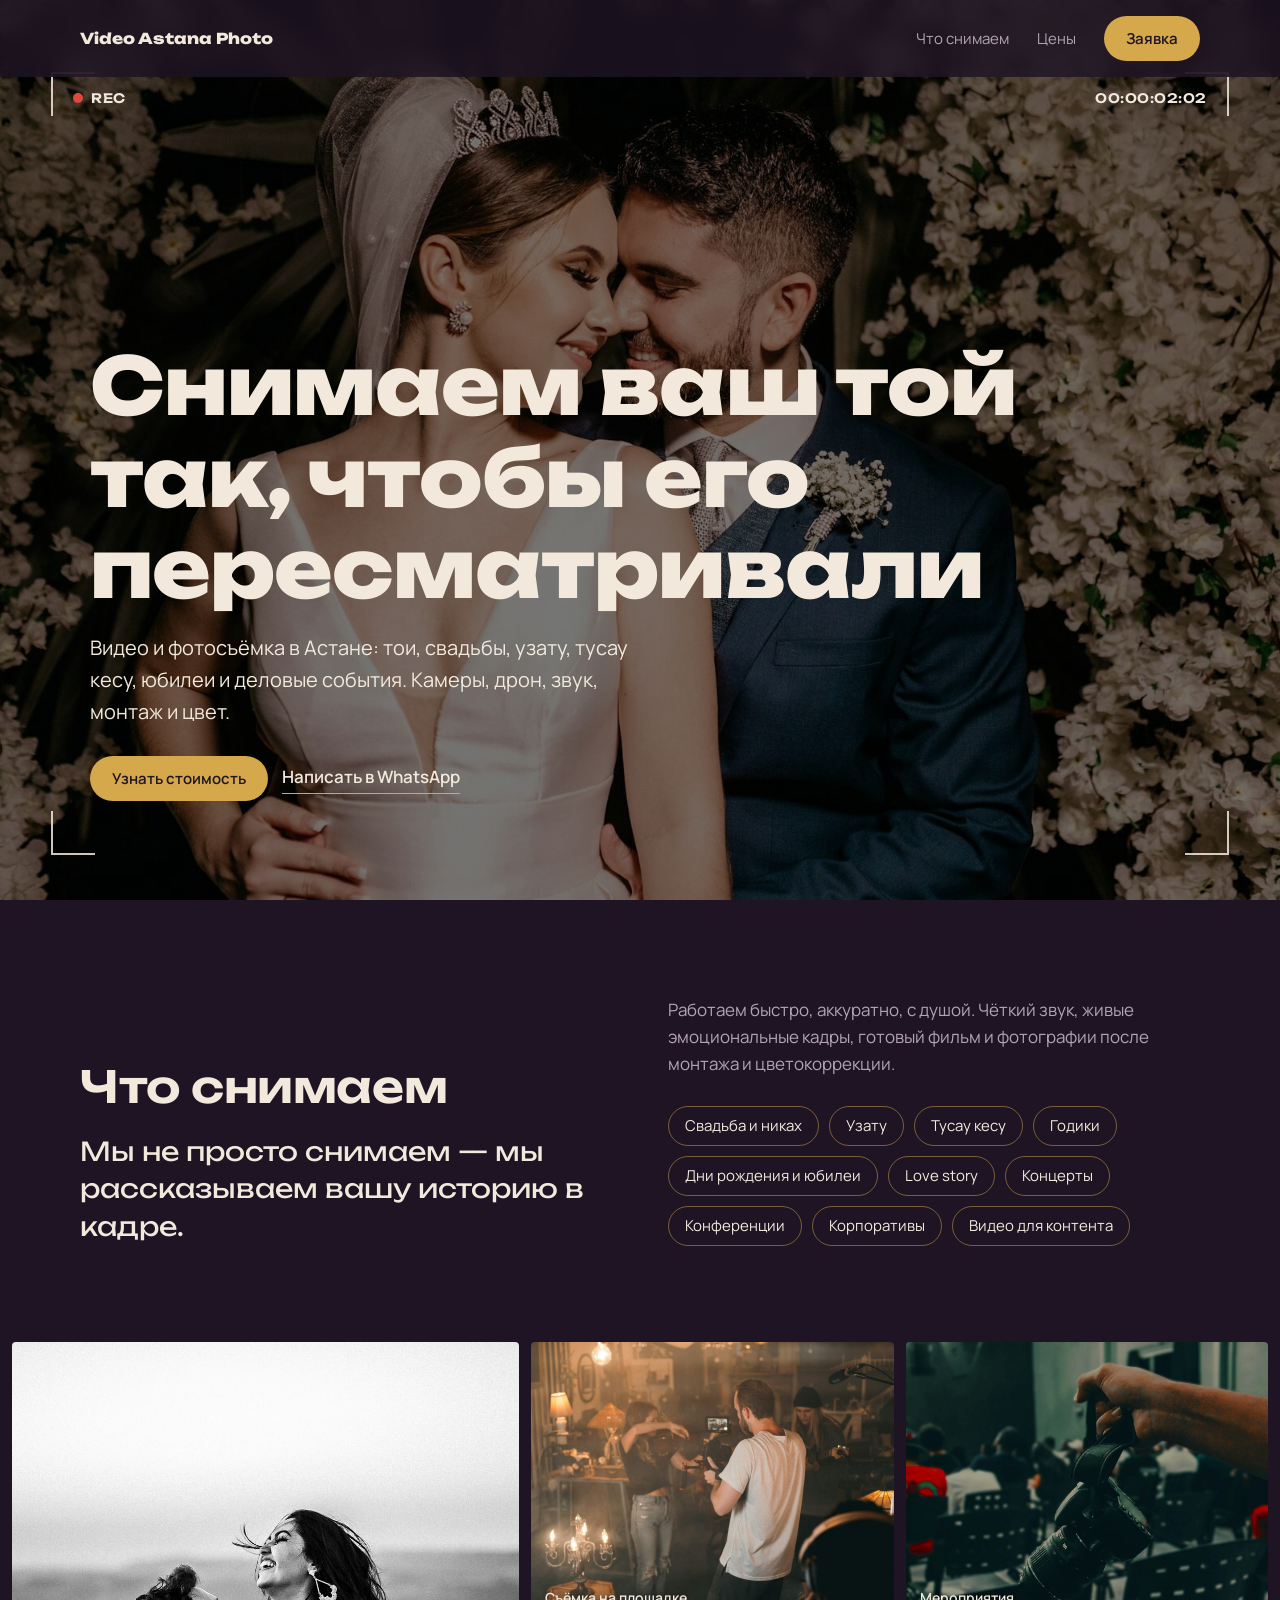
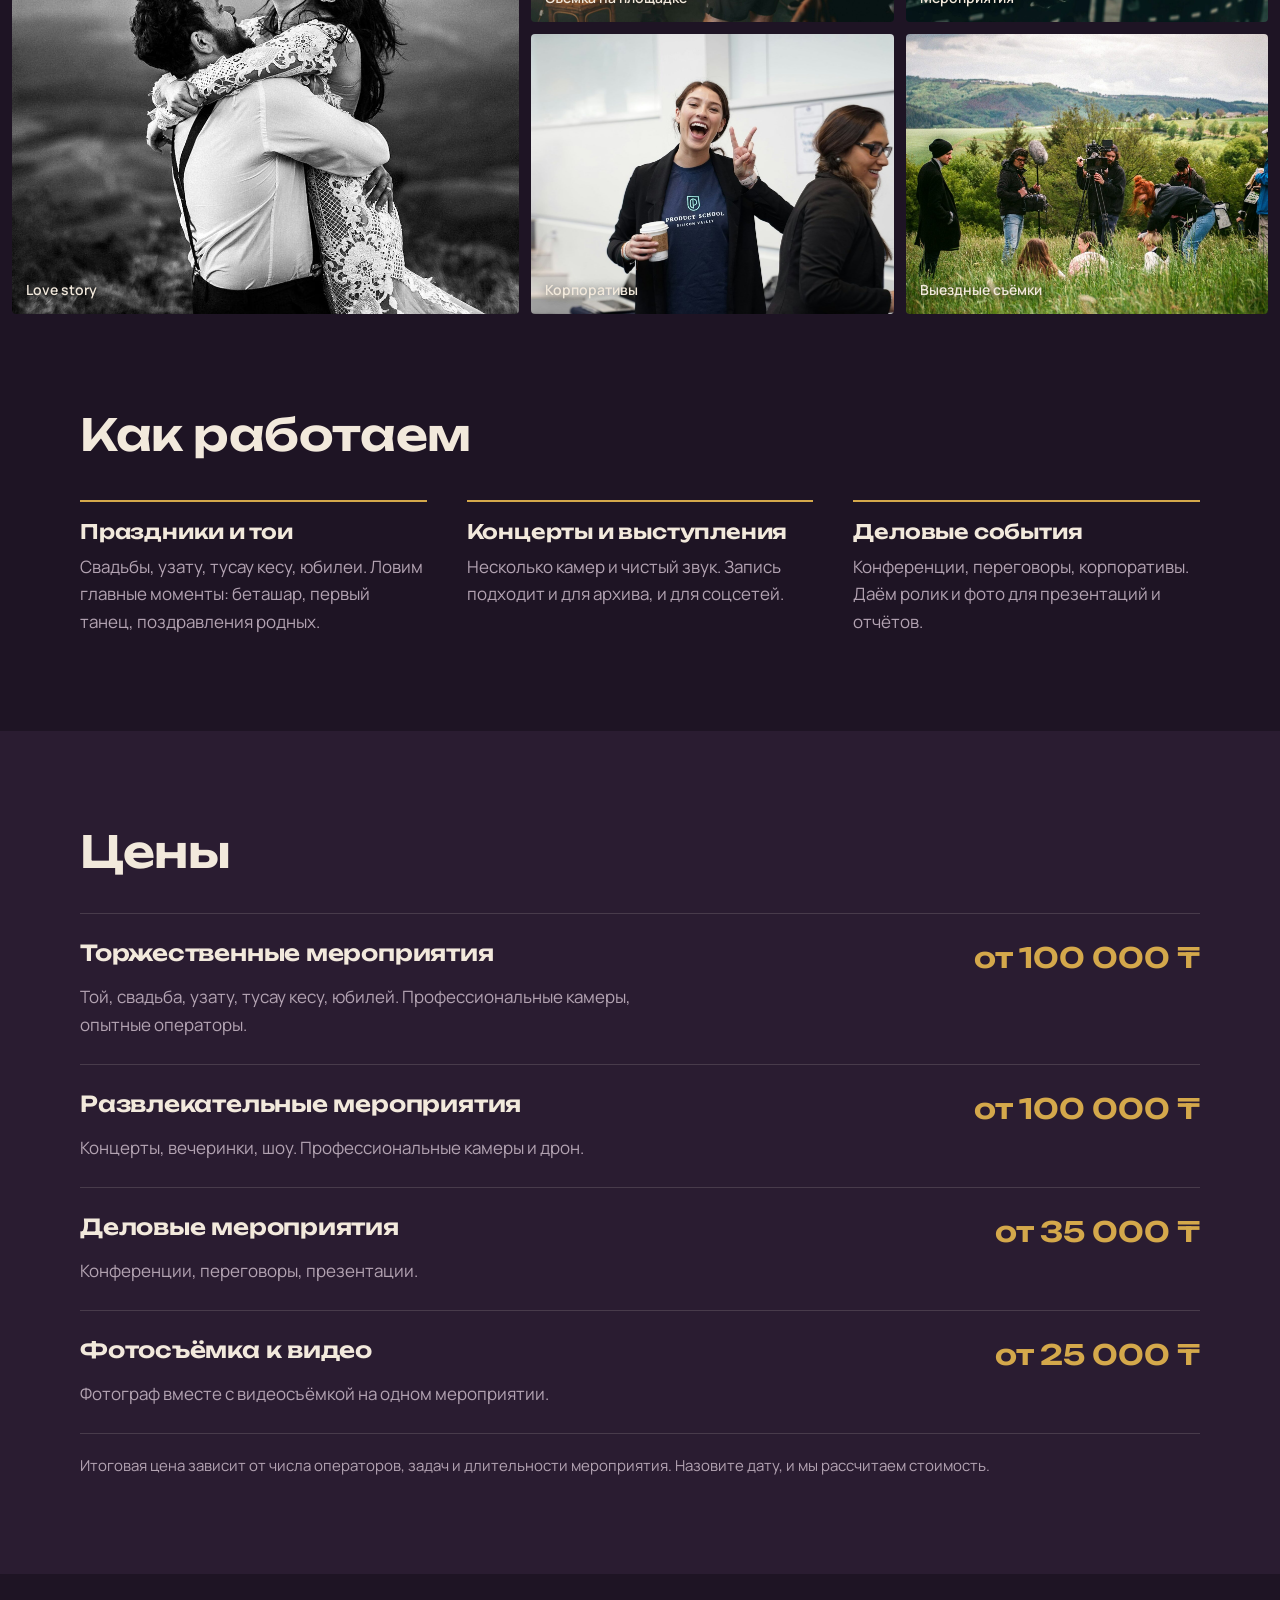
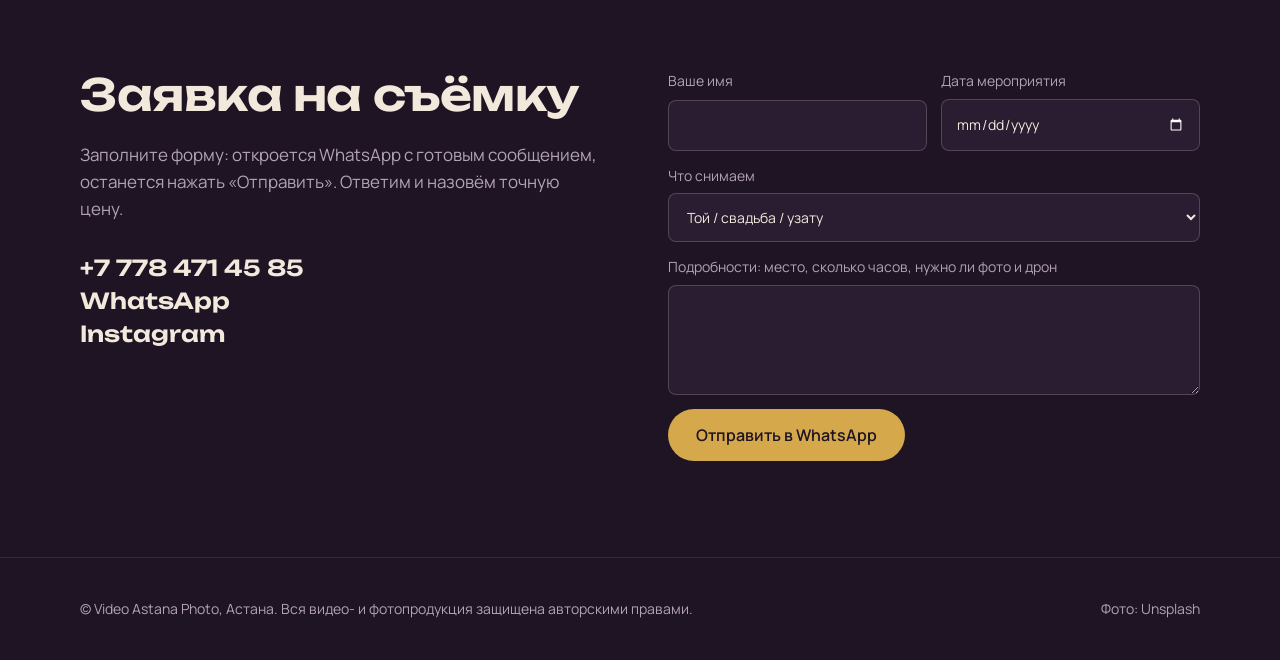
==== index.html @ 00eb7944 "Site without Tilda" ====
<!doctype html>
<html lang="ru">
<head>
<meta charset="utf-8">
<meta name="viewport" content="width=device-width,initial-scale=1">
<title>Видео и фотосъёмка в Астане — той, свадьба, тусау кесу | Video Astana Photo</title>
<meta name="description" content="Видеосъёмка и фотосъёмка мероприятий в Астане: тои, свадьбы, узату, тусау кесу, юбилеи, корпоративы. Камеры, дрон, монтаж. От 35 000 тг.">
<meta property="og:title" content="Video Astana Photo — видео и фотосъёмка в Астане">
<meta property="og:description" content="Снимаем тои, свадьбы, тусау кесу и деловые события. От 35 000 тг.">
<meta property="og:image" content="https://videoastanaphoto.kz/img/photo-1580824456266-.jpg">
<link rel="icon" href="data:image/svg+xml,<svg xmlns='http://www.w3.org/2000/svg' viewBox='0 0 32 32'><circle cx='16' cy='16' r='9' fill='%23E0483E'/></svg>">
<link rel="preconnect" href="https://fonts.googleapis.com">
<link rel="preconnect" href="https://fonts.gstatic.com" crossorigin>
<link href="https://fonts.googleapis.com/css2?family=Unbounded:wght@400;600;800&family=Manrope:wght@400;600&display=swap" rel="stylesheet">
<style>
:root{
  --night:#1E1424; --deep:#2A1C31; --ivory:#F2E9DC; --mute:#B3A3B2; --gold:#D4A84B; --rec:#E0483E;
  --display:"Unbounded",system-ui,sans-serif; --body:"Manrope",system-ui,sans-serif;
}
*{box-sizing:border-box;margin:0}
html{scroll-behavior:smooth}
body{color-scheme:dark;background:var(--night);color:var(--ivory);font:400 17px/1.6 var(--body);-webkit-font-smoothing:antialiased}
img{display:block;max-width:100%}
a{color:inherit}
:focus-visible{outline:2px solid var(--gold);outline-offset:3px}
.wrap{max-width:1160px;margin:0 auto;padding:0 20px}
h1,h2,h3{font-family:var(--display);font-weight:600;line-height:1.15;letter-spacing:-.01em}
h2{font-size:clamp(28px,4vw,44px);margin-bottom:20px}
section{padding:96px 0}

/* nav */
.nav{position:fixed;inset:0 0 auto;z-index:10;padding:16px 0;background:rgba(30,20,36,.82);backdrop-filter:blur(10px)}
.nav .wrap{display:flex;align-items:center;gap:28px}
.logo{font:800 15px var(--display);text-decoration:none;margin-right:auto}
.nav a:not(.logo):not(.btn){text-decoration:none;color:var(--mute);font-size:15px}
.nav a:not(.logo):not(.btn):hover{color:var(--ivory)}
.btn{display:inline-block;background:var(--gold);color:var(--night);font:600 15px var(--body);text-decoration:none;padding:12px 22px;border-radius:999px;border:0;cursor:pointer}
.btn:hover{background:#E2BC66}
@media(max-width:720px){.nav a:not(.logo):not(.btn){display:none}}

/* hero = viewfinder */
.hero{position:relative;height:100svh;min-height:560px;overflow:hidden}
.hero>img{position:absolute;inset:0;width:100%;height:100%;object-fit:cover;filter:brightness(.55) saturate(.9)}
.vf{position:absolute;inset:max(72px,8vh) max(20px,4vw) max(28px,5vh);pointer-events:none}
.vf i{position:absolute;width:44px;height:44px;border:2px solid rgba(242,233,220,.85)}
.vf i:nth-child(1){top:0;left:0;border-width:2px 0 0 2px}
.vf i:nth-child(2){top:0;right:0;border-width:2px 2px 0 0}
.vf i:nth-child(3){bottom:0;left:0;border-width:0 0 2px 2px}
.vf i:nth-child(4){bottom:0;right:0;border-width:0 2px 2px 0}
.hud{position:absolute;top:18px;left:22px;right:22px;display:flex;justify-content:space-between;font:600 13px var(--display);letter-spacing:.04em}
.rec{display:flex;align-items:center;gap:8px}
.rec::before{content:"";width:10px;height:10px;border-radius:50%;background:var(--rec);animation:blink 1.2s steps(1) infinite}
@keyframes blink{50%{opacity:0}}
.hero-text{position:absolute;left:max(36px,7vw);right:max(36px,7vw);bottom:max(64px,11vh)}
.hero h1{font-size:clamp(28px,6.2vw,80px);font-weight:800;max-width:14ch;margin-bottom:18px}
.hero p{font-size:clamp(17px,1.6vw,20px);max-width:46ch;color:var(--ivory);margin-bottom:28px}
.hero .row{display:flex;gap:14px;flex-wrap:wrap;align-items:center}
.ghost{color:var(--ivory);font-weight:600;text-decoration:none;border-bottom:1px solid var(--gold);padding-bottom:2px}
@media(prefers-reduced-motion:reduce){.rec::before{animation:none}}

/* what we film */
.lead{font-size:clamp(20px,2.2vw,26px);line-height:1.45;max-width:30ch;font-family:var(--display);font-weight:400}
.split{display:grid;grid-template-columns:1fr 1fr;gap:56px;align-items:end}
.split p.note{color:var(--mute);max-width:52ch}
.tags{display:flex;flex-wrap:wrap;gap:10px;margin-top:28px}
.tags span{border:1px solid rgba(212,168,75,.5);border-radius:999px;padding:7px 16px;font-size:15px}
@media(max-width:820px){.split{grid-template-columns:1fr;gap:24px}}

/* work strip */
.work{display:grid;grid-template-columns:1.4fr 1fr 1fr;grid-template-rows:280px 280px;gap:12px;padding:0 12px}
.work figure{position:relative;overflow:hidden;border-radius:4px;margin:0}
.work img{width:100%;height:100%;object-fit:cover}
.work figure:first-child{grid-row:span 2}
.work figcaption{position:absolute;left:14px;bottom:12px;font-size:14px;font-weight:600;text-shadow:0 1px 8px rgba(0,0,0,.7)}
@media(max-width:820px){.work{grid-template-columns:1fr 1fr;grid-template-rows:auto}.work figure{aspect-ratio:4/3}.work figure:first-child{grid-column:span 2;grid-row:auto}}

/* services */
.svc{display:grid;grid-template-columns:repeat(3,1fr);gap:40px;margin-top:40px}
.svc h3{font-size:20px;margin-bottom:10px;padding-top:18px;border-top:2px solid var(--gold)}
.svc p{color:var(--mute)}
@media(max-width:820px){.svc{grid-template-columns:1fr;gap:28px}}

/* prices */
.prices{background:var(--deep)}
.plist{margin-top:36px;border-top:1px solid rgba(242,233,220,.15)}
.plist div{display:grid;grid-template-columns:1fr auto;gap:8px 24px;padding:26px 0;border-bottom:1px solid rgba(242,233,220,.15)}
.plist h3{font-size:clamp(18px,2vw,22px)}
.plist b{font:600 clamp(20px,2.4vw,28px) var(--display);color:var(--gold);white-space:nowrap}
.plist p{color:var(--mute);grid-column:1/-1;max-width:60ch}
.small{color:var(--mute);margin-top:20px;font-size:15px}

/* order */
.order .split{align-items:start}
form{display:grid;gap:14px}
label{display:grid;gap:6px;font-size:14px;color:var(--mute)}
input,select,textarea{font:inherit;color:var(--ivory);background:var(--deep);border:1px solid rgba(242,233,220,.2);border-radius:8px;padding:13px 14px;width:100%}
input:focus,select:focus,textarea:focus{border-color:var(--gold);outline:none}
textarea{min-height:110px;resize:vertical}
.two{display:grid;grid-template-columns:1fr 1fr;gap:14px}
@media(max-width:520px){.two{grid-template-columns:1fr}}
form .btn{justify-self:start;padding:15px 28px;font-size:16px}
.contacts{margin-top:32px;display:grid;gap:6px}
.contacts a{font:600 22px var(--display);text-decoration:none}
.contacts a:hover{color:var(--gold)}

footer{padding:40px 0;color:var(--mute);font-size:14px;border-top:1px solid rgba(242,233,220,.1)}
footer .wrap{display:flex;justify-content:space-between;flex-wrap:wrap;gap:12px}
</style>
</head>
<body>

<nav class="nav"><div class="wrap">
  <a class="logo" href="#">Video Astana Photo</a>
  <a href="#work">Что снимаем</a>
  <a href="#prices">Цены</a>
  <a class="btn" href="#order">Заявка</a>
</div></nav>

<header class="hero">
  <img src="img/photo-1580824456266-.jpg" alt="Жених и невеста у цветочной арки" fetchpriority="high">
  <div class="vf" aria-hidden="true">
    <i></i><i></i><i></i><i></i>
    <div class="hud"><span class="rec">REC</span><span id="tc">00:00:00:00</span></div>
  </div>
  <div class="hero-text">
    <h1>Снимаем ваш той так, чтобы его пересматривали</h1>
    <p>Видео и фотосъёмка в Астане: тои, свадьбы, узату, тусау кесу, юбилеи и деловые события. Камеры, дрон, звук, монтаж и цвет.</p>
    <div class="row">
      <a class="btn" href="#order">Узнать стоимость</a>
      <a class="ghost" href="https://wa.me/77784714585">Написать в WhatsApp</a>
    </div>
  </div>
</header>

<section id="work"><div class="wrap split">
  <div>
    <h2>Что снимаем</h2>
    <p class="lead">Мы не просто снимаем — мы рассказываем вашу историю в кадре.</p>
  </div>
  <div>
    <p class="note">Работаем быстро, аккуратно, с душой. Чёткий звук, живые эмоциональные кадры, готовый фильм и фотографии после монтажа и цветокоррекции.</p>
    <div class="tags">
      <span>Свадьба и никах</span><span>Узату</span><span>Тусау кесу</span><span>Годики</span>
      <span>Дни рождения и юбилеи</span><span>Love story</span><span>Концерты</span><span>Конференции</span><span>Корпоративы</span><span>Видео для контента</span>
    </div>
  </div>
</div></section>

<div class="work">
  <figure><img src="img/photo-1505428215601-.jpg" alt="Пара обнимается на фоне гор" loading="lazy"><figcaption>Love story</figcaption></figure>
  <figure><img src="img/photo-1560785218-b81.jpg" alt="Оператор снимает в тёплом свете" loading="lazy"><figcaption>Съёмка на площадке</figcaption></figure>
  <figure><img src="img/photo-1510167987381-.jpg" alt="Камера в зале мероприятия" loading="lazy"><figcaption>Мероприятия</figcaption></figure>
  <figure><img src="img/photo-1560439450-57d.jpg" alt="Участницы корпоративного события" loading="lazy"><figcaption>Корпоративы</figcaption></figure>
  <figure><img src="img/photo-1657184925977-.jpg" alt="Съёмочная группа на природе" loading="lazy"><figcaption>Выездные съёмки</figcaption></figure>
</div>

<section><div class="wrap">
  <h2>Как работаем</h2>
  <div class="svc">
    <div><h3>Праздники и тои</h3><p>Свадьбы, узату, тусау кесу, юбилеи. Ловим главные моменты: беташар, первый танец, поздравления родных.</p></div>
    <div><h3>Концерты и выступления</h3><p>Несколько камер и чистый звук. Запись подходит и для архива, и для соцсетей.</p></div>
    <div><h3>Деловые события</h3><p>Конференции, переговоры, корпоративы. Даём ролик и фото для презентаций и отчётов.</p></div>
  </div>
</div></section>

<section class="prices" id="prices"><div class="wrap">
  <h2>Цены</h2>
  <div class="plist">
    <div><h3>Торжественные мероприятия</h3><b>от 100 000 ₸</b><p>Той, свадьба, узату, тусау кесу, юбилей. Профессиональные камеры, опытные операторы.</p></div>
    <div><h3>Развлекательные мероприятия</h3><b>от 100 000 ₸</b><p>Концерты, вечеринки, шоу. Профессиональные камеры и дрон.</p></div>
    <div><h3>Деловые мероприятия</h3><b>от 35 000 ₸</b><p>Конференции, переговоры, презентации.</p></div>
    <div><h3>Фотосъёмка к видео</h3><b>от 25 000 ₸</b><p>Фотограф вместе с видеосъёмкой на одном мероприятии.</p></div>
  </div>
  <p class="small">Итоговая цена зависит от числа операторов, задач и длительности мероприятия. Назовите дату, и мы рассчитаем стоимость.</p>
</div></section>

<section class="order" id="order"><div class="wrap split">
  <div>
    <h2>Заявка на съёмку</h2>
    <p class="note">Заполните форму: откроется WhatsApp с готовым сообщением, останется нажать «Отправить». Ответим и назовём точную цену.</p>
    <div class="contacts">
      <a href="tel:+77784714585">+7 778 471 45 85</a>
      <a href="https://wa.me/77784714585">WhatsApp</a>
      <a href="https://instagram.com/video_astana_photo">Instagram</a>
    </div>
  </div>
  <form id="f">
    <div class="two">
      <label>Ваше имя<input name="name" required autocomplete="name"></label>
      <label>Дата мероприятия<input name="date" type="date"></label>
    </div>
    <label>Что снимаем
      <select name="type">
        <option>Той / свадьба / узату</option><option>Тусау кесу / годики</option><option>День рождения / юбилей</option>
        <option>Концерт / выступление</option><option>Деловое мероприятие</option><option>Другое</option>
      </select>
    </label>
    <label>Подробности: место, сколько часов, нужно ли фото и дрон<textarea name="msg"></textarea></label>
    <button class="btn" type="submit">Отправить в WhatsApp</button>
  </form>
</div></section>

<footer><div class="wrap">
  <span>© Video Astana Photo, Астана. Вся видео- и фотопродукция защищена авторскими правами.</span>
  <span>Фото: Unsplash</span>
</div></footer>

<script>
// viewfinder timecode
const tc=document.getElementById('tc'),t0=performance.now(),p=n=>String(n).padStart(2,'0');
if(!matchMedia('(prefers-reduced-motion: reduce)').matches)(function tick(){
  const f=Math.floor((performance.now()-t0)/40),s=Math.floor(f/25);
  tc.textContent=`${p(Math.floor(s/3600))}:${p(Math.floor(s/60)%60)}:${p(s%60)}:${p(f%25)}`;
  requestAnimationFrame(tick)})();
// form -> WhatsApp
document.getElementById('f').addEventListener('submit',e=>{
  e.preventDefault();const d=new FormData(e.target);
  const txt=`Здравствуйте! Заявка с сайта.\nИмя: ${d.get('name')}\nМероприятие: ${d.get('type')}\nДата: ${d.get('date')||'—'}\n${d.get('msg')}`;
  location.href='https://wa.me/77784714585?text='+encodeURIComponent(txt.trim());
});
</script>
</body>
</html>
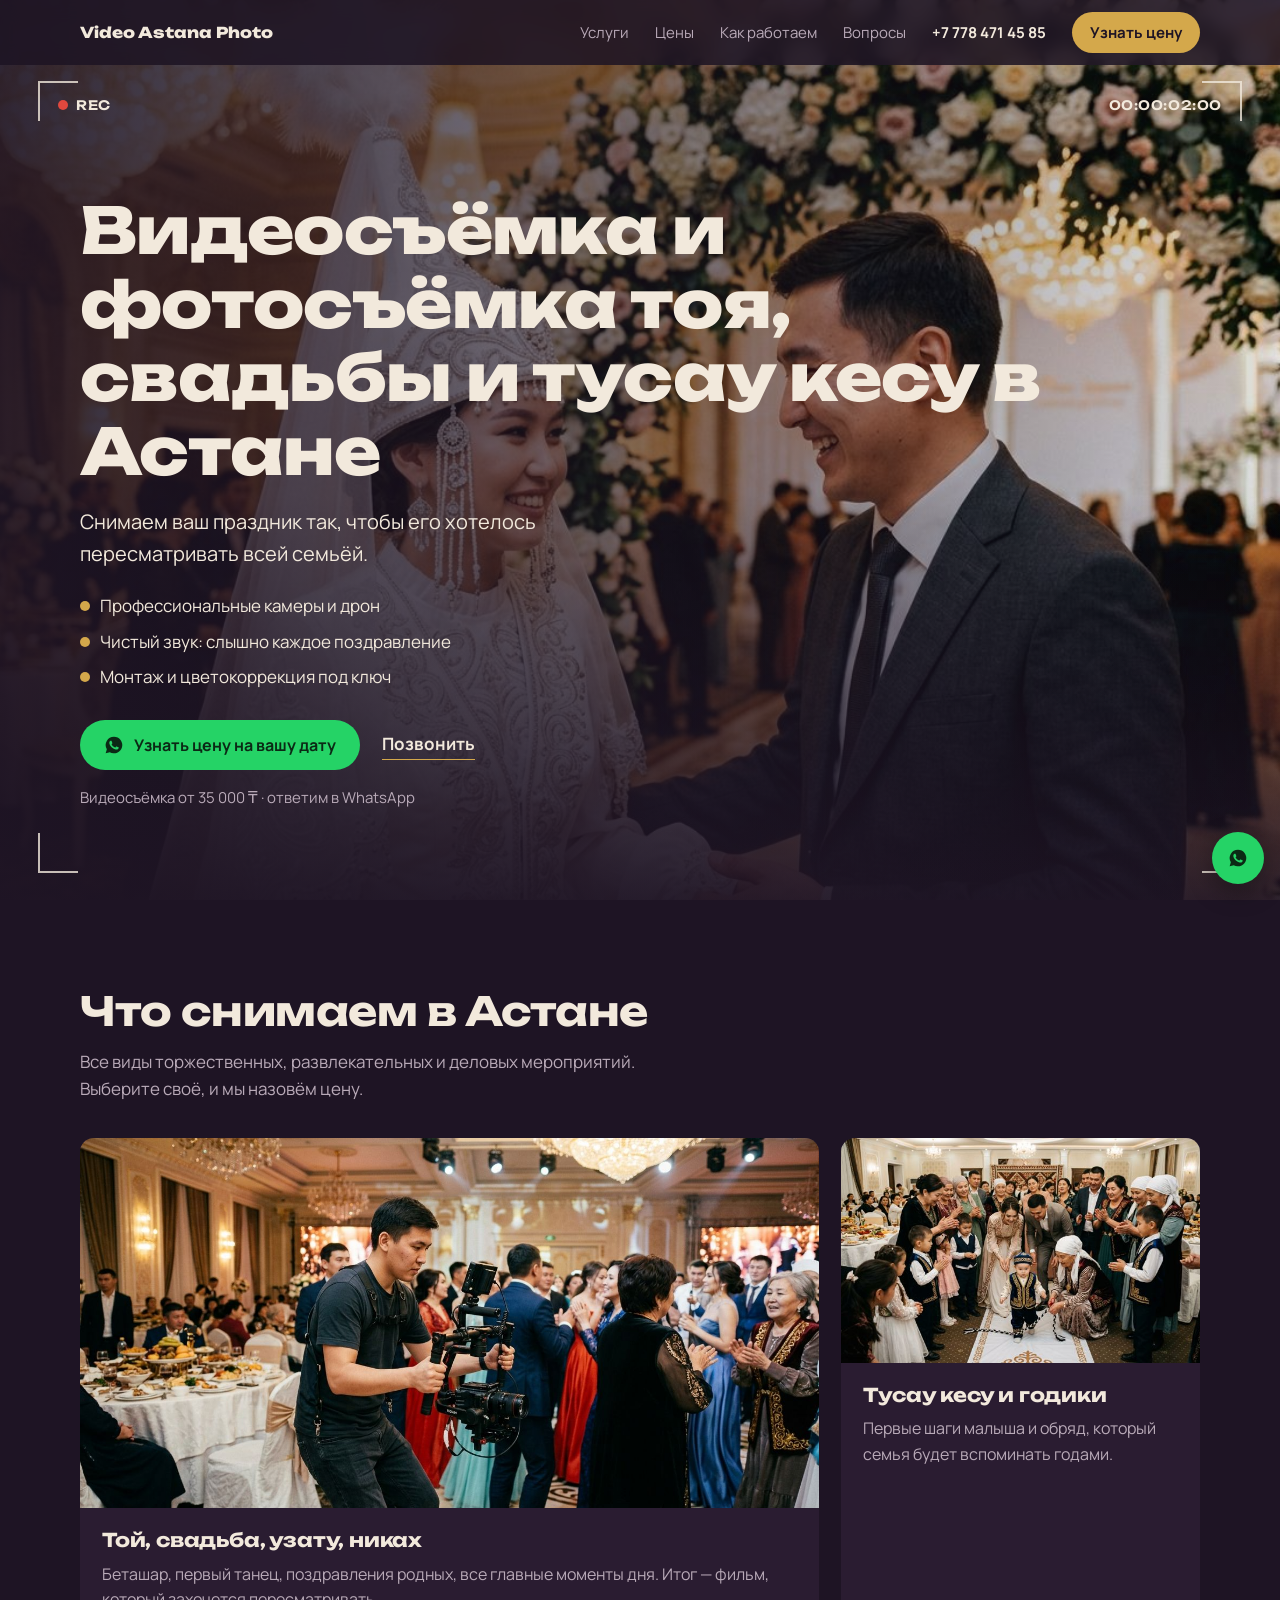
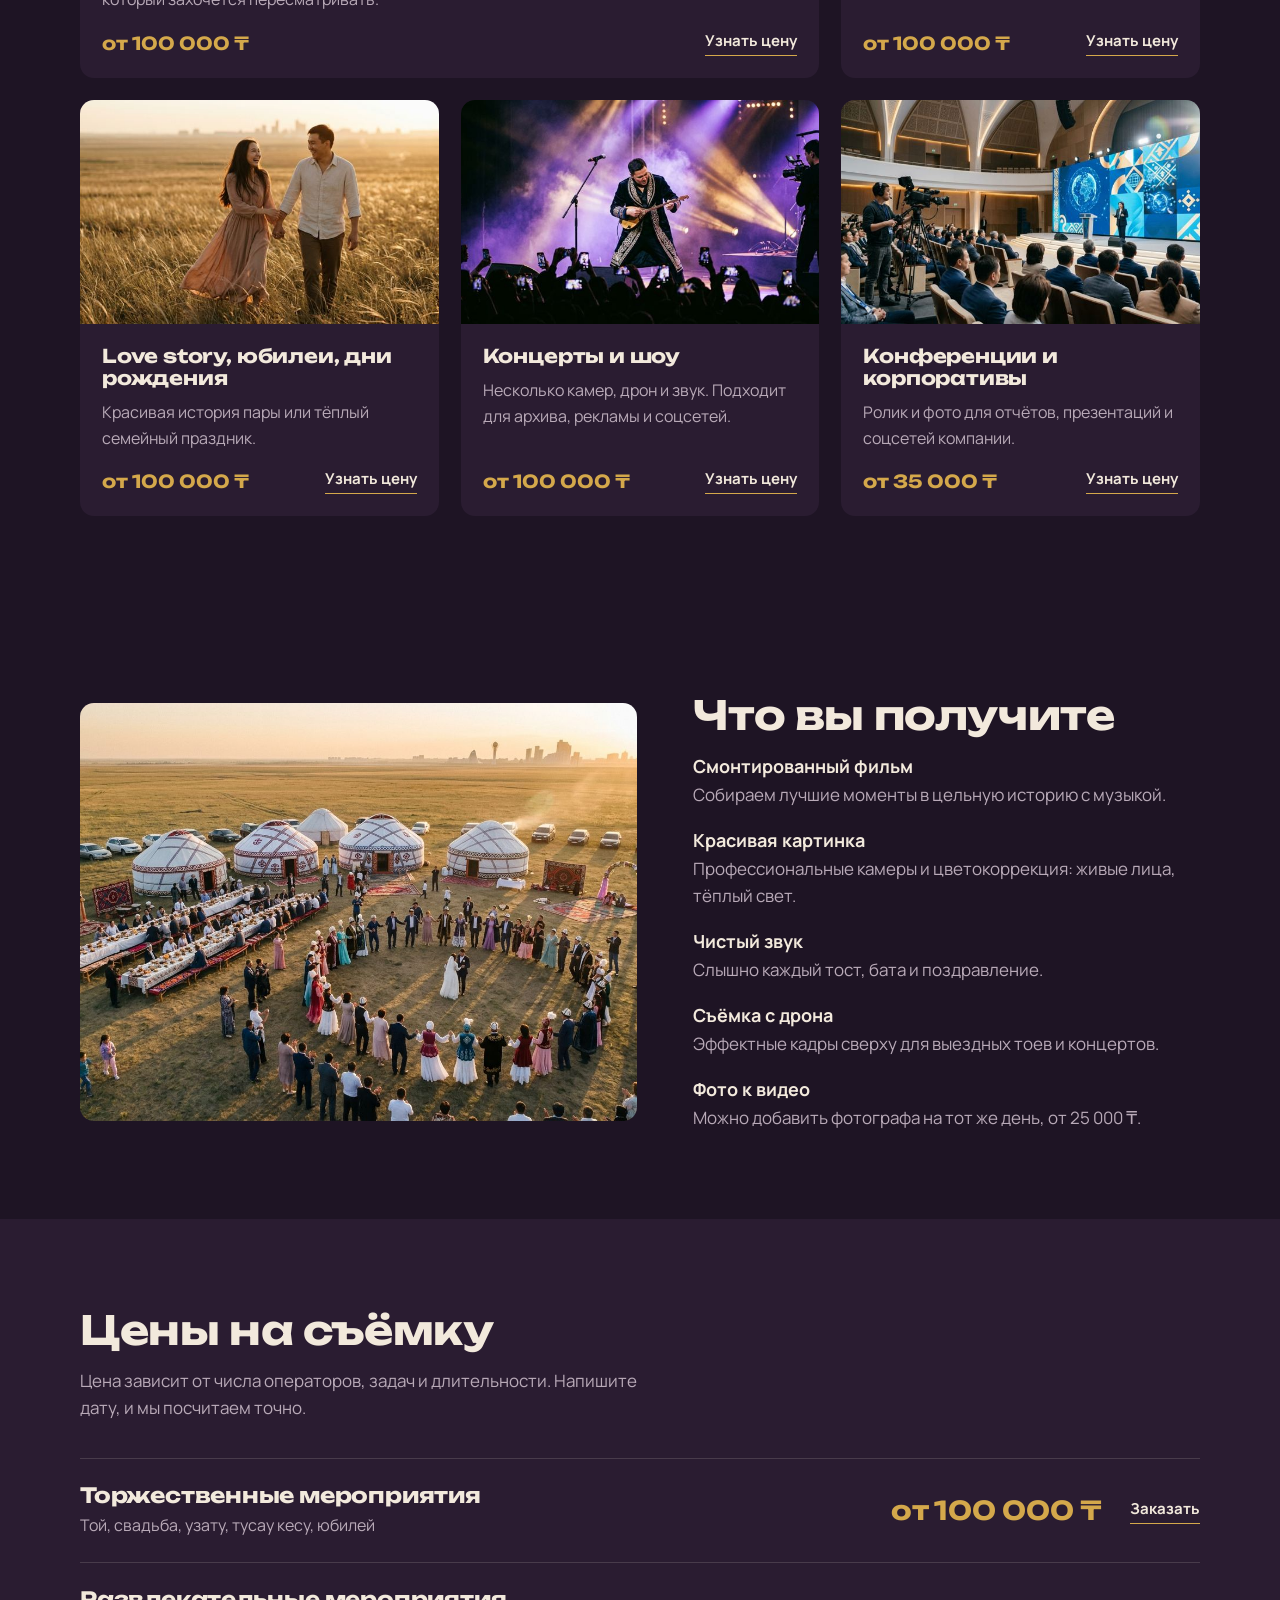
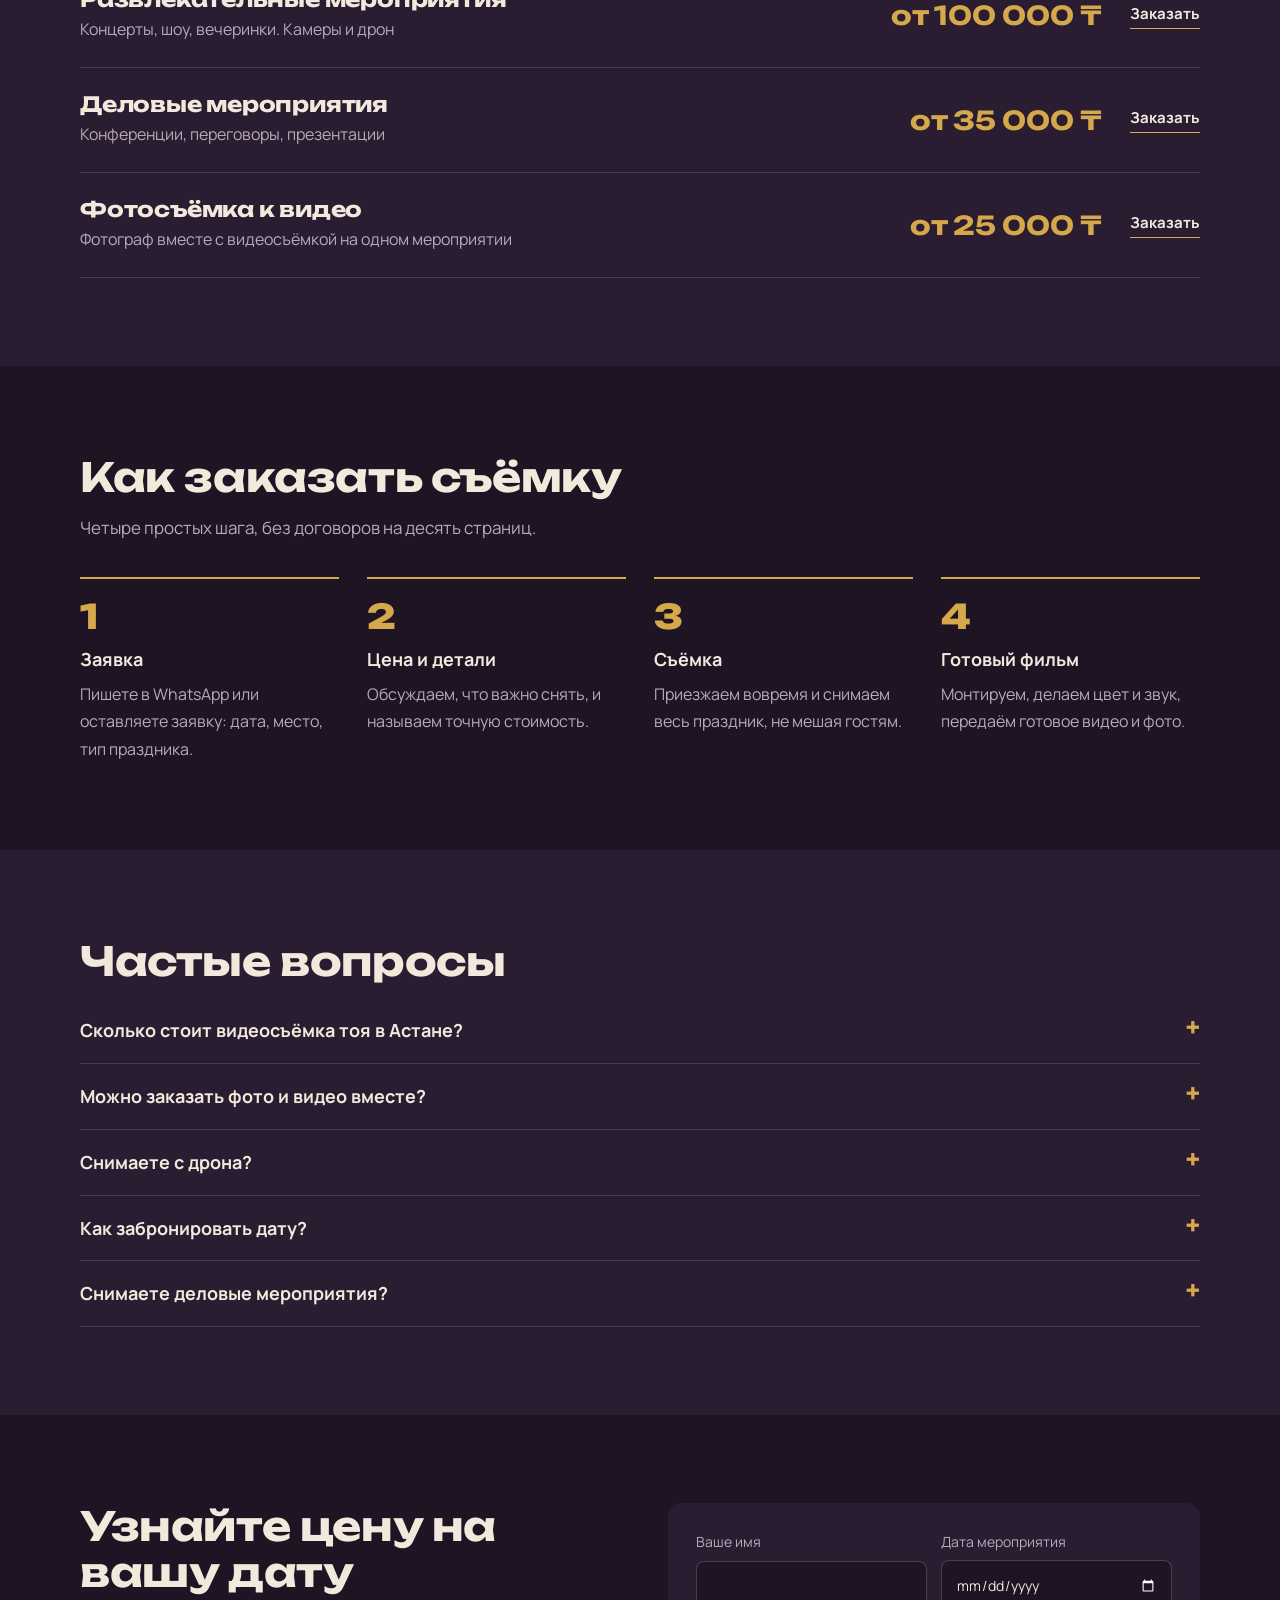
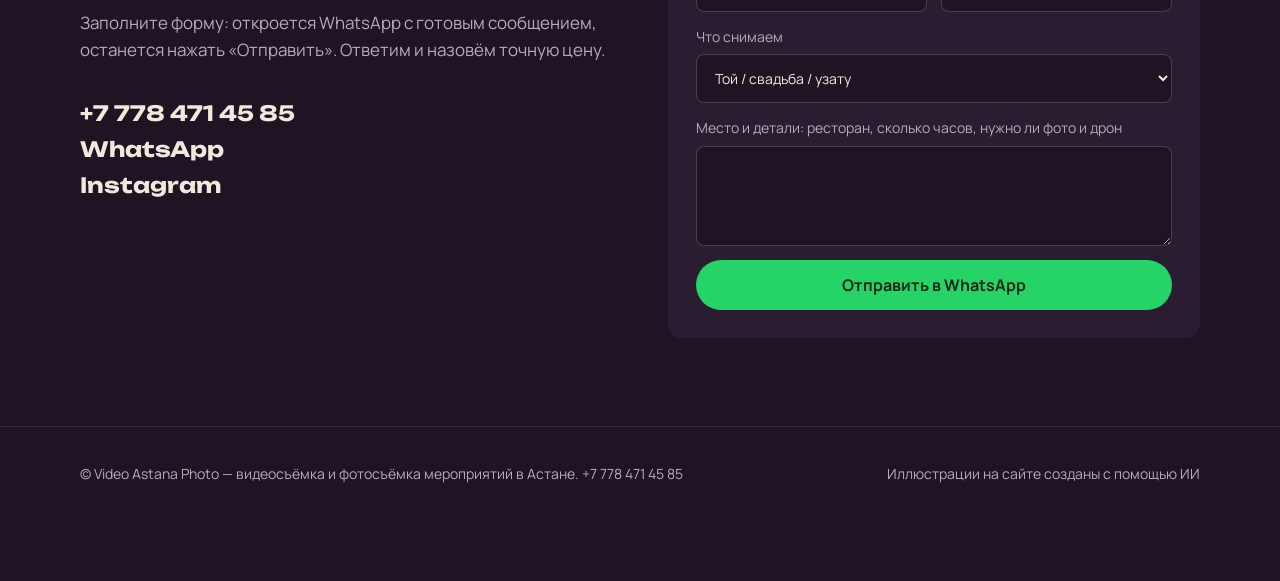
==== commit 68c82357: "Sales-focused redesign, AI photos, SEO schema, robots, sitemap" ====
--- a/index.html
+++ b/index.html
@@ -3,185 +3,315 @@
 <head>
 <meta charset="utf-8">
 <meta name="viewport" content="width=device-width,initial-scale=1">
-<title>Видео и фотосъёмка в Астане — той, свадьба, тусау кесу | Video Astana Photo</title>
-<meta name="description" content="Видеосъёмка и фотосъёмка мероприятий в Астане: тои, свадьбы, узату, тусау кесу, юбилеи, корпоративы. Камеры, дрон, монтаж. От 35 000 тг.">
-<meta property="og:title" content="Video Astana Photo — видео и фотосъёмка в Астане">
-<meta property="og:description" content="Снимаем тои, свадьбы, тусау кесу и деловые события. От 35 000 тг.">
-<meta property="og:image" content="https://videoastanaphoto.kz/img/photo-1580824456266-.jpg">
+<title>Видеосъёмка и фотосъёмка в Астане — той, свадьба, тусау кесу | Video Astana Photo</title>
+<meta name="description" content="Видеограф и фотограф в Астане: съёмка тоя, свадьбы, узату, тусау кесу, юбилея, концертов и конференций. Камеры, дрон, монтаж. Цена от 35 000 ₸. Узнайте стоимость в WhatsApp.">
+<link rel="canonical" href="https://videoastanaphoto.kz/">
+<meta name="robots" content="index,follow">
+<meta name="geo.region" content="KZ-AST">
+<meta name="geo.placename" content="Астана">
+<meta property="og:type" content="website">
+<meta property="og:locale" content="ru_KZ">
+<meta property="og:url" content="https://videoastanaphoto.kz/">
+<meta property="og:title" content="Видеосъёмка тоя и свадьбы в Астане — Video Astana Photo">
+<meta property="og:description" content="Снимаем тои, свадьбы, тусау кесу и деловые события. Камеры, дрон, монтаж. От 35 000 ₸.">
+<meta property="og:image" content="https://videoastanaphoto.kz/img/toy-svadba-astana.jpg">
+<meta name="twitter:card" content="summary_large_image">
+<meta name="theme-color" content="#1E1424">
 <link rel="icon" href="data:image/svg+xml,<svg xmlns='http://www.w3.org/2000/svg' viewBox='0 0 32 32'><circle cx='16' cy='16' r='9' fill='%23E0483E'/></svg>">
+<link rel="preload" as="image" href="img/toy-svadba-astana.jpg" fetchpriority="high">
 <link rel="preconnect" href="https://fonts.googleapis.com">
 <link rel="preconnect" href="https://fonts.gstatic.com" crossorigin>
-<link href="https://fonts.googleapis.com/css2?family=Unbounded:wght@400;600;800&family=Manrope:wght@400;600&display=swap" rel="stylesheet">
+<link href="https://fonts.googleapis.com/css2?family=Unbounded:wght@500;700;800&family=Manrope:wght@400;600;700&display=swap" rel="stylesheet">
+
+<script type="application/ld+json">
+{
+  "@context":"https://schema.org",
+  "@type":"ProfessionalService",
+  "@id":"https://videoastanaphoto.kz/#business",
+  "name":"Video Astana Photo",
+  "description":"Видеосъёмка и фотосъёмка мероприятий в Астане: тои, свадьбы, узату, тусау кесу, юбилеи, концерты, конференции.",
+  "url":"https://videoastanaphoto.kz/",
+  "image":"https://videoastanaphoto.kz/img/toy-svadba-astana.jpg",
+  "telephone":"+77784714585",
+  "priceRange":"от 25 000 ₸",
+  "currenciesAccepted":"KZT",
+  "address":{"@type":"PostalAddress","addressLocality":"Астана","addressCountry":"KZ"},
+  "areaServed":{"@type":"City","name":"Астана"},
+  "sameAs":["https://instagram.com/video_astana_photo"],
+  "hasOfferCatalog":{"@type":"OfferCatalog","name":"Съёмка мероприятий","itemListElement":[
+    {"@type":"Offer","itemOffered":{"@type":"Service","name":"Видеосъёмка тоя, свадьбы, узату, тусау кесу"},"priceSpecification":{"@type":"PriceSpecification","minPrice":100000,"priceCurrency":"KZT"}},
+    {"@type":"Offer","itemOffered":{"@type":"Service","name":"Видеосъёмка концертов и шоу с дроном"},"priceSpecification":{"@type":"PriceSpecification","minPrice":100000,"priceCurrency":"KZT"}},
+    {"@type":"Offer","itemOffered":{"@type":"Service","name":"Видеосъёмка конференций и деловых мероприятий"},"priceSpecification":{"@type":"PriceSpecification","minPrice":35000,"priceCurrency":"KZT"}},
+    {"@type":"Offer","itemOffered":{"@type":"Service","name":"Фотосъёмка мероприятия вместе с видео"},"priceSpecification":{"@type":"PriceSpecification","minPrice":25000,"priceCurrency":"KZT"}}
+  ]}
+}
+</script>
+<script type="application/ld+json">
+{
+  "@context":"https://schema.org",
+  "@type":"FAQPage",
+  "mainEntity":[
+    {"@type":"Question","name":"Сколько стоит видеосъёмка тоя в Астане?","acceptedAnswer":{"@type":"Answer","text":"Видеосъёмка тоя, свадьбы, узату или тусау кесу стоит от 100 000 ₸. Точная цена зависит от числа операторов, задач и длительности мероприятия. Напишите дату в WhatsApp, и мы посчитаем стоимость."}},
+    {"@type":"Question","name":"Можно заказать фото и видео вместе?","acceptedAnswer":{"@type":"Answer","text":"Да. Фотограф вместе с видеосъёмкой на одном мероприятии стоит от 25 000 ₸."}},
+    {"@type":"Question","name":"Снимаете с дрона?","acceptedAnswer":{"@type":"Answer","text":"Да, аэросъёмку с дрона добавляем по запросу, например на выездных тоях и концертах."}},
+    {"@type":"Question","name":"Как забронировать дату?","acceptedAnswer":{"@type":"Answer","text":"Напишите в WhatsApp +7 778 471 45 85 или оставьте заявку на сайте: дату, тип мероприятия и место. Мы ответим и назовём цену."}},
+    {"@type":"Question","name":"Снимаете деловые мероприятия?","acceptedAnswer":{"@type":"Answer","text":"Да: конференции, переговоры, презентации и корпоративы. Цена от 35 000 ₸."}}
+  ]
+}
+</script>
+
 <style>
 :root{
-  --night:#1E1424; --deep:#2A1C31; --ivory:#F2E9DC; --mute:#B3A3B2; --gold:#D4A84B; --rec:#E0483E;
+  --night:#1E1424; --deep:#2A1C31; --ivory:#F2E9DC; --mute:#B9AAB8; --gold:#D4A84B; --rec:#E0483E; --wa:#25D366;
   --display:"Unbounded",system-ui,sans-serif; --body:"Manrope",system-ui,sans-serif;
 }
 *{box-sizing:border-box;margin:0}
-html{scroll-behavior:smooth}
+html{scroll-behavior:smooth;scroll-padding-top:76px}
 body{color-scheme:dark;background:var(--night);color:var(--ivory);font:400 17px/1.6 var(--body);-webkit-font-smoothing:antialiased}
-img{display:block;max-width:100%}
+img{display:block;max-width:100%;height:auto}
 a{color:inherit}
 :focus-visible{outline:2px solid var(--gold);outline-offset:3px}
 .wrap{max-width:1160px;margin:0 auto;padding:0 20px}
-h1,h2,h3{font-family:var(--display);font-weight:600;line-height:1.15;letter-spacing:-.01em}
-h2{font-size:clamp(28px,4vw,44px);margin-bottom:20px}
-section{padding:96px 0}
+h1,h2,h3{font-family:var(--display);font-weight:700;line-height:1.15;letter-spacing:-.01em}
+h2{font-size:clamp(26px,3.6vw,40px);margin-bottom:14px}
+.sub{color:var(--mute);max-width:60ch;margin-bottom:36px}
+section{padding:88px 0}
+
+.btn{display:inline-flex;align-items:center;gap:10px;white-space:nowrap;background:var(--gold);color:var(--night);font:700 16px var(--body);text-decoration:none;padding:14px 24px;border-radius:999px;border:0;cursor:pointer}
+.btn:hover{background:#E2BC66}
+.btn.wa{background:var(--wa);color:#0B2915}
+.btn.wa:hover{background:#3BE07A}
+.btn svg{width:20px;height:20px;flex:none}
+.link{color:var(--ivory);font-weight:700;text-decoration:none;border-bottom:1px solid var(--gold);padding-bottom:2px}
 
 /* nav */
-.nav{position:fixed;inset:0 0 auto;z-index:10;padding:16px 0;background:rgba(30,20,36,.82);backdrop-filter:blur(10px)}
-.nav .wrap{display:flex;align-items:center;gap:28px}
+.nav{position:fixed;inset:0 0 auto;z-index:10;padding:12px 0;background:rgba(30,20,36,.86);backdrop-filter:blur(10px)}
+.nav .wrap{display:flex;align-items:center;gap:26px}
 .logo{font:800 15px var(--display);text-decoration:none;margin-right:auto}
-.nav a:not(.logo):not(.btn){text-decoration:none;color:var(--mute);font-size:15px}
-.nav a:not(.logo):not(.btn):hover{color:var(--ivory)}
-.btn{display:inline-block;background:var(--gold);color:var(--night);font:600 15px var(--body);text-decoration:none;padding:12px 22px;border-radius:999px;border:0;cursor:pointer}
-.btn:hover{background:#E2BC66}
-@media(max-width:720px){.nav a:not(.logo):not(.btn){display:none}}
-
-/* hero = viewfinder */
-.hero{position:relative;height:100svh;min-height:560px;overflow:hidden}
-.hero>img{position:absolute;inset:0;width:100%;height:100%;object-fit:cover;filter:brightness(.55) saturate(.9)}
-.vf{position:absolute;inset:max(72px,8vh) max(20px,4vw) max(28px,5vh);pointer-events:none}
-.vf i{position:absolute;width:44px;height:44px;border:2px solid rgba(242,233,220,.85)}
+.nav .m{text-decoration:none;color:var(--mute);font-size:15px}
+.nav .m:hover{color:var(--ivory)}
+.nav .tel{font-weight:700;text-decoration:none;font-size:15px}
+.nav .btn{padding:10px 18px;font-size:15px}
+@media(max-width:900px){.nav .m{display:none}}
+@media(max-width:560px){.nav .tel{display:none}.logo{font-size:13px}.nav .btn{padding:9px 14px;font-size:14px}}
+
+/* hero */
+.hero{position:relative;min-height:100svh;display:flex;align-items:flex-end;overflow:hidden}
+.hero>img{position:absolute;inset:0;width:100%;height:100%;object-fit:cover;object-position:60% 30%}
+.hero::after{content:"";position:absolute;inset:0;background:linear-gradient(90deg,rgba(30,20,36,.92) 0%,rgba(30,20,36,.6) 45%,rgba(30,20,36,.1) 100%),linear-gradient(0deg,rgba(30,20,36,.9),transparent 45%)}
+.vf{position:absolute;inset:max(72px,9vh) max(16px,3vw) max(20px,3vh);pointer-events:none;z-index:1}
+.vf i{position:absolute;width:40px;height:40px;border:2px solid rgba(242,233,220,.8)}
 .vf i:nth-child(1){top:0;left:0;border-width:2px 0 0 2px}
 .vf i:nth-child(2){top:0;right:0;border-width:2px 2px 0 0}
 .vf i:nth-child(3){bottom:0;left:0;border-width:0 0 2px 2px}
 .vf i:nth-child(4){bottom:0;right:0;border-width:0 2px 2px 0}
-.hud{position:absolute;top:18px;left:22px;right:22px;display:flex;justify-content:space-between;font:600 13px var(--display);letter-spacing:.04em}
+.hud{position:absolute;top:16px;left:20px;right:20px;display:flex;justify-content:space-between;font:600 13px var(--display);letter-spacing:.04em}
 .rec{display:flex;align-items:center;gap:8px}
 .rec::before{content:"";width:10px;height:10px;border-radius:50%;background:var(--rec);animation:blink 1.2s steps(1) infinite}
 @keyframes blink{50%{opacity:0}}
-.hero-text{position:absolute;left:max(36px,7vw);right:max(36px,7vw);bottom:max(64px,11vh)}
-.hero h1{font-size:clamp(28px,6.2vw,80px);font-weight:800;max-width:14ch;margin-bottom:18px}
-.hero p{font-size:clamp(17px,1.6vw,20px);max-width:46ch;color:var(--ivory);margin-bottom:28px}
-.hero .row{display:flex;gap:14px;flex-wrap:wrap;align-items:center}
-.ghost{color:var(--ivory);font-weight:600;text-decoration:none;border-bottom:1px solid var(--gold);padding-bottom:2px}
 @media(prefers-reduced-motion:reduce){.rec::before{animation:none}}
-
-/* what we film */
-.lead{font-size:clamp(20px,2.2vw,26px);line-height:1.45;max-width:30ch;font-family:var(--display);font-weight:400}
-.split{display:grid;grid-template-columns:1fr 1fr;gap:56px;align-items:end}
-.split p.note{color:var(--mute);max-width:52ch}
-.tags{display:flex;flex-wrap:wrap;gap:10px;margin-top:28px}
-.tags span{border:1px solid rgba(212,168,75,.5);border-radius:999px;padding:7px 16px;font-size:15px}
-@media(max-width:820px){.split{grid-template-columns:1fr;gap:24px}}
-
-/* work strip */
-.work{display:grid;grid-template-columns:1.4fr 1fr 1fr;grid-template-rows:280px 280px;gap:12px;padding:0 12px}
-.work figure{position:relative;overflow:hidden;border-radius:4px;margin:0}
-.work img{width:100%;height:100%;object-fit:cover}
-.work figure:first-child{grid-row:span 2}
-.work figcaption{position:absolute;left:14px;bottom:12px;font-size:14px;font-weight:600;text-shadow:0 1px 8px rgba(0,0,0,.7)}
-@media(max-width:820px){.work{grid-template-columns:1fr 1fr;grid-template-rows:auto}.work figure{aspect-ratio:4/3}.work figure:first-child{grid-column:span 2;grid-row:auto}}
+.hero .wrap{position:relative;z-index:2;width:100%;padding-top:140px;padding-bottom:max(72px,10vh)}
+.hero h1{font-size:clamp(30px,5.2vw,64px);font-weight:800;max-width:17ch;margin-bottom:18px}
+.hero .lead{font-size:clamp(17px,1.6vw,20px);max-width:44ch;margin-bottom:22px}
+.checks{list-style:none;padding:0;display:grid;gap:8px;margin-bottom:30px}
+.checks li{display:flex;gap:10px;align-items:baseline}
+.checks li::before{content:"";flex:none;width:10px;height:10px;border-radius:50%;background:var(--gold);transform:translateY(-1px)}
+.cta{display:flex;gap:14px 22px;flex-wrap:wrap;align-items:center}
+.price-hint{color:var(--mute);font-size:15px;margin-top:16px}
 
 /* services */
-.svc{display:grid;grid-template-columns:repeat(3,1fr);gap:40px;margin-top:40px}
-.svc h3{font-size:20px;margin-bottom:10px;padding-top:18px;border-top:2px solid var(--gold)}
-.svc p{color:var(--mute)}
-@media(max-width:820px){.svc{grid-template-columns:1fr;gap:28px}}
+.cards{display:grid;grid-template-columns:repeat(3,1fr);gap:22px}
+.card{background:var(--deep);border-radius:14px;overflow:hidden;display:flex;flex-direction:column}
+.card img{aspect-ratio:16/10;object-fit:cover;width:100%}
+.card .b{padding:22px;display:flex;flex-direction:column;gap:10px;flex:1}
+.card h3{font-size:19px}
+.card p{color:var(--mute);font-size:16px;flex:1}
+.card .row{display:flex;align-items:center;justify-content:space-between;gap:12px;margin-top:6px}
+.card b{font:700 18px var(--display);color:var(--gold);white-space:nowrap}
+.card .link{font-size:15px;white-space:nowrap}
+.card.big{grid-column:span 2}
+.card.big img{aspect-ratio:16/8}
+@media(max-width:900px){.cards{grid-template-columns:1fr 1fr}.card.big{grid-column:span 2}}
+@media(max-width:600px){.cards{grid-template-columns:1fr}.card.big{grid-column:auto}.card.big img{aspect-ratio:16/10}}
+
+/* get */
+.get{display:grid;grid-template-columns:1.1fr 1fr;gap:56px;align-items:center}
+.get img{border-radius:14px;aspect-ratio:4/3;object-fit:cover;width:100%}
+.get ul{list-style:none;padding:0;display:grid;gap:18px}
+.get li strong{display:block;font-size:18px}
+.get li span{color:var(--mute)}
+@media(max-width:860px){.get{grid-template-columns:1fr;gap:32px}}
 
 /* prices */
 .prices{background:var(--deep)}
-.plist{margin-top:36px;border-top:1px solid rgba(242,233,220,.15)}
-.plist div{display:grid;grid-template-columns:1fr auto;gap:8px 24px;padding:26px 0;border-bottom:1px solid rgba(242,233,220,.15)}
-.plist h3{font-size:clamp(18px,2vw,22px)}
-.plist b{font:600 clamp(20px,2.4vw,28px) var(--display);color:var(--gold);white-space:nowrap}
-.plist p{color:var(--mute);grid-column:1/-1;max-width:60ch}
-.small{color:var(--mute);margin-top:20px;font-size:15px}
+.plist{border-top:1px solid rgba(242,233,220,.15)}
+.plist>div{display:grid;grid-template-columns:1fr auto auto;gap:6px 28px;align-items:center;padding:24px 0;border-bottom:1px solid rgba(242,233,220,.15)}
+.plist h3{font-size:clamp(17px,2vw,21px)}
+.plist p{color:var(--mute);grid-column:1;font-size:16px}
+.plist b{font:700 clamp(19px,2.3vw,26px) var(--display);color:var(--gold);white-space:nowrap;grid-row:1/3;grid-column:2}
+.plist .link{grid-row:1/3;grid-column:3;font-size:15px;white-space:nowrap}
+@media(max-width:640px){.plist>div{grid-template-columns:1fr;gap:6px}.plist h3,.plist b,.plist p,.plist .link{grid-row:auto;grid-column:1}.plist .link{justify-self:start;margin-top:4px}}
+.note{color:var(--mute);margin-top:22px;font-size:15px}
+
+/* steps */
+.steps{list-style:none;padding:0;display:grid;grid-template-columns:repeat(4,1fr);gap:28px;counter-reset:s}
+.steps li{counter-increment:s;border-top:2px solid var(--gold);padding-top:16px}
+.steps li::before{content:counter(s);font:800 34px var(--display);color:var(--gold);display:block;margin-bottom:8px}
+.steps strong{display:block;font-size:18px;margin-bottom:6px}
+.steps span{color:var(--mute);font-size:16px}
+@media(max-width:860px){.steps{grid-template-columns:1fr 1fr}}
+@media(max-width:520px){.steps{grid-template-columns:1fr}}
+
+/* faq */
+.faq details{border-bottom:1px solid rgba(242,233,220,.15);padding:18px 0}
+.faq summary{cursor:pointer;font-weight:700;font-size:18px;list-style:none;display:flex;justify-content:space-between;gap:16px}
+.faq summary::-webkit-details-marker{display:none}
+.faq summary::after{content:"+";font:700 22px var(--display);color:var(--gold);line-height:1}
+.faq details[open] summary::after{content:"−"}
+.faq p{color:var(--mute);margin-top:10px;max-width:70ch}
 
 /* order */
-.order .split{align-items:start}
-form{display:grid;gap:14px}
+.order{display:grid;grid-template-columns:1fr 1fr;gap:56px}
+@media(max-width:860px){.order{grid-template-columns:1fr;gap:32px}}
+form{display:grid;gap:14px;background:var(--deep);padding:28px;border-radius:14px}
 label{display:grid;gap:6px;font-size:14px;color:var(--mute)}
-input,select,textarea{font:inherit;color:var(--ivory);background:var(--deep);border:1px solid rgba(242,233,220,.2);border-radius:8px;padding:13px 14px;width:100%}
+input,select,textarea{font:inherit;color:var(--ivory);background:var(--night);border:1px solid rgba(242,233,220,.2);border-radius:8px;padding:13px 14px;width:100%}
 input:focus,select:focus,textarea:focus{border-color:var(--gold);outline:none}
-textarea{min-height:110px;resize:vertical}
+textarea{min-height:100px;resize:vertical}
 .two{display:grid;grid-template-columns:1fr 1fr;gap:14px}
 @media(max-width:520px){.two{grid-template-columns:1fr}}
-form .btn{justify-self:start;padding:15px 28px;font-size:16px}
-.contacts{margin-top:32px;display:grid;gap:6px}
-.contacts a{font:600 22px var(--display);text-decoration:none}
+form .btn{justify-content:center}
+.contacts{display:grid;gap:10px;margin-top:26px}
+.contacts a{font:700 21px var(--display);text-decoration:none}
 .contacts a:hover{color:var(--gold)}
 
-footer{padding:40px 0;color:var(--mute);font-size:14px;border-top:1px solid rgba(242,233,220,.1)}
-footer .wrap{display:flex;justify-content:space-between;flex-wrap:wrap;gap:12px}
+footer{padding:36px 0 96px;color:var(--mute);font-size:14px;border-top:1px solid rgba(242,233,220,.1)}
+footer .wrap{display:flex;justify-content:space-between;flex-wrap:wrap;gap:10px 24px}
+
+/* sticky WhatsApp */
+.fab{position:fixed;right:16px;bottom:16px;z-index:20;box-shadow:0 8px 24px rgba(0,0,0,.35)}
+@media(min-width:900px){.fab span{display:none}.fab{padding:16px;border-radius:50%}}
 </style>
 </head>
 <body>
 
-<nav class="nav"><div class="wrap">
-  <a class="logo" href="#">Video Astana Photo</a>
-  <a href="#work">Что снимаем</a>
-  <a href="#prices">Цены</a>
-  <a class="btn" href="#order">Заявка</a>
+<nav class="nav" aria-label="Главное меню"><div class="wrap">
+  <a class="logo" href="#top">Video Astana Photo</a>
+  <a class="m" href="#uslugi">Услуги</a>
+  <a class="m" href="#ceny">Цены</a>
+  <a class="m" href="#kak">Как работаем</a>
+  <a class="m" href="#faq">Вопросы</a>
+  <a class="tel" href="tel:+77784714585">+7 778 471 45 85</a>
+  <a class="btn" href="#zayavka">Узнать цену</a>
 </div></nav>
 
+<main id="top">
 <header class="hero">
-  <img src="img/photo-1580824456266-.jpg" alt="Жених и невеста у цветочной арки" fetchpriority="high">
-  <div class="vf" aria-hidden="true">
-    <i></i><i></i><i></i><i></i>
+  <img src="img/toy-svadba-astana.jpg" alt="Видеосъёмка казахской свадьбы в Астане: невеста в саукеле и жених в банкетном зале" width="1376" height="768" fetchpriority="high">
+  <div class="vf" aria-hidden="true"><i></i><i></i><i></i><i></i>
     <div class="hud"><span class="rec">REC</span><span id="tc">00:00:00:00</span></div>
   </div>
-  <div class="hero-text">
-    <h1>Снимаем ваш той так, чтобы его пересматривали</h1>
-    <p>Видео и фотосъёмка в Астане: тои, свадьбы, узату, тусау кесу, юбилеи и деловые события. Камеры, дрон, звук, монтаж и цвет.</p>
-    <div class="row">
-      <a class="btn" href="#order">Узнать стоимость</a>
-      <a class="ghost" href="https://wa.me/77784714585">Написать в WhatsApp</a>
+  <div class="wrap">
+    <h1>Видеосъёмка и фотосъёмка тоя, свадьбы и тусау кесу в Астане</h1>
+    <p class="lead">Снимаем ваш праздник так, чтобы его хотелось пересматривать всей семьёй.</p>
+    <ul class="checks">
+      <li>Профессиональные камеры и дрон</li>
+      <li>Чистый звук: слышно каждое поздравление</li>
+      <li>Монтаж и цветокоррекция под ключ</li>
+    </ul>
+    <div class="cta">
+      <a class="btn wa" href="https://wa.me/77784714585?text=%D0%97%D0%B4%D1%80%D0%B0%D0%B2%D1%81%D1%82%D0%B2%D1%83%D0%B9%D1%82%D0%B5!%20%D0%A5%D0%BE%D1%87%D1%83%20%D1%83%D0%B7%D0%BD%D0%B0%D1%82%D1%8C%20%D1%86%D0%B5%D0%BD%D1%83%20%D1%81%D1%8A%D1%91%D0%BC%D0%BA%D0%B8%20%D0%BD%D0%B0%20%D0%BC%D0%BE%D1%8E%20%D0%B4%D0%B0%D1%82%D1%83."><svg viewBox="0 0 24 24" fill="currentColor" aria-hidden="true"><path d="M12 2a10 10 0 0 0-8.6 15.1L2 22l5-1.3A10 10 0 1 0 12 2Zm5.3 14.2c-.2.6-1.3 1.2-1.8 1.2-.5.1-1 .2-3.3-.7-2.8-1.1-4.6-4-4.7-4.2-.1-.2-1.1-1.5-1.1-2.9s.7-2 1-2.3c.2-.3.5-.3.7-.3h.5c.2 0 .4 0 .6.5l.8 2c.1.2.1.4 0 .5l-.3.5-.4.4c-.1.1-.3.3-.1.6.2.3.8 1.3 1.6 2.1 1.1 1 2 1.3 2.3 1.4.3.1.5.1.6-.1l.9-1c.2-.3.4-.2.6-.1l1.9.9c.3.1.5.2.5.3.1.1.1.7-.1 1.2Z"/></svg>Узнать цену на вашу дату</a>
+      <a class="link" href="tel:+77784714585">Позвонить</a>
     </div>
+    <p class="price-hint">Видеосъёмка от 35 000 ₸ · ответим в WhatsApp</p>
   </div>
 </header>
 
-<section id="work"><div class="wrap split">
+<section id="uslugi"><div class="wrap">
+  <h2>Что снимаем в Астане</h2>
+  <p class="sub">Все виды торжественных, развлекательных и деловых мероприятий. Выберите своё, и мы назовём цену.</p>
+  <div class="cards">
+    <article class="card big">
+      <img src="img/videograf-na-toe-sm.jpg" srcset="img/videograf-na-toe-sm.jpg 688w, img/videograf-na-toe.jpg 1376w" sizes="(max-width:600px) 100vw, 66vw" alt="Видеограф снимает казахский той на стабилизатор в банкетном зале Астаны" width="688" height="384" loading="lazy">
+      <div class="b"><h3>Той, свадьба, узату, никах</h3><p>Беташар, первый танец, поздравления родных, все главные моменты дня. Итог — фильм, который захочется пересматривать.</p>
+      <div class="row"><b>от 100 000 ₸</b><a class="link" href="#zayavka" data-type="Той / свадьба / узату">Узнать цену</a></div></div>
+    </article>
+    <article class="card">
+      <img src="img/tusau-kesu-astana-sm.jpg" alt="Обряд тусау кесу: бабушка разрезает путы малыша в национальном костюме" width="688" height="384" loading="lazy">
+      <div class="b"><h3>Тусау кесу и годики</h3><p>Первые шаги малыша и обряд, который семья будет вспоминать годами.</p>
+      <div class="row"><b>от 100 000 ₸</b><a class="link" href="#zayavka" data-type="Тусау кесу / годики">Узнать цену</a></div></div>
+    </article>
+    <article class="card">
+      <img src="img/love-story-astana-sm.jpg" alt="Love story съёмка казахской пары в степи под Астаной на закате" width="688" height="384" loading="lazy">
+      <div class="b"><h3>Love story, юбилеи, дни рождения</h3><p>Красивая история пары или тёплый семейный праздник.</p>
+      <div class="row"><b>от 100 000 ₸</b><a class="link" href="#zayavka" data-type="День рождения / юбилей">Узнать цену</a></div></div>
+    </article>
+    <article class="card">
+      <img src="img/koncert-sjemka-sm.jpg" alt="Видеосъёмка концерта: домбрист на сцене, оператор снимает зал" width="688" height="384" loading="lazy">
+      <div class="b"><h3>Концерты и шоу</h3><p>Несколько камер, дрон и звук. Подходит для архива, рекламы и соцсетей.</p>
+      <div class="row"><b>от 100 000 ₸</b><a class="link" href="#zayavka" data-type="Концерт / выступление">Узнать цену</a></div></div>
+    </article>
+    <article class="card">
+      <img src="img/konferenciya-astana-sm.jpg" alt="Видеосъёмка конференции в конгресс-холле Астаны, камера на штативе" width="688" height="384" loading="lazy">
+      <div class="b"><h3>Конференции и корпоративы</h3><p>Ролик и фото для отчётов, презентаций и соцсетей компании.</p>
+      <div class="row"><b>от 35 000 ₸</b><a class="link" href="#zayavka" data-type="Деловое мероприятие">Узнать цену</a></div></div>
+    </article>
+  </div>
+</div></section>
+
+<section><div class="wrap get">
+  <img src="img/dron-toy-yurty-sm.jpg" srcset="img/dron-toy-yurty-sm.jpg 688w, img/dron-toy-yurty.jpg 1376w" sizes="(max-width:860px) 100vw, 55vw" alt="Аэросъёмка с дрона: выездной казахский той с юртами под Астаной" width="688" height="384" loading="lazy">
   <div>
-    <h2>Что снимаем</h2>
-    <p class="lead">Мы не просто снимаем — мы рассказываем вашу историю в кадре.</p>
-  </div>
+    <h2>Что вы получите</h2>
+    <ul>
+      <li><strong>Смонтированный фильм</strong><span>Собираем лучшие моменты в цельную историю с музыкой.</span></li>
+      <li><strong>Красивая картинка</strong><span>Профессиональные камеры и цветокоррекция: живые лица, тёплый свет.</span></li>
+      <li><strong>Чистый звук</strong><span>Слышно каждый тост, бата и поздравление.</span></li>
+      <li><strong>Съёмка с дрона</strong><span>Эффектные кадры сверху для выездных тоев и концертов.</span></li>
+      <li><strong>Фото к видео</strong><span>Можно добавить фотографа на тот же день, от 25 000 ₸.</span></li>
+    </ul>
+  </div>
+</div></section>
+
+<section class="prices" id="ceny"><div class="wrap">
+  <h2>Цены на съёмку</h2>
+  <p class="sub">Цена зависит от числа операторов, задач и длительности. Напишите дату, и мы посчитаем точно.</p>
+  <div class="plist">
+    <div><h3>Торжественные мероприятия</h3><b>от 100 000 ₸</b><p>Той, свадьба, узату, тусау кесу, юбилей</p><a class="link" href="#zayavka" data-type="Той / свадьба / узату">Заказать</a></div>
+    <div><h3>Развлекательные мероприятия</h3><b>от 100 000 ₸</b><p>Концерты, шоу, вечеринки. Камеры и дрон</p><a class="link" href="#zayavka" data-type="Концерт / выступление">Заказать</a></div>
+    <div><h3>Деловые мероприятия</h3><b>от 35 000 ₸</b><p>Конференции, переговоры, презентации</p><a class="link" href="#zayavka" data-type="Деловое мероприятие">Заказать</a></div>
+    <div><h3>Фотосъёмка к видео</h3><b>от 25 000 ₸</b><p>Фотограф вместе с видеосъёмкой на одном мероприятии</p><a class="link" href="#zayavka" data-type="Той / свадьба / узату">Заказать</a></div>
+  </div>
+</div></section>
+
+<section id="kak"><div class="wrap">
+  <h2>Как заказать съёмку</h2>
+  <p class="sub">Четыре простых шага, без договоров на десять страниц.</p>
+  <ol class="steps">
+    <li><strong>Заявка</strong><span>Пишете в WhatsApp или оставляете заявку: дата, место, тип праздника.</span></li>
+    <li><strong>Цена и детали</strong><span>Обсуждаем, что важно снять, и называем точную стоимость.</span></li>
+    <li><strong>Съёмка</strong><span>Приезжаем вовремя и снимаем весь праздник, не мешая гостям.</span></li>
+    <li><strong>Готовый фильм</strong><span>Монтируем, делаем цвет и звук, передаём готовое видео и фото.</span></li>
+  </ol>
+</div></section>
+
+<section class="prices" id="faq"><div class="wrap faq">
+  <h2>Частые вопросы</h2>
+  <details><summary>Сколько стоит видеосъёмка тоя в Астане?</summary><p>Видеосъёмка тоя, свадьбы, узату или тусау кесу стоит от 100 000 ₸. Точная цена зависит от числа операторов, задач и длительности мероприятия. Напишите дату в WhatsApp, и мы посчитаем стоимость.</p></details>
+  <details><summary>Можно заказать фото и видео вместе?</summary><p>Да. Фотограф вместе с видеосъёмкой на одном мероприятии стоит от 25 000 ₸.</p></details>
+  <details><summary>Снимаете с дрона?</summary><p>Да, аэросъёмку с дрона добавляем по запросу, например на выездных тоях и концертах.</p></details>
+  <details><summary>Как забронировать дату?</summary><p>Напишите в WhatsApp +7 778 471 45 85 или оставьте заявку на сайте: дату, тип мероприятия и место. Мы ответим и назовём цену.</p></details>
+  <details><summary>Снимаете деловые мероприятия?</summary><p>Да: конференции, переговоры, презентации и корпоративы. Цена от 35 000 ₸.</p></details>
+</div></section>
+
+<section id="zayavka"><div class="wrap order">
   <div>
-    <p class="note">Работаем быстро, аккуратно, с душой. Чёткий звук, живые эмоциональные кадры, готовый фильм и фотографии после монтажа и цветокоррекции.</p>
-    <div class="tags">
-      <span>Свадьба и никах</span><span>Узату</span><span>Тусау кесу</span><span>Годики</span>
-      <span>Дни рождения и юбилеи</span><span>Love story</span><span>Концерты</span><span>Конференции</span><span>Корпоративы</span><span>Видео для контента</span>
-    </div>
-  </div>
-</div></section>
-
-<div class="work">
-  <figure><img src="img/photo-1505428215601-.jpg" alt="Пара обнимается на фоне гор" loading="lazy"><figcaption>Love story</figcaption></figure>
-  <figure><img src="img/photo-1560785218-b81.jpg" alt="Оператор снимает в тёплом свете" loading="lazy"><figcaption>Съёмка на площадке</figcaption></figure>
-  <figure><img src="img/photo-1510167987381-.jpg" alt="Камера в зале мероприятия" loading="lazy"><figcaption>Мероприятия</figcaption></figure>
-  <figure><img src="img/photo-1560439450-57d.jpg" alt="Участницы корпоративного события" loading="lazy"><figcaption>Корпоративы</figcaption></figure>
-  <figure><img src="img/photo-1657184925977-.jpg" alt="Съёмочная группа на природе" loading="lazy"><figcaption>Выездные съёмки</figcaption></figure>
-</div>
-
-<section><div class="wrap">
-  <h2>Как работаем</h2>
-  <div class="svc">
-    <div><h3>Праздники и тои</h3><p>Свадьбы, узату, тусау кесу, юбилеи. Ловим главные моменты: беташар, первый танец, поздравления родных.</p></div>
-    <div><h3>Концерты и выступления</h3><p>Несколько камер и чистый звук. Запись подходит и для архива, и для соцсетей.</p></div>
-    <div><h3>Деловые события</h3><p>Конференции, переговоры, корпоративы. Даём ролик и фото для презентаций и отчётов.</p></div>
-  </div>
-</div></section>
-
-<section class="prices" id="prices"><div class="wrap">
-  <h2>Цены</h2>
-  <div class="plist">
-    <div><h3>Торжественные мероприятия</h3><b>от 100 000 ₸</b><p>Той, свадьба, узату, тусау кесу, юбилей. Профессиональные камеры, опытные операторы.</p></div>
-    <div><h3>Развлекательные мероприятия</h3><b>от 100 000 ₸</b><p>Концерты, вечеринки, шоу. Профессиональные камеры и дрон.</p></div>
-    <div><h3>Деловые мероприятия</h3><b>от 35 000 ₸</b><p>Конференции, переговоры, презентации.</p></div>
-    <div><h3>Фотосъёмка к видео</h3><b>от 25 000 ₸</b><p>Фотограф вместе с видеосъёмкой на одном мероприятии.</p></div>
-  </div>
-  <p class="small">Итоговая цена зависит от числа операторов, задач и длительности мероприятия. Назовите дату, и мы рассчитаем стоимость.</p>
-</div></section>
-
-<section class="order" id="order"><div class="wrap split">
-  <div>
-    <h2>Заявка на съёмку</h2>
-    <p class="note">Заполните форму: откроется WhatsApp с готовым сообщением, останется нажать «Отправить». Ответим и назовём точную цену.</p>
+    <h2>Узнайте цену на вашу дату</h2>
+    <p class="sub">Заполните форму: откроется WhatsApp с готовым сообщением, останется нажать «Отправить». Ответим и назовём точную цену.</p>
     <div class="contacts">
       <a href="tel:+77784714585">+7 778 471 45 85</a>
       <a href="https://wa.me/77784714585">WhatsApp</a>
-      <a href="https://instagram.com/video_astana_photo">Instagram</a>
+      <a href="https://instagram.com/video_astana_photo" rel="noopener">Instagram</a>
     </div>
   </div>
   <form id="f">
@@ -190,20 +320,23 @@
       <label>Дата мероприятия<input name="date" type="date"></label>
     </div>
     <label>Что снимаем
-      <select name="type">
+      <select name="type" id="type">
         <option>Той / свадьба / узату</option><option>Тусау кесу / годики</option><option>День рождения / юбилей</option>
         <option>Концерт / выступление</option><option>Деловое мероприятие</option><option>Другое</option>
       </select>
     </label>
-    <label>Подробности: место, сколько часов, нужно ли фото и дрон<textarea name="msg"></textarea></label>
-    <button class="btn" type="submit">Отправить в WhatsApp</button>
+    <label>Место и детали: ресторан, сколько часов, нужно ли фото и дрон<textarea name="msg"></textarea></label>
+    <button class="btn wa" type="submit">Отправить в WhatsApp</button>
   </form>
 </div></section>
+</main>
 
 <footer><div class="wrap">
-  <span>© Video Astana Photo, Астана. Вся видео- и фотопродукция защищена авторскими правами.</span>
-  <span>Фото: Unsplash</span>
+  <span>© Video Astana Photo — видеосъёмка и фотосъёмка мероприятий в Астане. +7 778 471 45 85</span>
+  <span>Иллюстрации на сайте созданы с помощью ИИ</span>
 </div></footer>
+
+<a class="btn wa fab" href="https://wa.me/77784714585" aria-label="Написать в WhatsApp"><svg viewBox="0 0 24 24" fill="currentColor" aria-hidden="true"><path d="M12 2a10 10 0 0 0-8.6 15.1L2 22l5-1.3A10 10 0 1 0 12 2Zm5.3 14.2c-.2.6-1.3 1.2-1.8 1.2-.5.1-1 .2-3.3-.7-2.8-1.1-4.6-4-4.7-4.2-.1-.2-1.1-1.5-1.1-2.9s.7-2 1-2.3c.2-.3.5-.3.7-.3h.5c.2 0 .4 0 .6.5l.8 2c.1.2.1.4 0 .5l-.3.5-.4.4c-.1.1-.3.3-.1.6.2.3.8 1.3 1.6 2.1 1.1 1 2 1.3 2.3 1.4.3.1.5.1.6-.1l.9-1c.2-.3.4-.2.6-.1l1.9.9c.3.1.5.2.5.3.1.1.1.7-.1 1.2Z"/></svg><span>WhatsApp</span></a>
 
 <script>
 // viewfinder timecode
@@ -212,6 +345,8 @@
   const f=Math.floor((performance.now()-t0)/40),s=Math.floor(f/25);
   tc.textContent=`${p(Math.floor(s/3600))}:${p(Math.floor(s/60)%60)}:${p(s%60)}:${p(f%25)}`;
   requestAnimationFrame(tick)})();
+// "Узнать цену" on a service preselects it in the form
+document.querySelectorAll('[data-type]').forEach(a=>a.addEventListener('click',()=>{document.getElementById('type').value=a.dataset.type}));
 // form -> WhatsApp
 document.getElementById('f').addEventListener('submit',e=>{
   e.preventDefault();const d=new FormData(e.target);
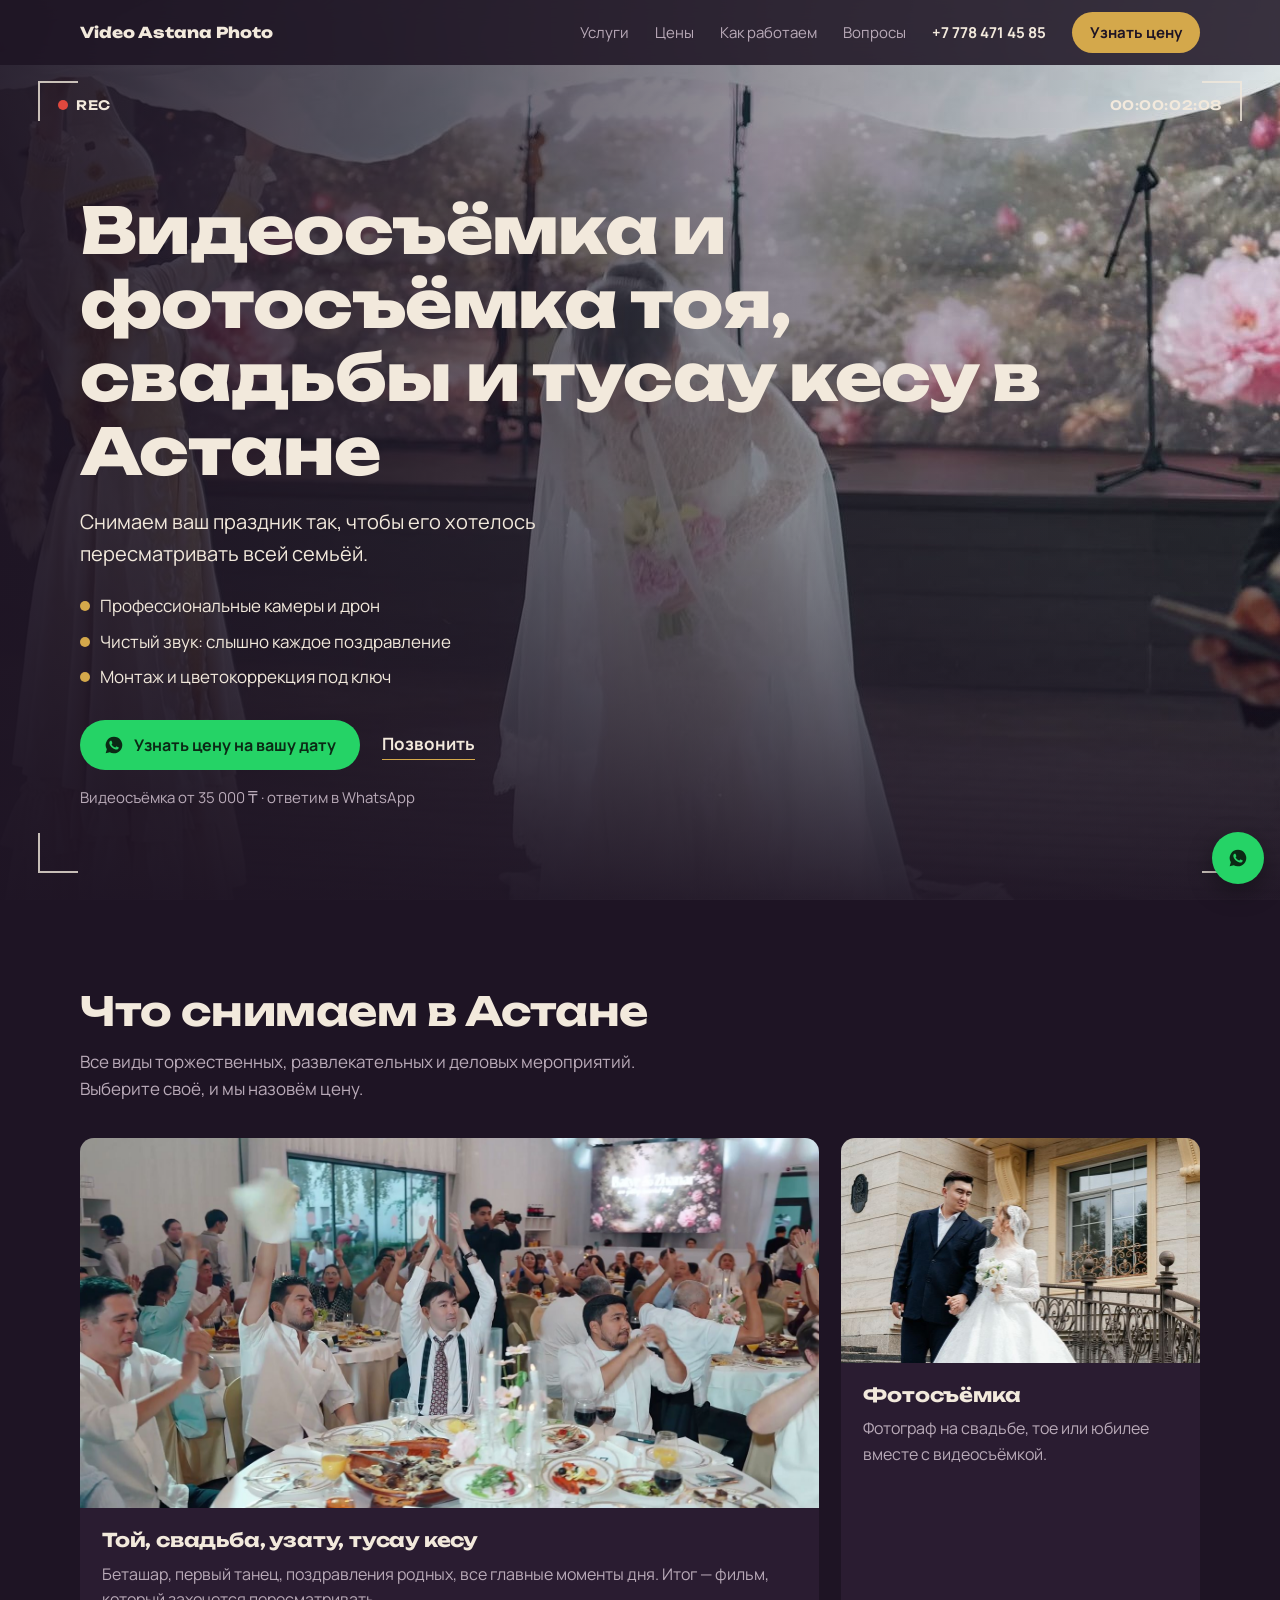
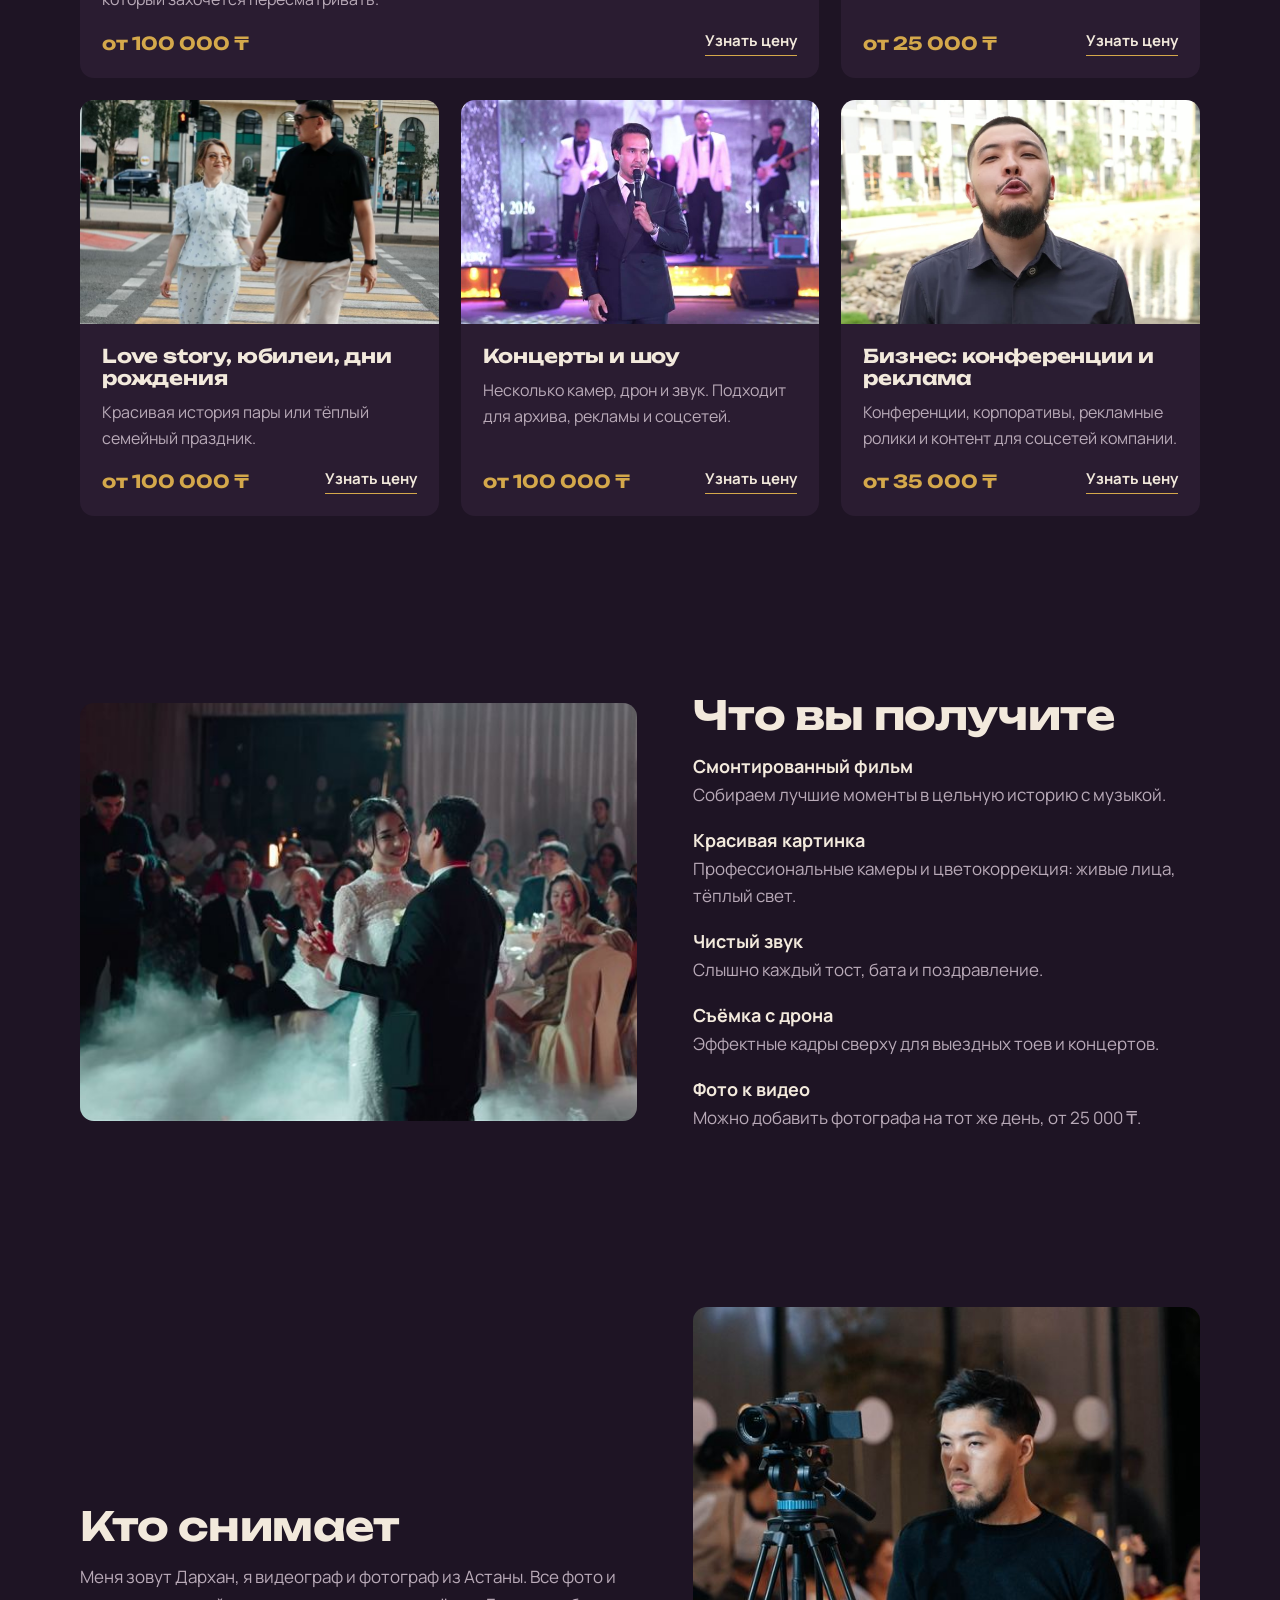
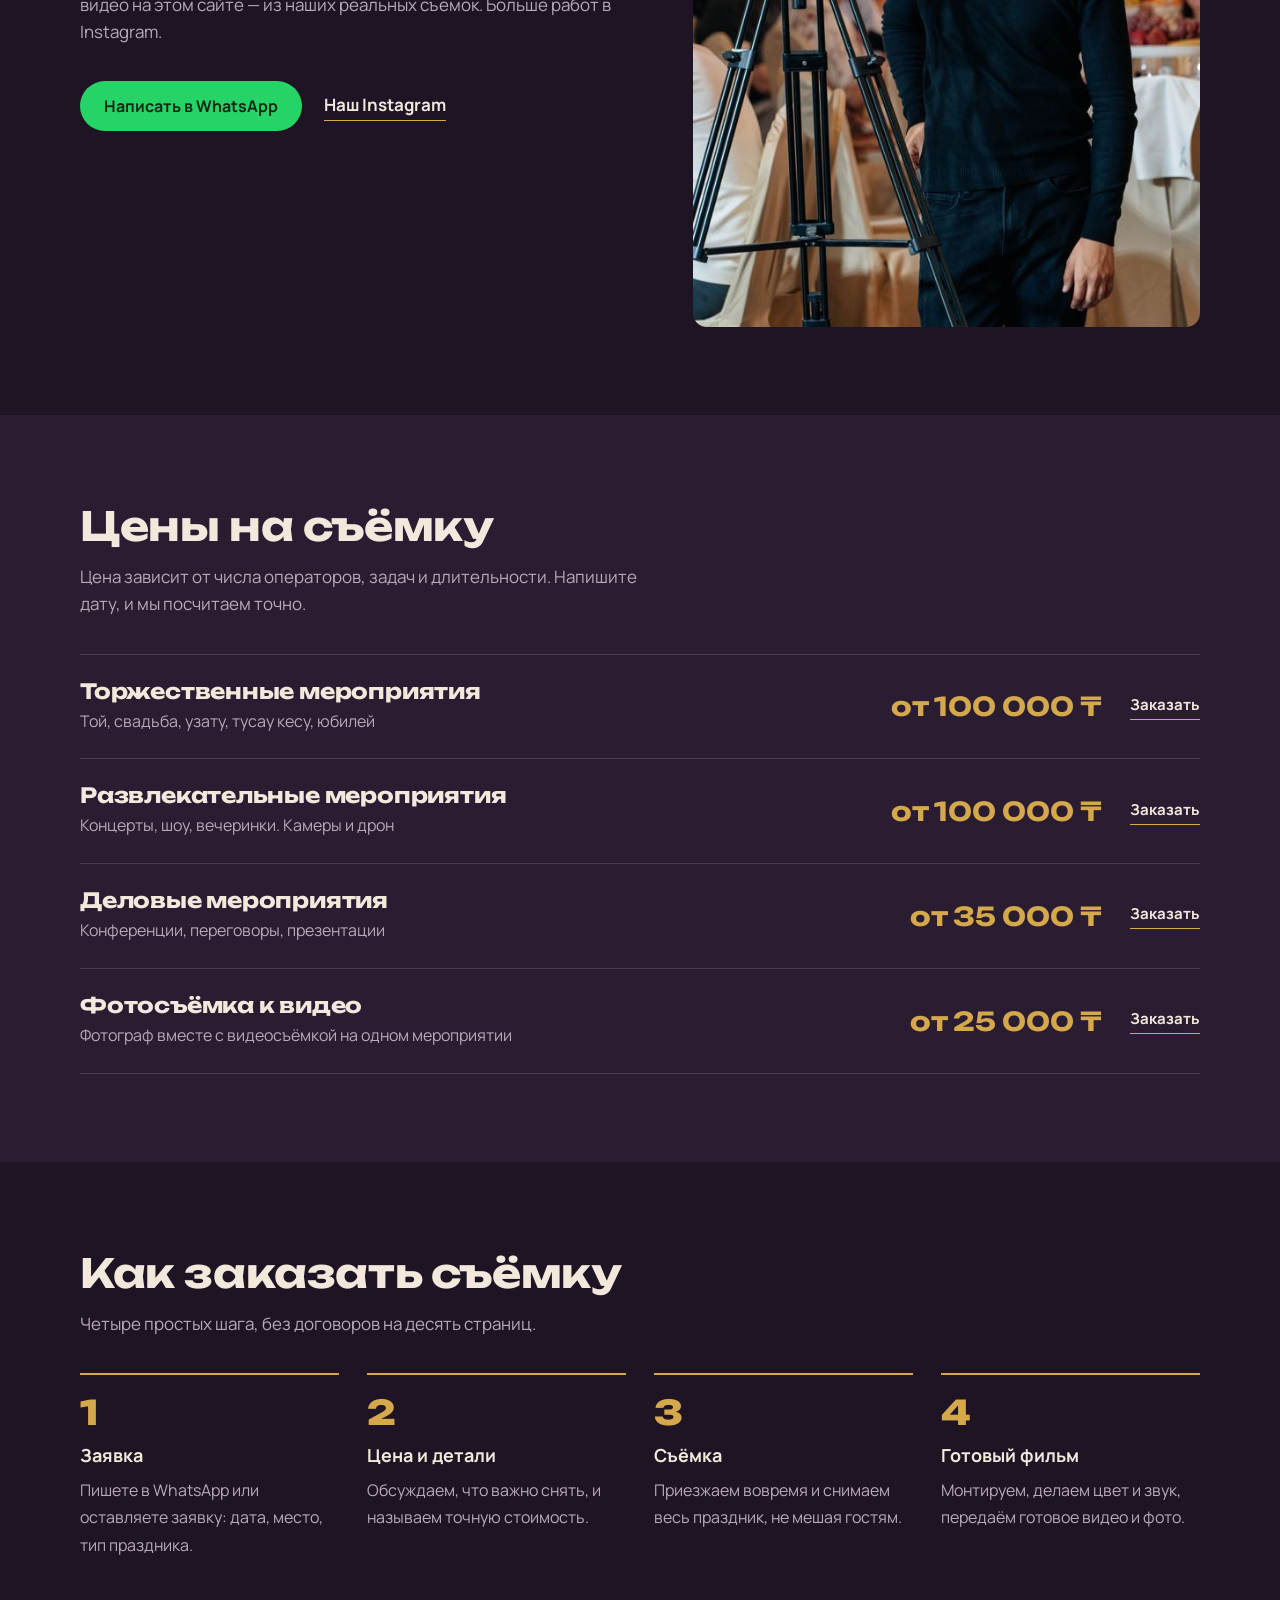
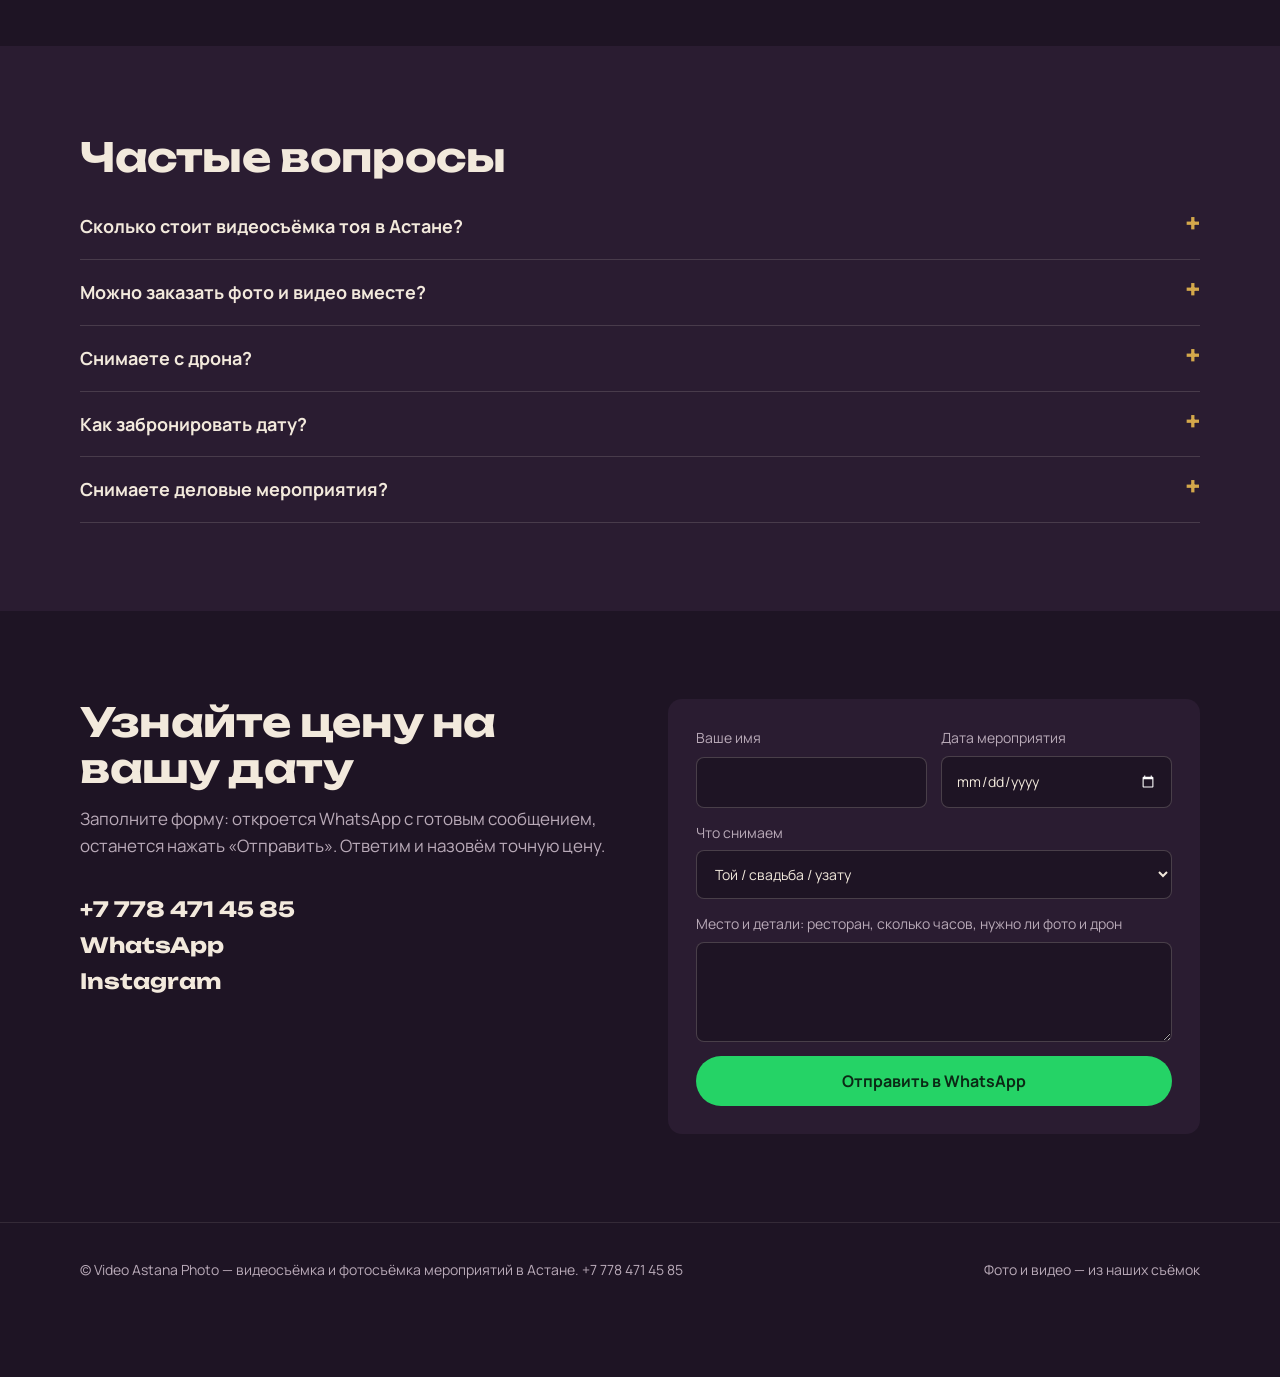
==== commit 665e618b: "Real photos and hero video, who-shoots block" ====
--- a/index.html
+++ b/index.html
@@ -14,11 +14,11 @@
 <meta property="og:url" content="https://videoastanaphoto.kz/">
 <meta property="og:title" content="Видеосъёмка тоя и свадьбы в Астане — Video Astana Photo">
 <meta property="og:description" content="Снимаем тои, свадьбы, тусау кесу и деловые события. Камеры, дрон, монтаж. От 35 000 ₸.">
-<meta property="og:image" content="https://videoastanaphoto.kz/img/toy-svadba-astana.jpg">
+<meta property="og:image" content="https://videoastanaphoto.kz/img/toy-betashar-astana.jpg">
 <meta name="twitter:card" content="summary_large_image">
 <meta name="theme-color" content="#1E1424">
 <link rel="icon" href="data:image/svg+xml,<svg xmlns='http://www.w3.org/2000/svg' viewBox='0 0 32 32'><circle cx='16' cy='16' r='9' fill='%23E0483E'/></svg>">
-<link rel="preload" as="image" href="img/toy-svadba-astana.jpg" fetchpriority="high">
+<link rel="preload" as="image" href="img/toy-betashar-astana.jpg" fetchpriority="high">
 <link rel="preconnect" href="https://fonts.googleapis.com">
 <link rel="preconnect" href="https://fonts.gstatic.com" crossorigin>
 <link href="https://fonts.googleapis.com/css2?family=Unbounded:wght@500;700;800&family=Manrope:wght@400;600;700&display=swap" rel="stylesheet">
@@ -31,7 +31,7 @@
   "name":"Video Astana Photo",
   "description":"Видеосъёмка и фотосъёмка мероприятий в Астане: тои, свадьбы, узату, тусау кесу, юбилеи, концерты, конференции.",
   "url":"https://videoastanaphoto.kz/",
-  "image":"https://videoastanaphoto.kz/img/toy-svadba-astana.jpg",
+  "image":"https://videoastanaphoto.kz/img/toy-betashar-astana.jpg",
   "telephone":"+77784714585",
   "priceRange":"от 25 000 ₸",
   "currenciesAccepted":"KZT",
@@ -97,7 +97,7 @@
 
 /* hero */
 .hero{position:relative;min-height:100svh;display:flex;align-items:flex-end;overflow:hidden}
-.hero>img{position:absolute;inset:0;width:100%;height:100%;object-fit:cover;object-position:60% 30%}
+.hero>video{position:absolute;inset:0;width:100%;height:100%;object-fit:cover;object-position:60% 30%}
 .hero::after{content:"";position:absolute;inset:0;background:linear-gradient(90deg,rgba(30,20,36,.92) 0%,rgba(30,20,36,.6) 45%,rgba(30,20,36,.1) 100%),linear-gradient(0deg,rgba(30,20,36,.9),transparent 45%)}
 .vf{position:absolute;inset:max(72px,9vh) max(16px,3vw) max(20px,3vh);pointer-events:none;z-index:1}
 .vf i{position:absolute;width:40px;height:40px;border:2px solid rgba(242,233,220,.8)}
@@ -137,6 +137,7 @@
 /* get */
 .get{display:grid;grid-template-columns:1.1fr 1fr;gap:56px;align-items:center}
 .get img{border-radius:14px;aspect-ratio:4/3;object-fit:cover;width:100%}
+.get img.portrait{aspect-ratio:4/5;max-height:620px;object-position:50% 20%}
 .get ul{list-style:none;padding:0;display:grid;gap:18px}
 .get li strong{display:block;font-size:18px}
 .get li span{color:var(--mute)}
@@ -207,7 +208,7 @@
 
 <main id="top">
 <header class="hero">
-  <img src="img/toy-svadba-astana.jpg" alt="Видеосъёмка казахской свадьбы в Астане: невеста в саукеле и жених в банкетном зале" width="1376" height="768" fetchpriority="high">
+  <video autoplay muted loop playsinline preload="metadata" poster="img/toy-betashar-astana.jpg" aria-label="Фрагмент нашей видеосъёмки казахского тоя в Астане"><source src="img/hero.mp4" type="video/mp4"></video>
   <div class="vf" aria-hidden="true"><i></i><i></i><i></i><i></i>
     <div class="hud"><span class="rec">REC</span><span id="tc">00:00:00:00</span></div>
   </div>
@@ -232,35 +233,35 @@
   <p class="sub">Все виды торжественных, развлекательных и деловых мероприятий. Выберите своё, и мы назовём цену.</p>
   <div class="cards">
     <article class="card big">
-      <img src="img/videograf-na-toe-sm.jpg" srcset="img/videograf-na-toe-sm.jpg 688w, img/videograf-na-toe.jpg 1376w" sizes="(max-width:600px) 100vw, 66vw" alt="Видеограф снимает казахский той на стабилизатор в банкетном зале Астаны" width="688" height="384" loading="lazy">
-      <div class="b"><h3>Той, свадьба, узату, никах</h3><p>Беташар, первый танец, поздравления родных, все главные моменты дня. Итог — фильм, который захочется пересматривать.</p>
+      <img src="img/gosti-na-toe-sm.jpg" srcset="img/gosti-na-toe-sm.jpg 720w, img/gosti-na-toe.jpg 1600w" sizes="(max-width:600px) 100vw, 66vw" alt="Гости танцуют на казахском тое в Астане — кадр из нашего видео" width="720" height="405" loading="lazy">
+      <div class="b"><h3>Той, свадьба, узату, тусау кесу</h3><p>Беташар, первый танец, поздравления родных, все главные моменты дня. Итог — фильм, который захочется пересматривать.</p>
       <div class="row"><b>от 100 000 ₸</b><a class="link" href="#zayavka" data-type="Той / свадьба / узату">Узнать цену</a></div></div>
     </article>
     <article class="card">
-      <img src="img/tusau-kesu-astana-sm.jpg" alt="Обряд тусау кесу: бабушка разрезает путы малыша в национальном костюме" width="688" height="384" loading="lazy">
-      <div class="b"><h3>Тусау кесу и годики</h3><p>Первые шаги малыша и обряд, который семья будет вспоминать годами.</p>
-      <div class="row"><b>от 100 000 ₸</b><a class="link" href="#zayavka" data-type="Тусау кесу / годики">Узнать цену</a></div></div>
+      <img src="img/svadebnoe-foto-sm.jpg" alt="Свадебная фотосъёмка в Астане: жених и невеста на ступенях" width="720" height="450" loading="lazy">
+      <div class="b"><h3>Фотосъёмка</h3><p>Фотограф на свадьбе, тое или юбилее вместе с видеосъёмкой.</p>
+      <div class="row"><b>от 25 000 ₸</b><a class="link" href="#zayavka" data-type="Той / свадьба / узату">Узнать цену</a></div></div>
     </article>
     <article class="card">
-      <img src="img/love-story-astana-sm.jpg" alt="Love story съёмка казахской пары в степи под Астаной на закате" width="688" height="384" loading="lazy">
+      <img src="img/love-story-astana-sm.jpg" alt="Love story съёмка пары на улице Астаны" width="720" height="450" loading="lazy">
       <div class="b"><h3>Love story, юбилеи, дни рождения</h3><p>Красивая история пары или тёплый семейный праздник.</p>
       <div class="row"><b>от 100 000 ₸</b><a class="link" href="#zayavka" data-type="День рождения / юбилей">Узнать цену</a></div></div>
     </article>
     <article class="card">
-      <img src="img/koncert-sjemka-sm.jpg" alt="Видеосъёмка концерта: домбрист на сцене, оператор снимает зал" width="688" height="384" loading="lazy">
+      <img src="img/koncert-scena-sm.jpg" alt="Видеосъёмка выступления на сцене: ведущий и живая музыка" width="720" height="405" loading="lazy">
       <div class="b"><h3>Концерты и шоу</h3><p>Несколько камер, дрон и звук. Подходит для архива, рекламы и соцсетей.</p>
       <div class="row"><b>от 100 000 ₸</b><a class="link" href="#zayavka" data-type="Концерт / выступление">Узнать цену</a></div></div>
     </article>
     <article class="card">
-      <img src="img/konferenciya-astana-sm.jpg" alt="Видеосъёмка конференции в конгресс-холле Астаны, камера на штативе" width="688" height="384" loading="lazy">
-      <div class="b"><h3>Конференции и корпоративы</h3><p>Ролик и фото для отчётов, презентаций и соцсетей компании.</p>
+      <img src="img/reklama-dlya-biznesa-sm.jpg" alt="Съёмка рекламного ролика для бизнеса в Астане" width="1152" height="720" loading="lazy">
+      <div class="b"><h3>Бизнес: конференции и реклама</h3><p>Конференции, корпоративы, рекламные ролики и контент для соцсетей компании.</p>
       <div class="row"><b>от 35 000 ₸</b><a class="link" href="#zayavka" data-type="Деловое мероприятие">Узнать цену</a></div></div>
     </article>
   </div>
 </div></section>
 
 <section><div class="wrap get">
-  <img src="img/dron-toy-yurty-sm.jpg" srcset="img/dron-toy-yurty-sm.jpg 688w, img/dron-toy-yurty.jpg 1376w" sizes="(max-width:860px) 100vw, 55vw" alt="Аэросъёмка с дрона: выездной казахский той с юртами под Астаной" width="688" height="384" loading="lazy">
+  <img src="img/pervyj-tanec-sm.jpg" srcset="img/pervyj-tanec-sm.jpg 720w, img/pervyj-tanec.jpg 1600w" sizes="(max-width:860px) 100vw, 55vw" alt="Первый танец молодожёнов в дыму — кадр из нашего свадебного видео" width="720" height="405" loading="lazy">
   <div>
     <h2>Что вы получите</h2>
     <ul>
@@ -271,6 +272,15 @@
       <li><strong>Фото к видео</strong><span>Можно добавить фотографа на тот же день, от 25 000 ₸.</span></li>
     </ul>
   </div>
+</div></section>
+
+<section class="who"><div class="wrap get">
+  <div>
+    <h2>Кто снимает</h2>
+    <p class="sub">Меня зовут Дархан, я видеограф и фотограф из Астаны. Все фото и видео на этом сайте — из наших реальных съёмок. Больше работ в Instagram.</p>
+    <div class="cta"><a class="btn wa" href="https://wa.me/77784714585">Написать в WhatsApp</a><a class="link" href="https://instagram.com/video_astana_photo" rel="noopener">Наш Instagram</a></div>
+  </div>
+  <img src="img/videograf-darhan-sm.jpg" srcset="img/videograf-darhan-sm.jpg 576w, img/videograf-darhan.jpg 1200w" sizes="(max-width:860px) 100vw, 45vw" alt="Дархан — видеограф в Астане, с камерой на тое" width="576" height="720" loading="lazy" class="portrait">
 </div></section>
 
 <section class="prices" id="ceny"><div class="wrap">
@@ -333,7 +343,7 @@
 
 <footer><div class="wrap">
   <span>© Video Astana Photo — видеосъёмка и фотосъёмка мероприятий в Астане. +7 778 471 45 85</span>
-  <span>Иллюстрации на сайте созданы с помощью ИИ</span>
+  <span>Фото и видео — из наших съёмок</span>
 </div></footer>
 
 <a class="btn wa fab" href="https://wa.me/77784714585" aria-label="Написать в WhatsApp"><svg viewBox="0 0 24 24" fill="currentColor" aria-hidden="true"><path d="M12 2a10 10 0 0 0-8.6 15.1L2 22l5-1.3A10 10 0 1 0 12 2Zm5.3 14.2c-.2.6-1.3 1.2-1.8 1.2-.5.1-1 .2-3.3-.7-2.8-1.1-4.6-4-4.7-4.2-.1-.2-1.1-1.5-1.1-2.9s.7-2 1-2.3c.2-.3.5-.3.7-.3h.5c.2 0 .4 0 .6.5l.8 2c.1.2.1.4 0 .5l-.3.5-.4.4c-.1.1-.3.3-.1.6.2.3.8 1.3 1.6 2.1 1.1 1 2 1.3 2.3 1.4.3.1.5.1.6-.1l.9-1c.2-.3.4-.2.6-.1l1.9.9c.3.1.5.2.5.3.1.1.1.7-.1 1.2Z"/></svg><span>WhatsApp</span></a>
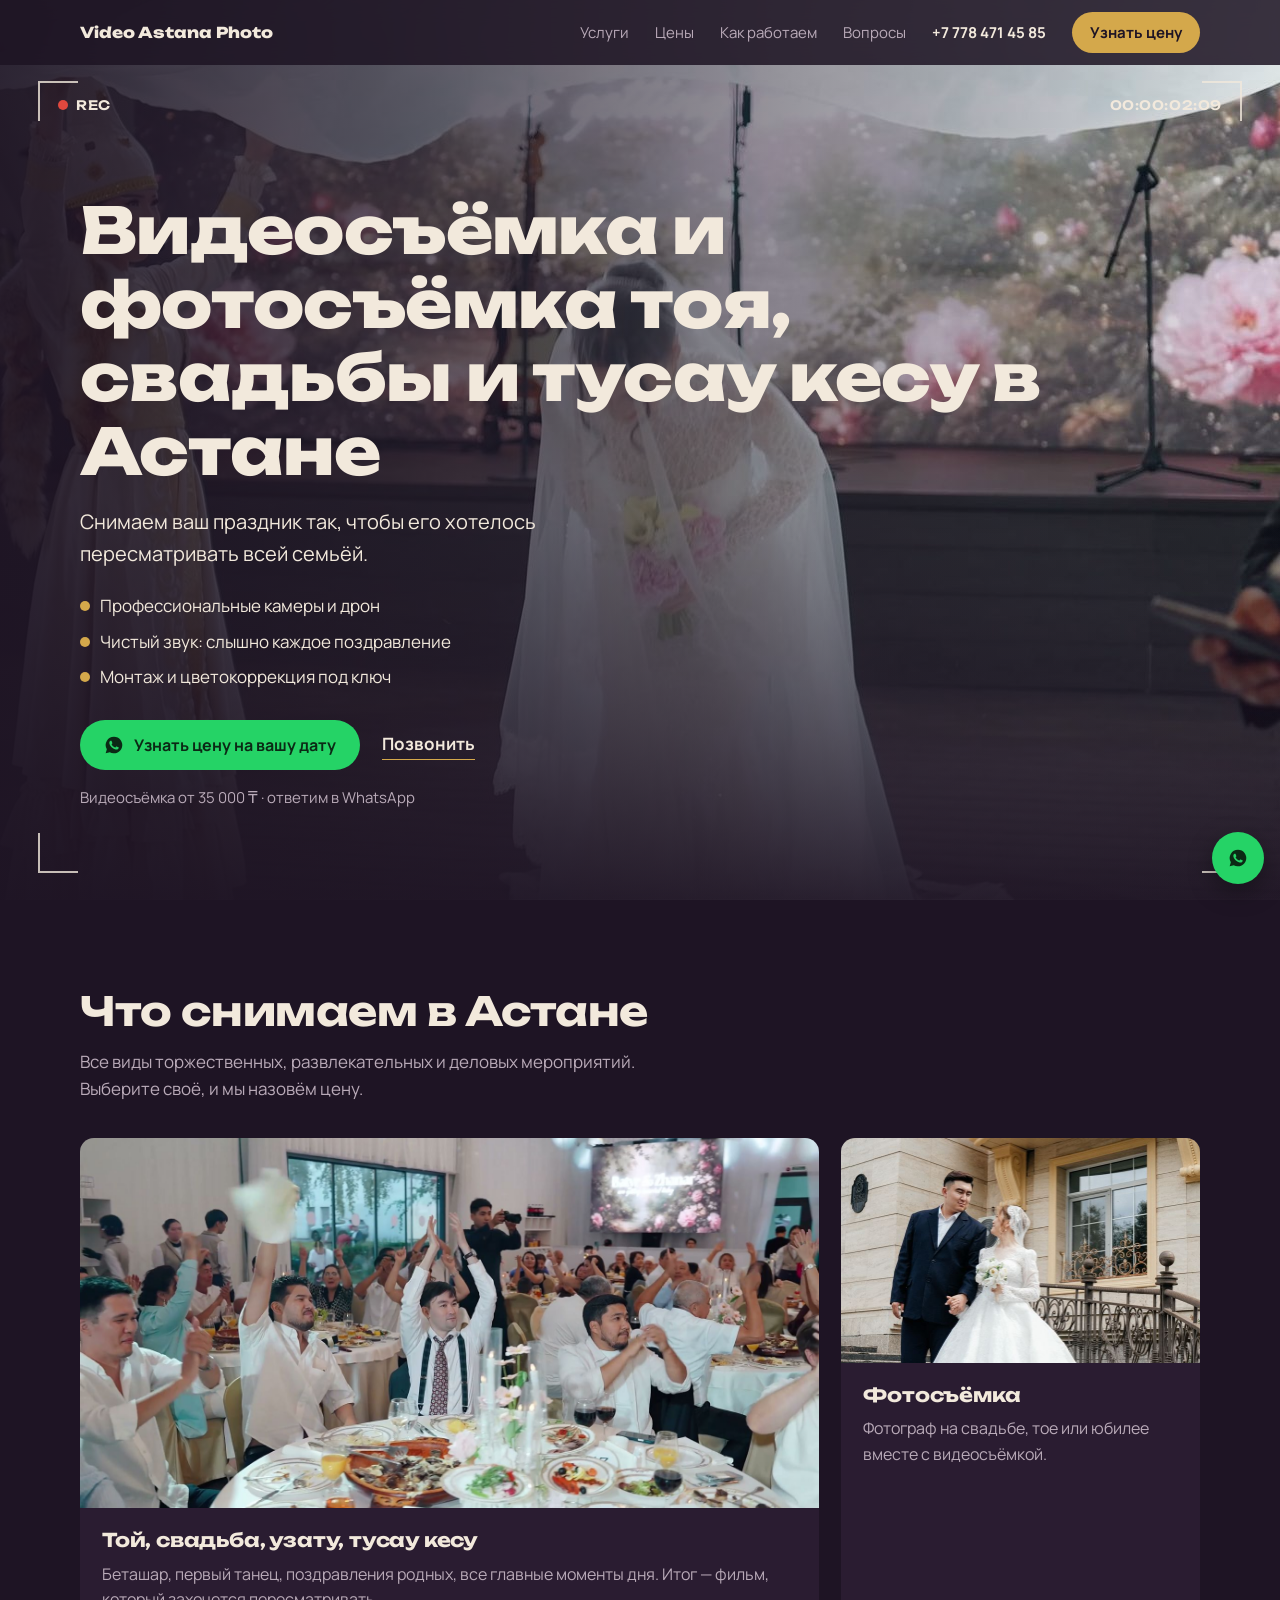
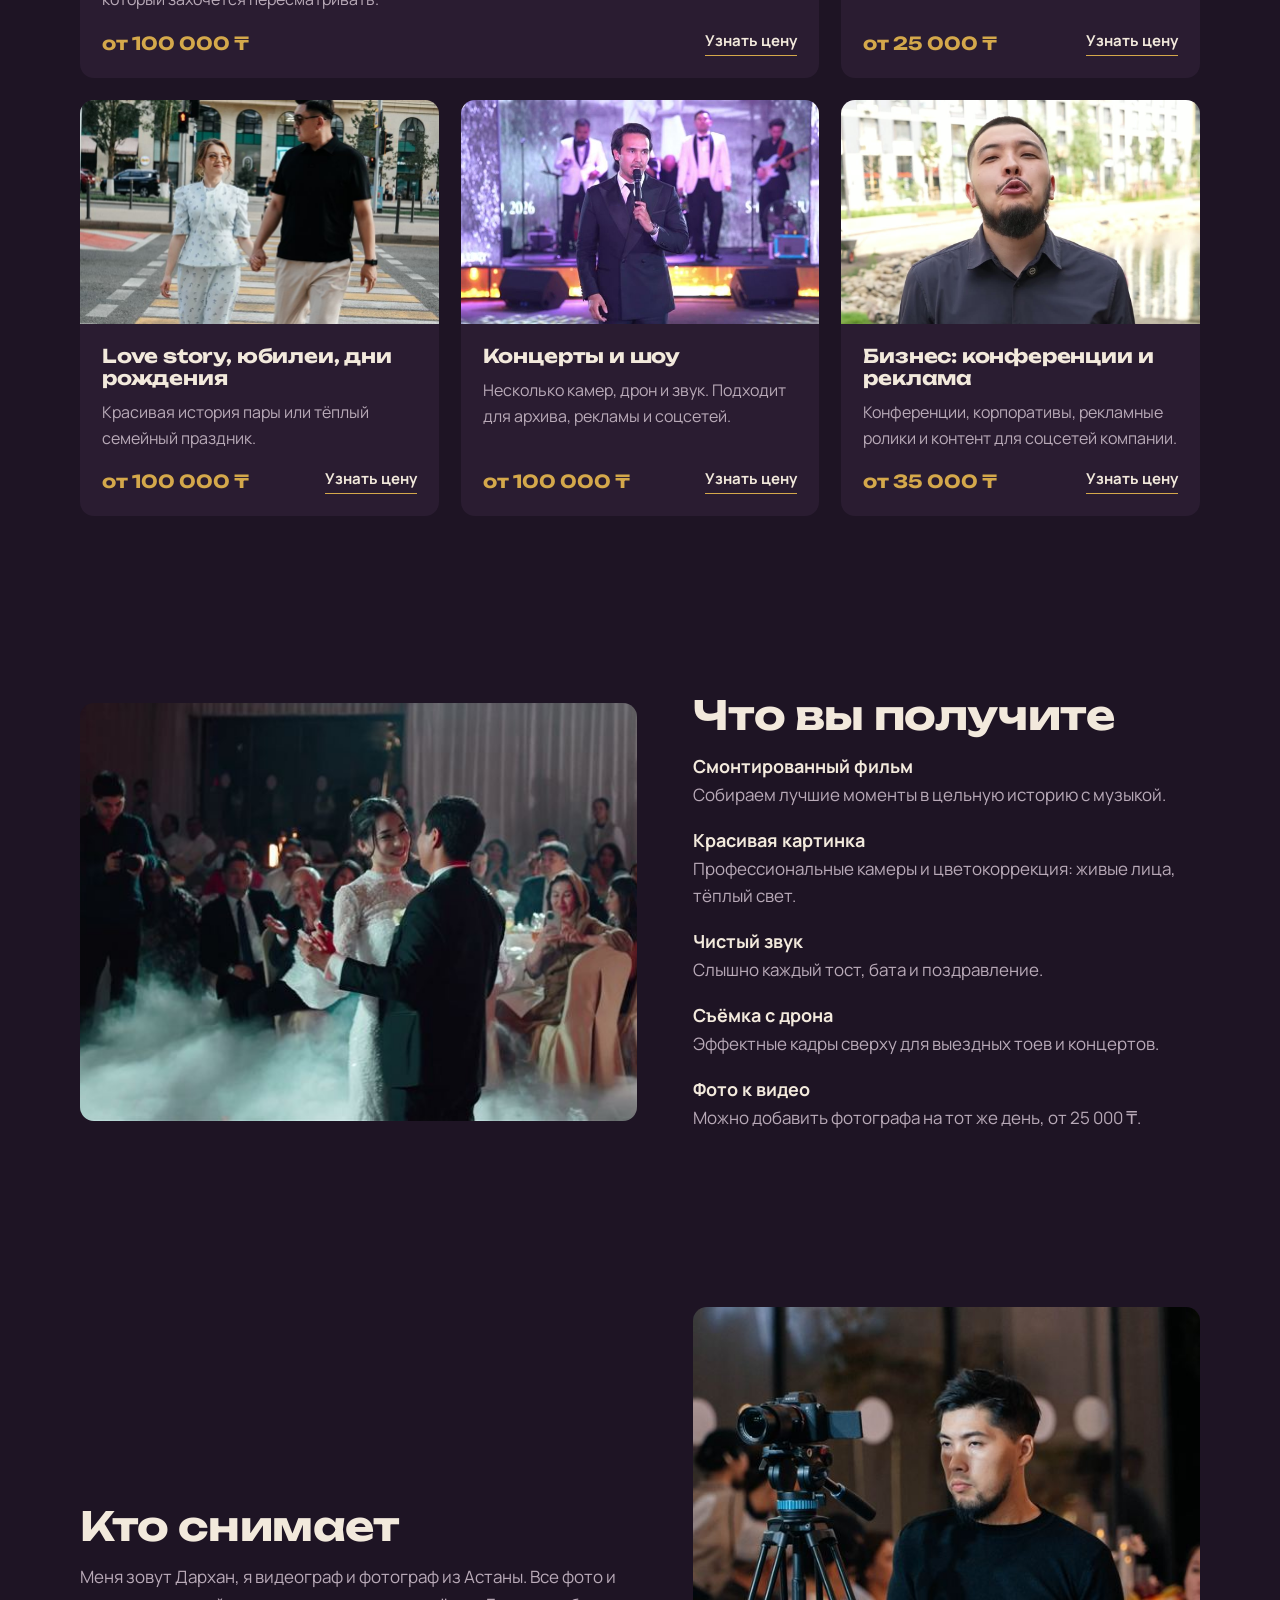
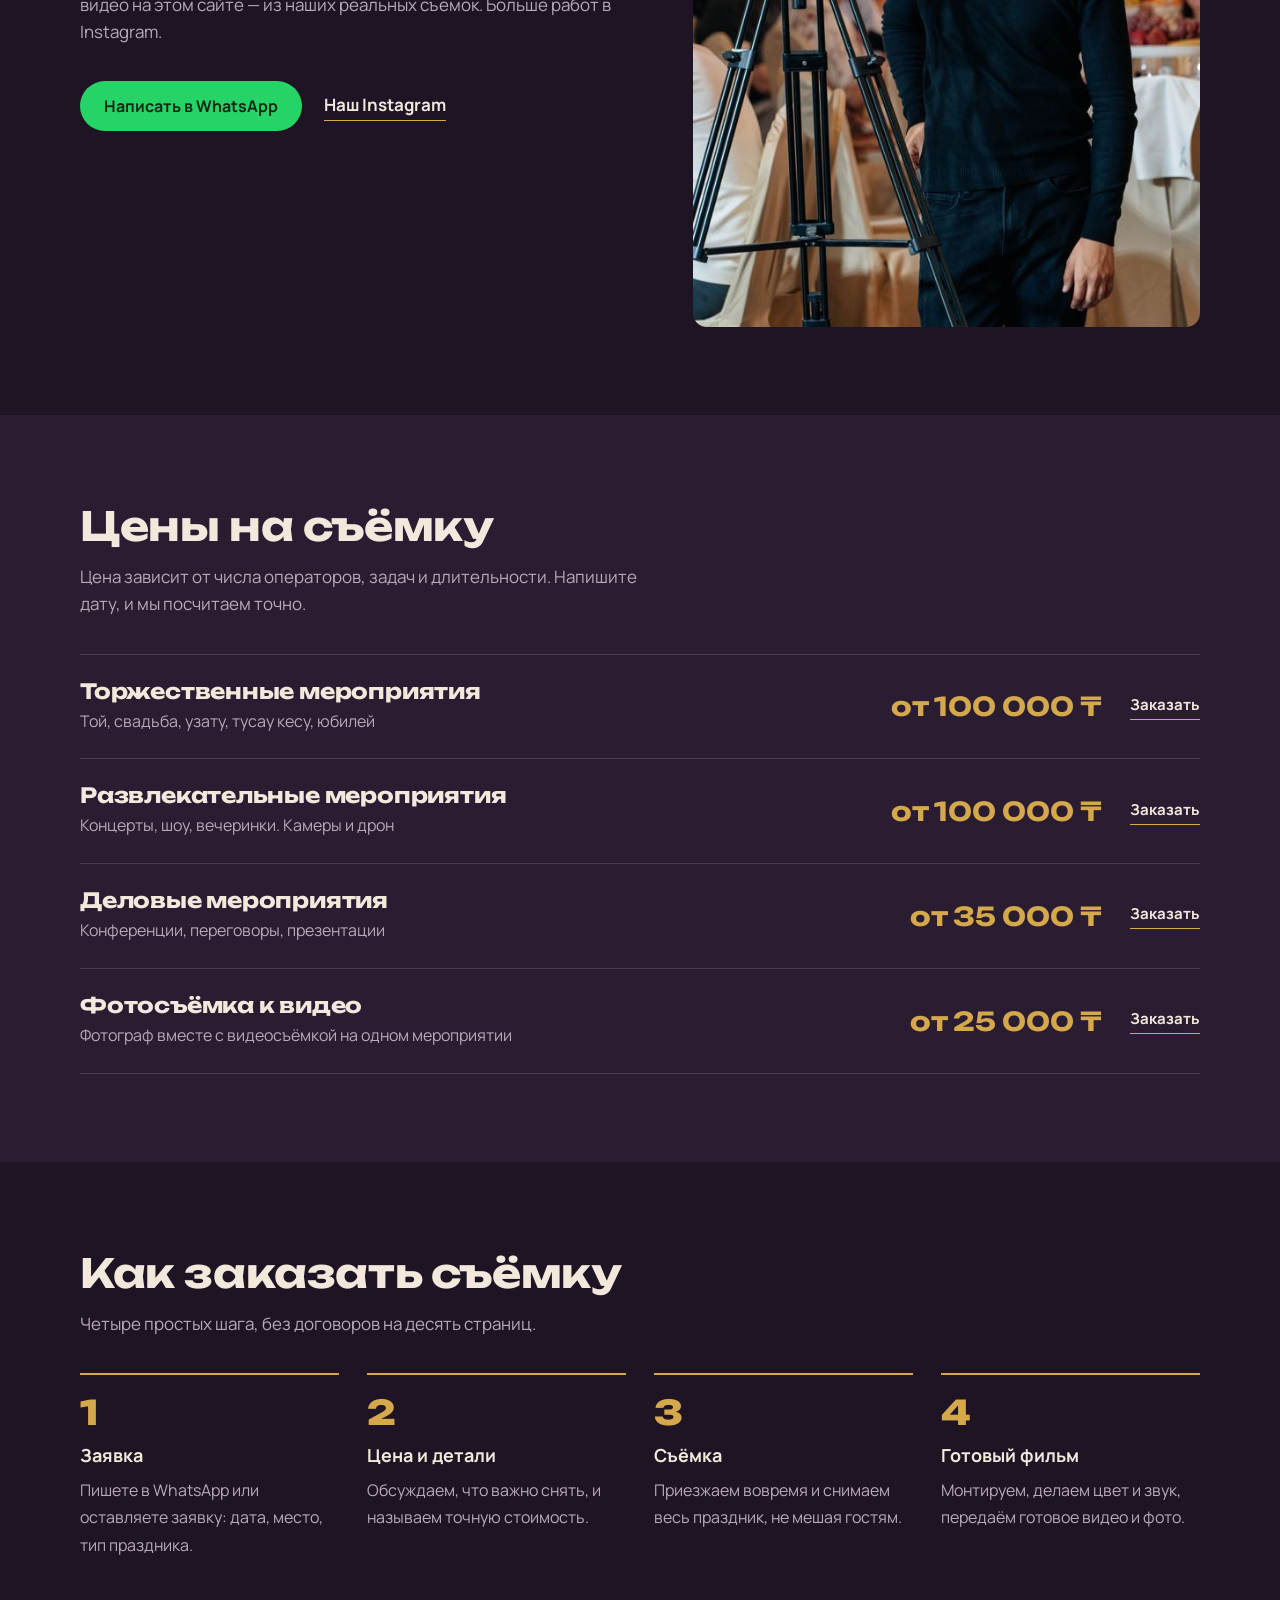
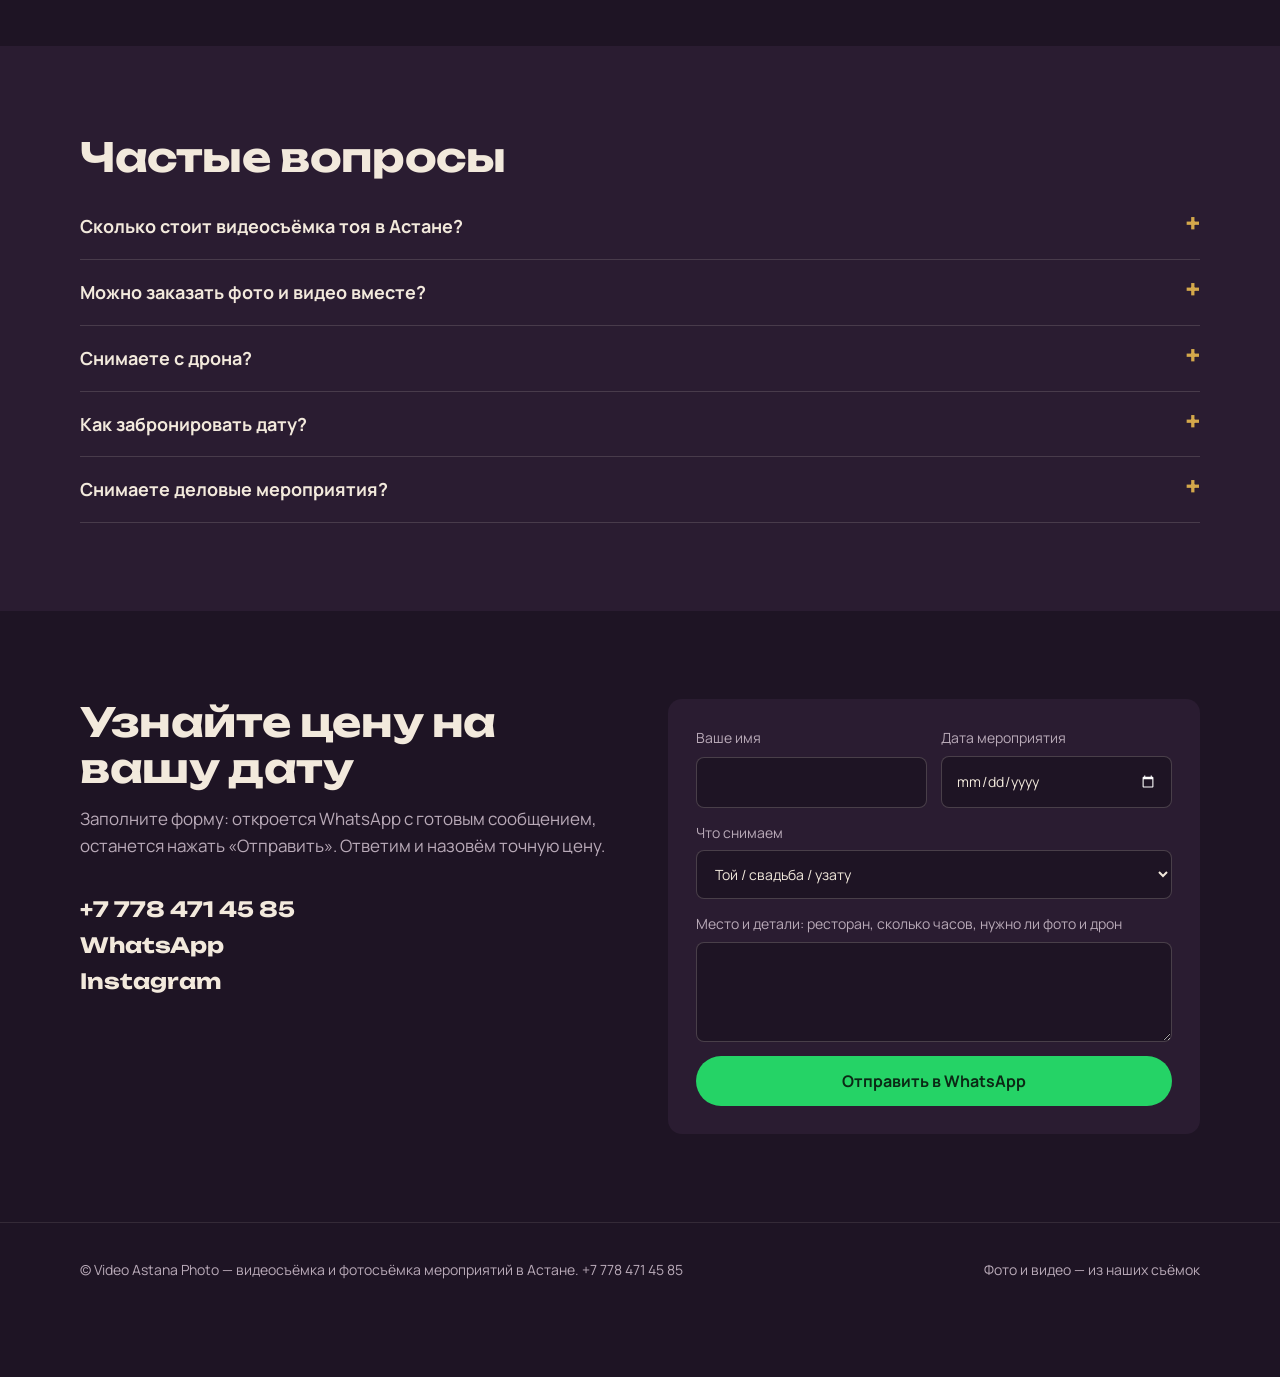
==== commit 9118ce54: "Google Analytics 4 with phone/WhatsApp/form events" ====
--- a/index.html
+++ b/index.html
@@ -193,6 +193,8 @@
 .fab{position:fixed;right:16px;bottom:16px;z-index:20;box-shadow:0 8px 24px rgba(0,0,0,.35)}
 @media(min-width:900px){.fab span{display:none}.fab{padding:16px;border-radius:50%}}
 </style>
+<script async src="https://www.googletagmanager.com/gtag/js?id=G-WS9JP3L6KN"></script>
+<script>window.dataLayer=window.dataLayer||[];function gtag(){dataLayer.push(arguments)}gtag('js',new Date());gtag('config','G-WS9JP3L6KN');</script>
 </head>
 <body>
 
@@ -358,8 +360,15 @@
 // "Узнать цену" on a service preselects it in the form
 document.querySelectorAll('[data-type]').forEach(a=>a.addEventListener('click',()=>{document.getElementById('type').value=a.dataset.type}));
 // form -> WhatsApp
+// analytics: phone / WhatsApp clicks, where on the page they happened
+document.addEventListener('click',e=>{
+  const a=e.target.closest('a[href^="tel:"],a[href*="wa.me"]');if(!a||!window.gtag)return;
+  const where=a.classList.contains('fab')?'floating':(a.closest('section,header,nav,footer')?.id||a.closest('section,header,nav,footer')?.tagName.toLowerCase()||'page');
+  gtag('event',a.href.startsWith('tel:')?'click_phone':'click_whatsapp',{link_location:where});
+});
 document.getElementById('f').addEventListener('submit',e=>{
   e.preventDefault();const d=new FormData(e.target);
+  if(window.gtag)gtag('event','generate_lead',{form_type:d.get('type')});
   const txt=`Здравствуйте! Заявка с сайта.\nИмя: ${d.get('name')}\nМероприятие: ${d.get('type')}\nДата: ${d.get('date')||'—'}\n${d.get('msg')}`;
   location.href='https://wa.me/77784714585?text='+encodeURIComponent(txt.trim());
 });
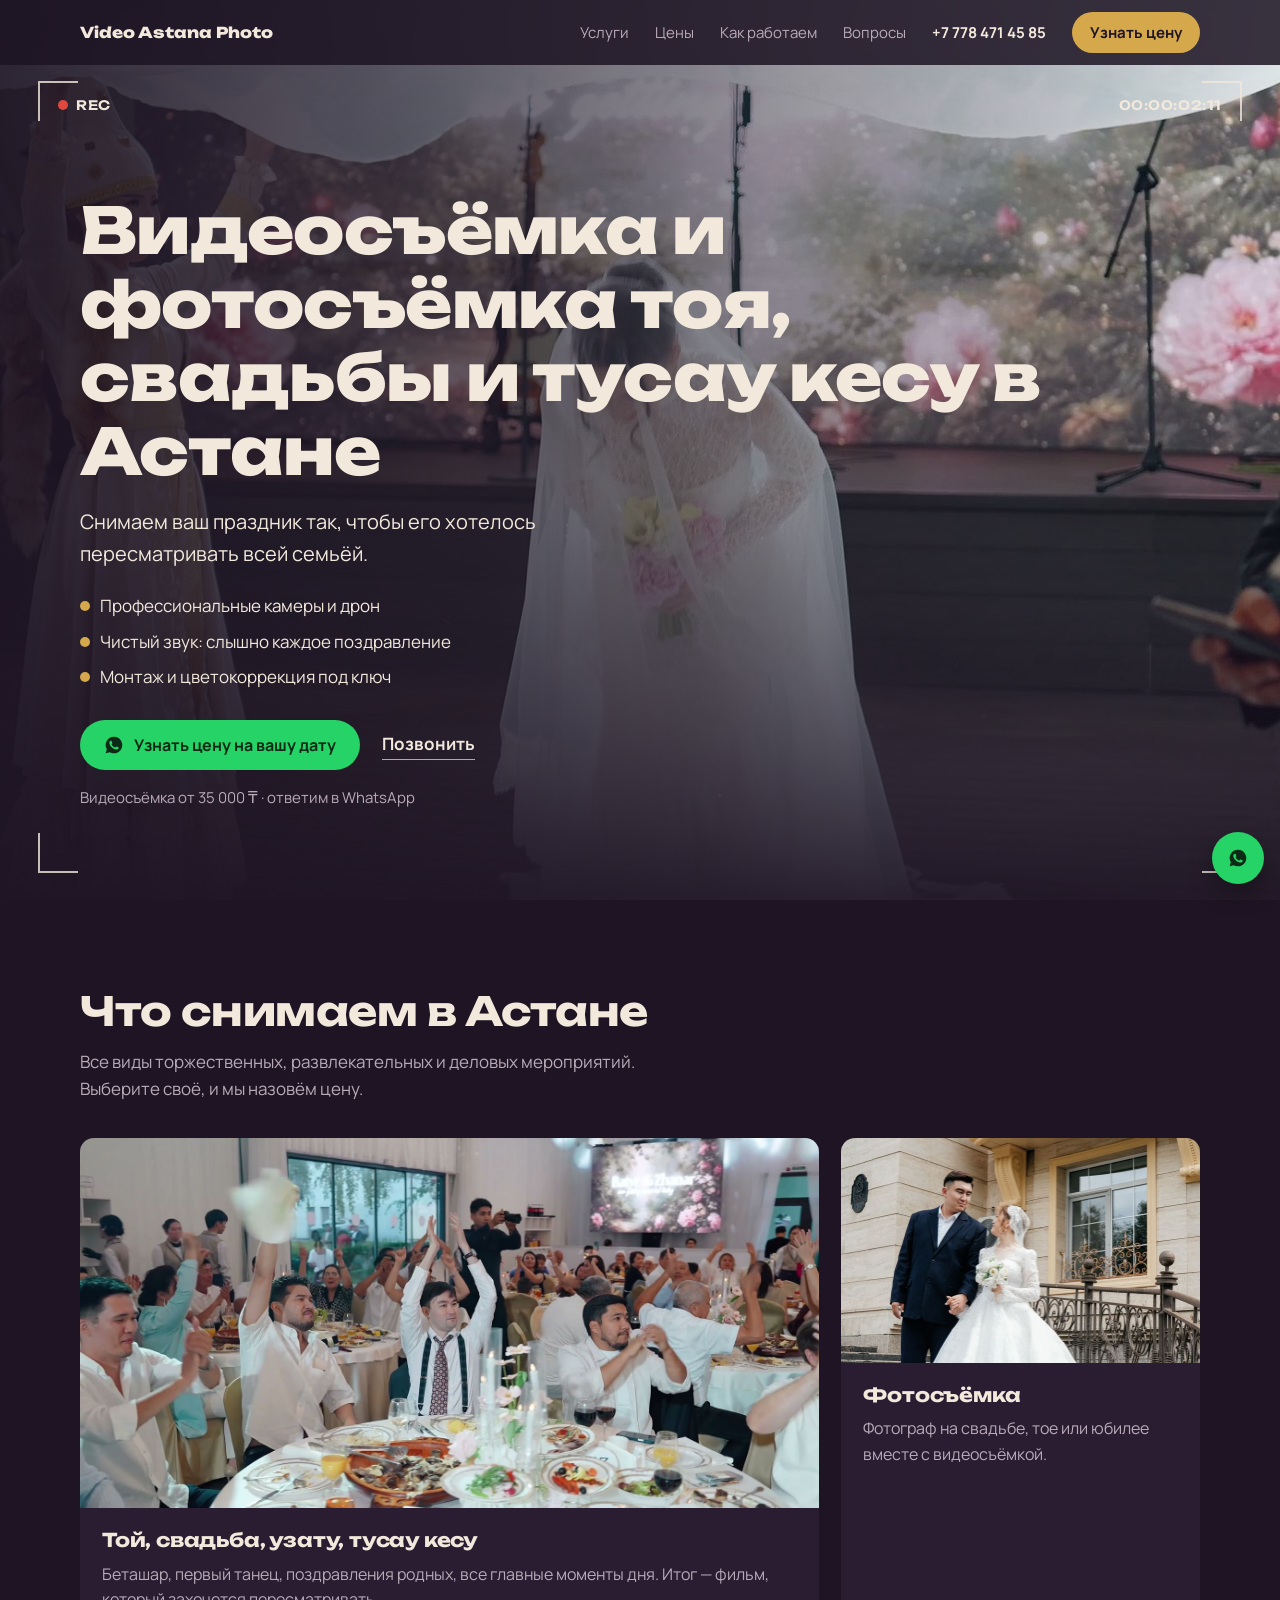
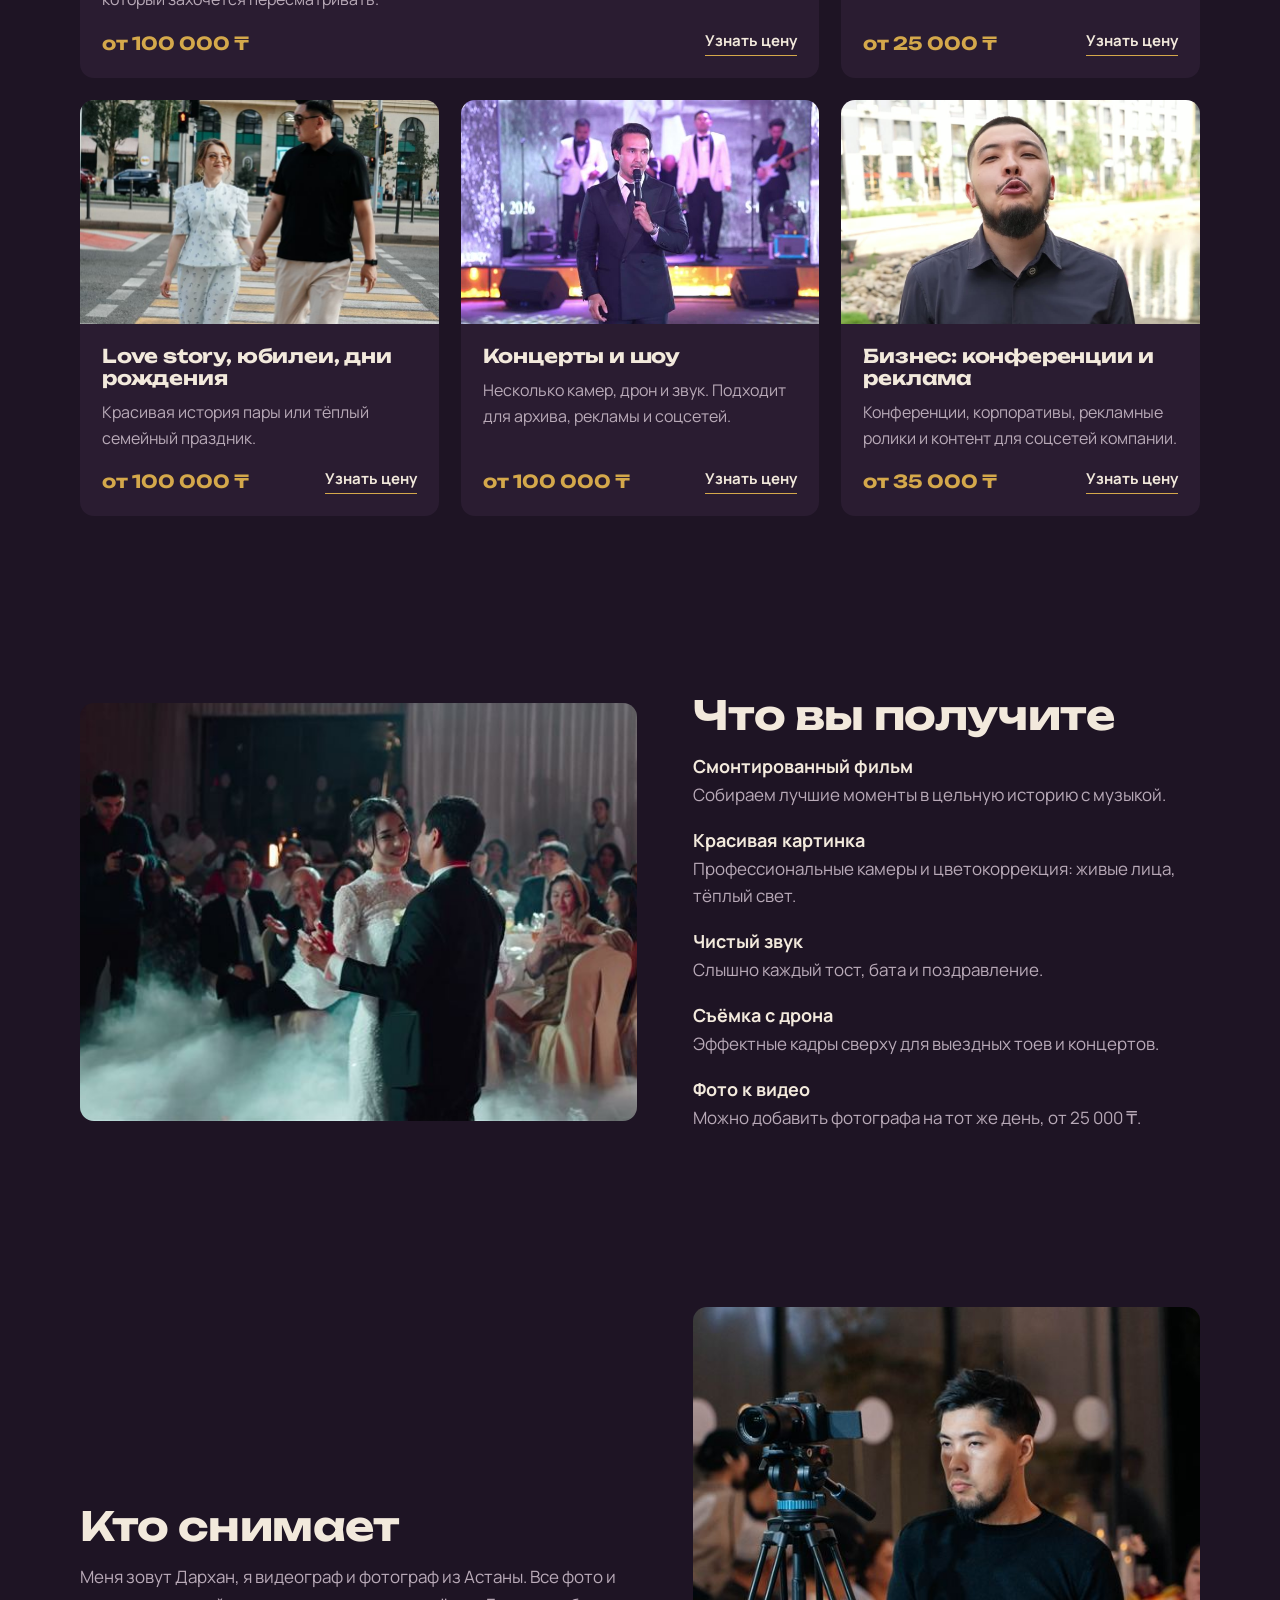
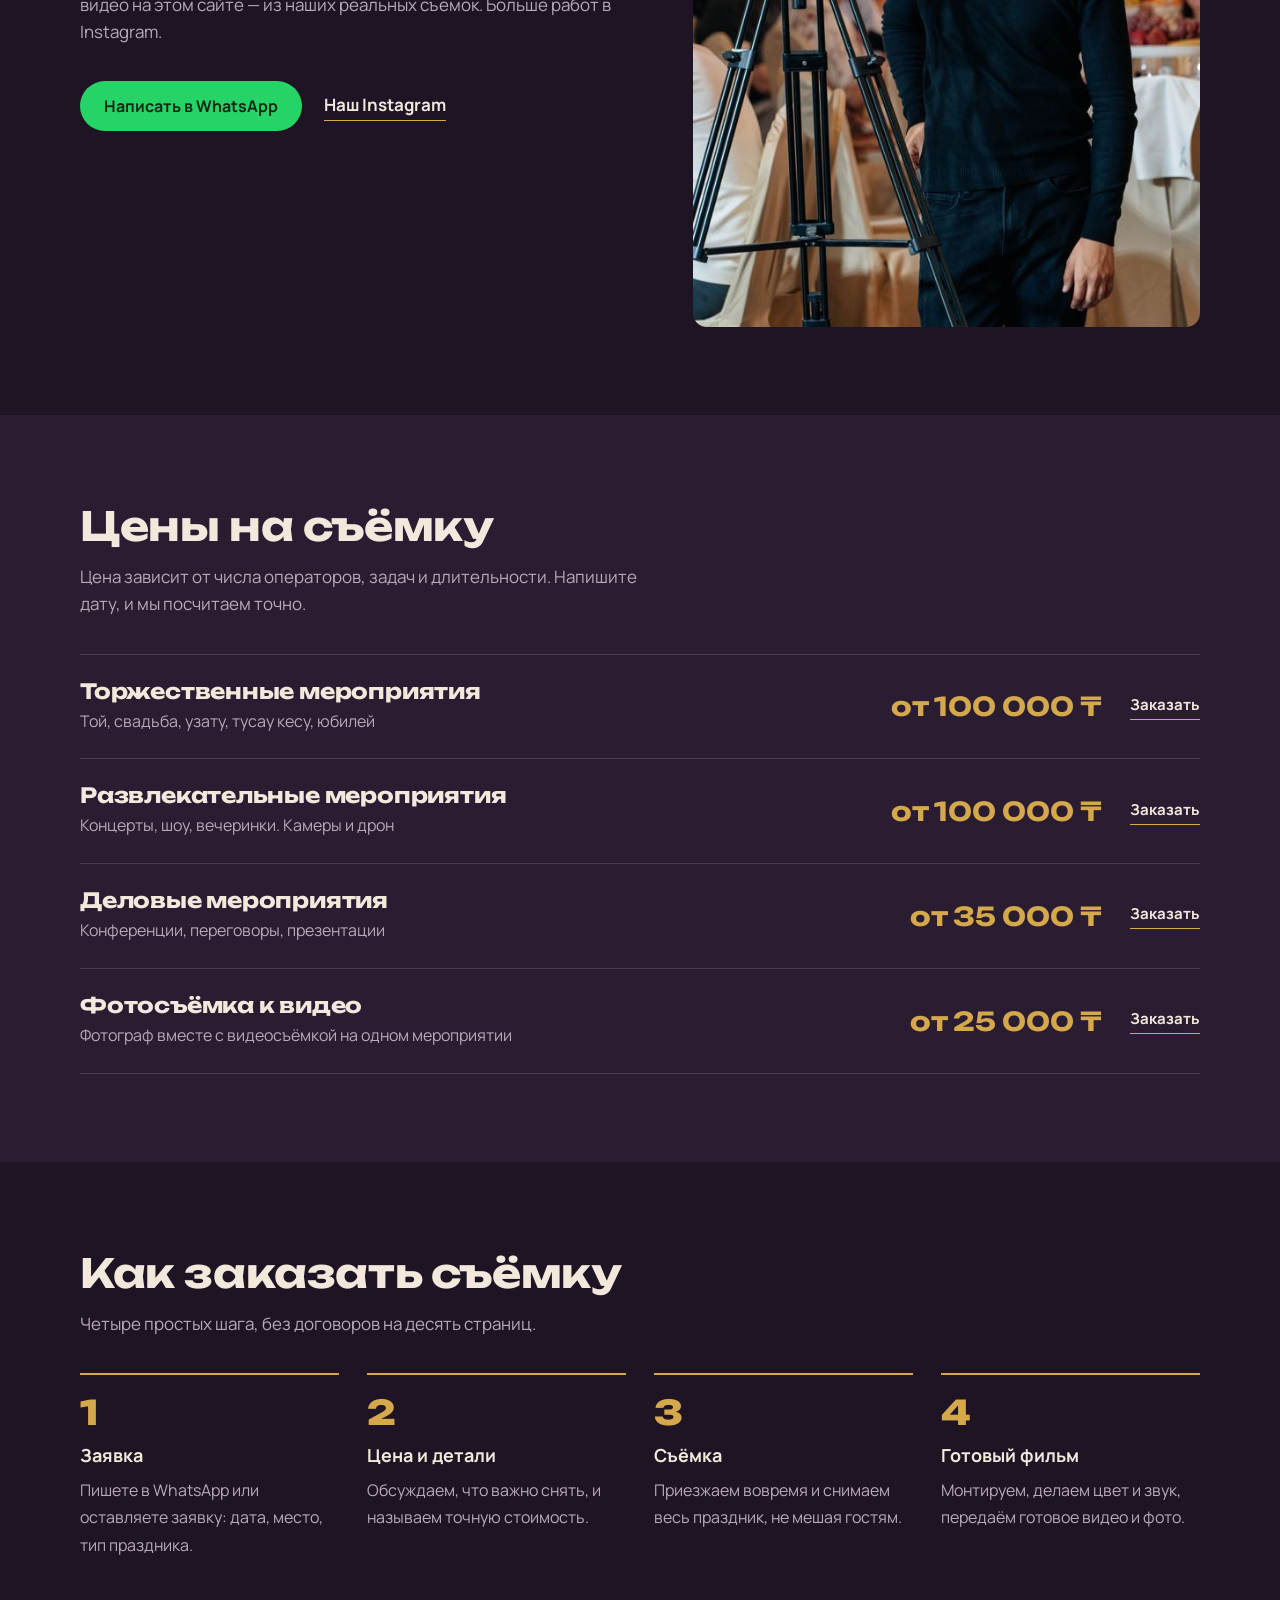
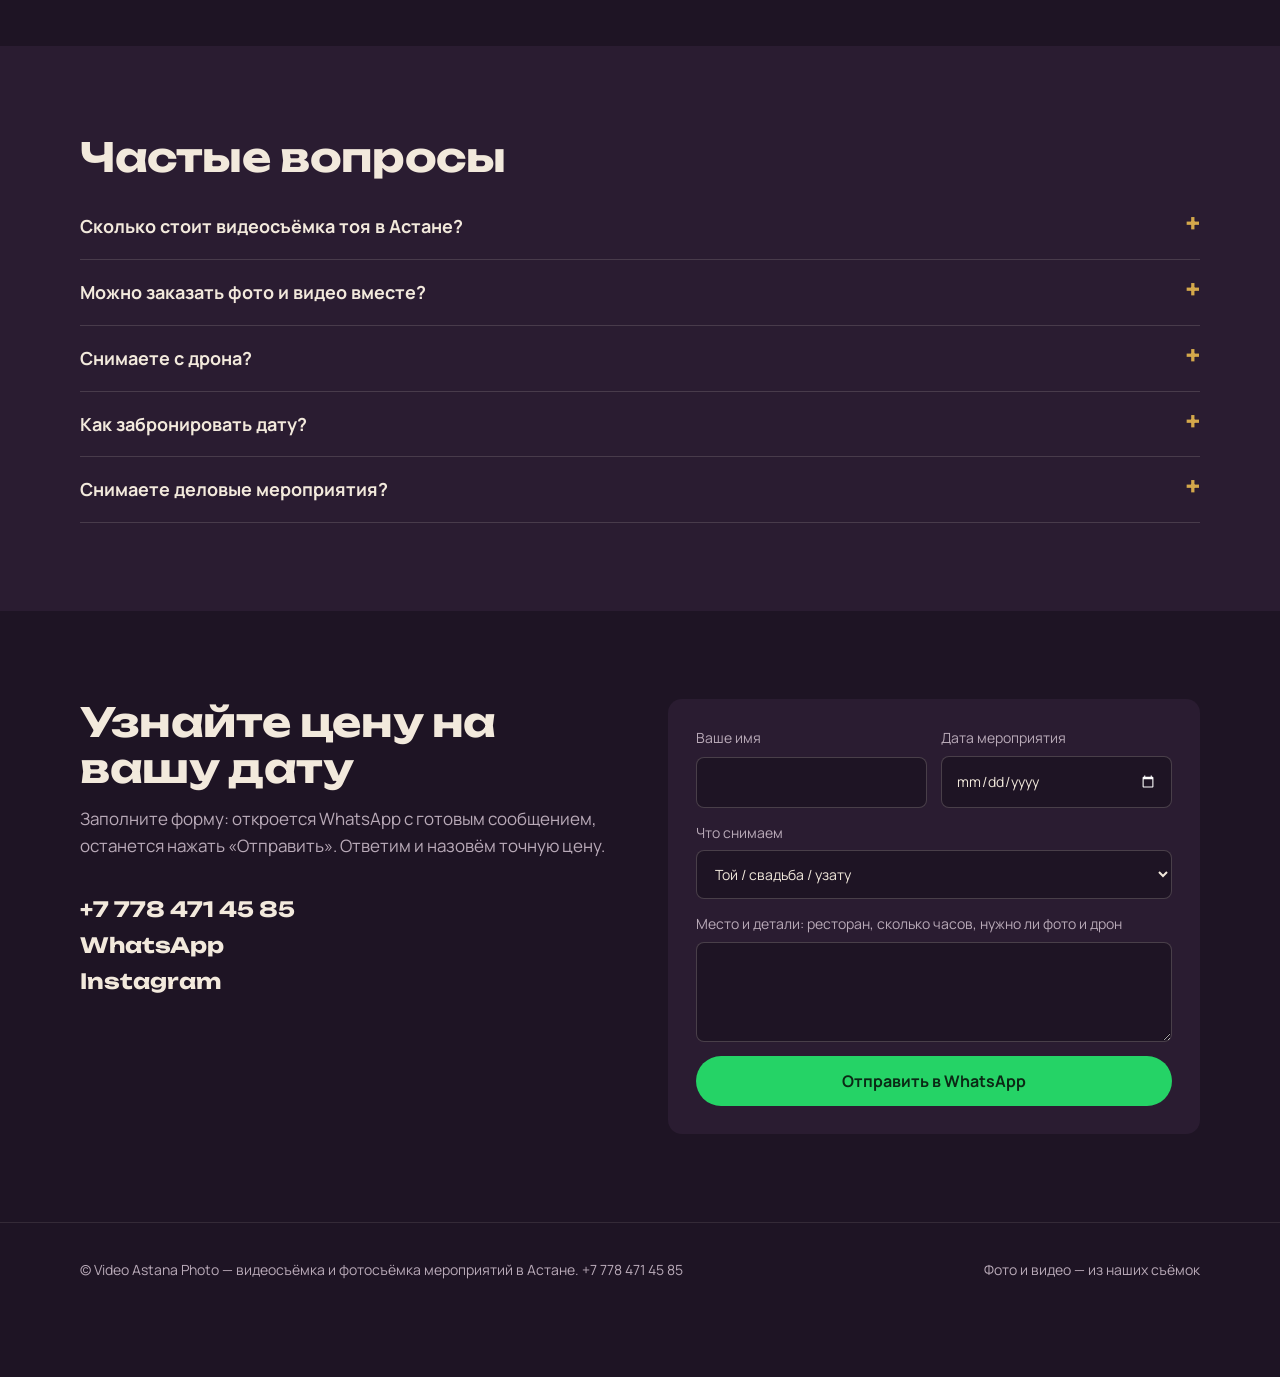
==== commit 98551ea1: "GA: use existing property (keeps Tilda-era history)" ====
--- a/index.html
+++ b/index.html
@@ -193,8 +193,8 @@
 .fab{position:fixed;right:16px;bottom:16px;z-index:20;box-shadow:0 8px 24px rgba(0,0,0,.35)}
 @media(min-width:900px){.fab span{display:none}.fab{padding:16px;border-radius:50%}}
 </style>
-<script async src="https://www.googletagmanager.com/gtag/js?id=G-WS9JP3L6KN"></script>
-<script>window.dataLayer=window.dataLayer||[];function gtag(){dataLayer.push(arguments)}gtag('js',new Date());gtag('config','G-WS9JP3L6KN');</script>
+<script async src="https://www.googletagmanager.com/gtag/js?id=G-8J325X86KR"></script>
+<script>window.dataLayer=window.dataLayer||[];function gtag(){dataLayer.push(arguments)}gtag('js',new Date());gtag('config','G-8J325X86KR');</script>
 </head>
 <body>
 
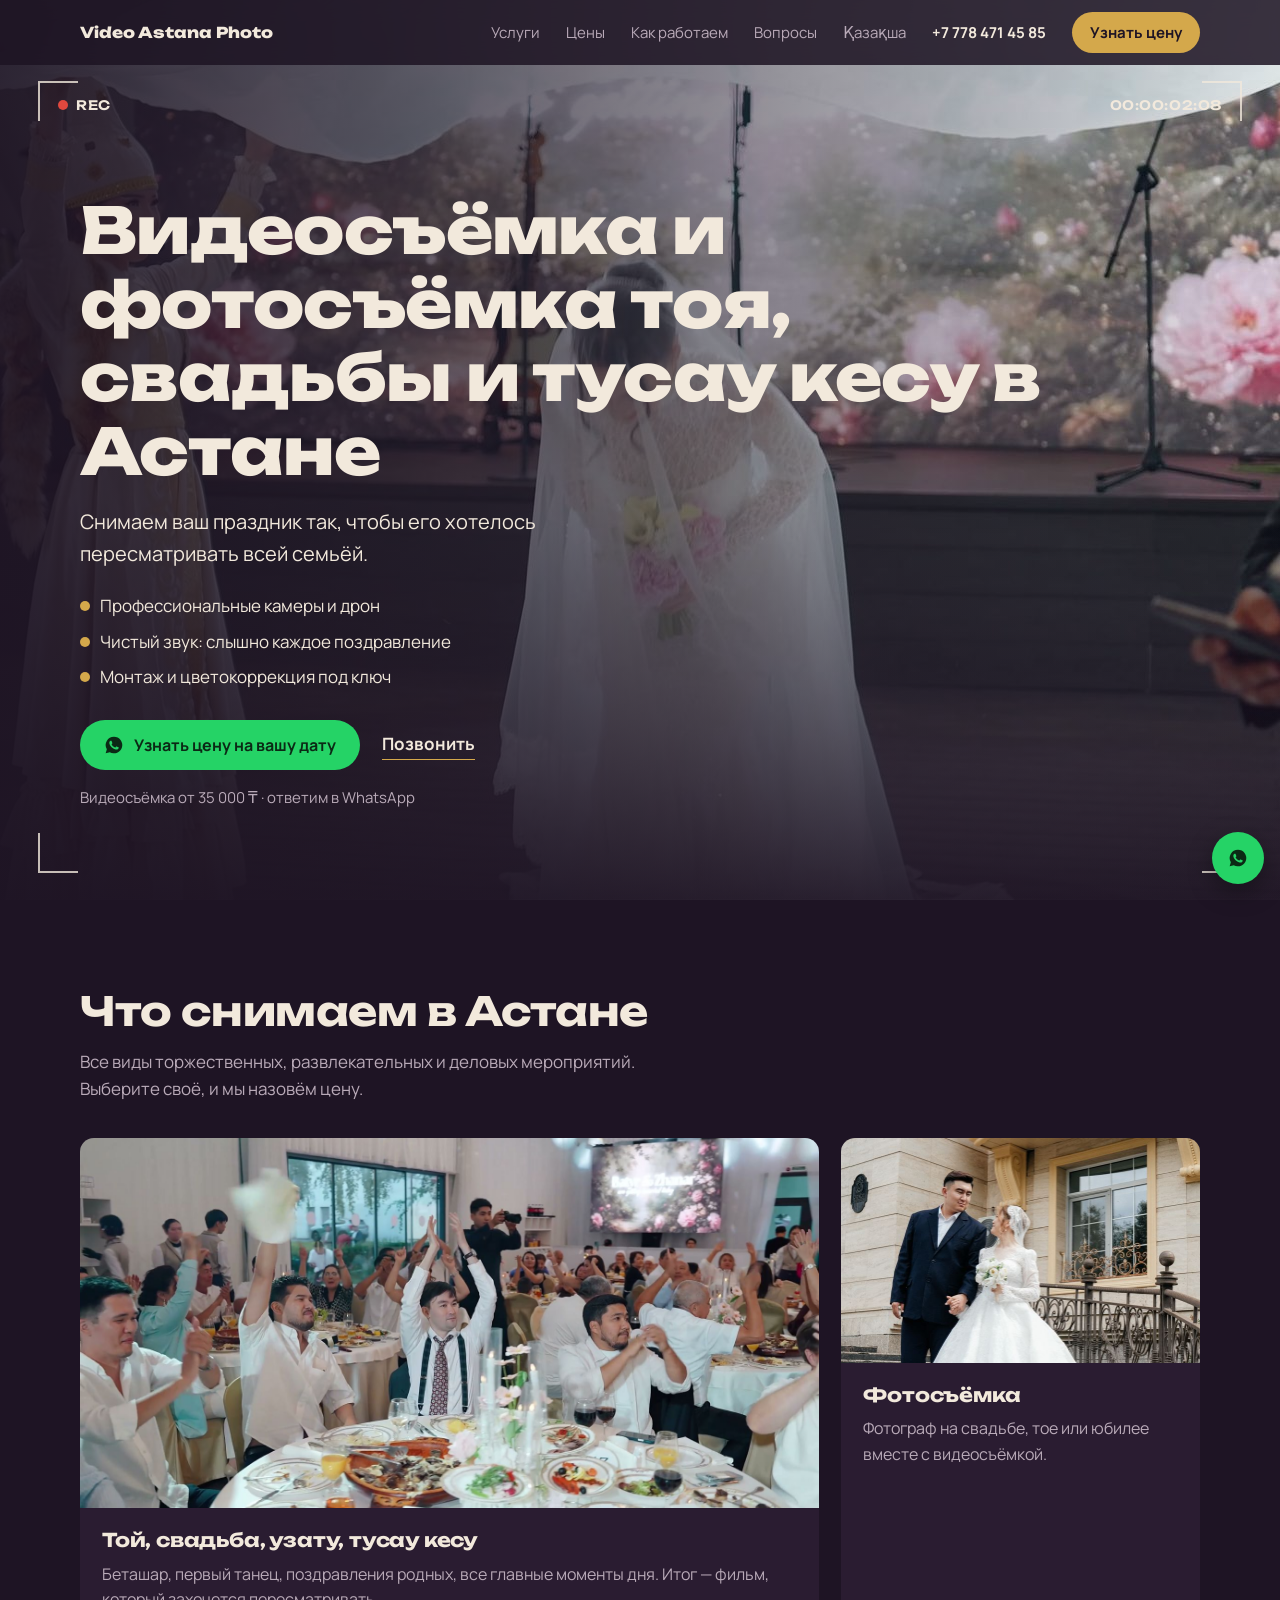
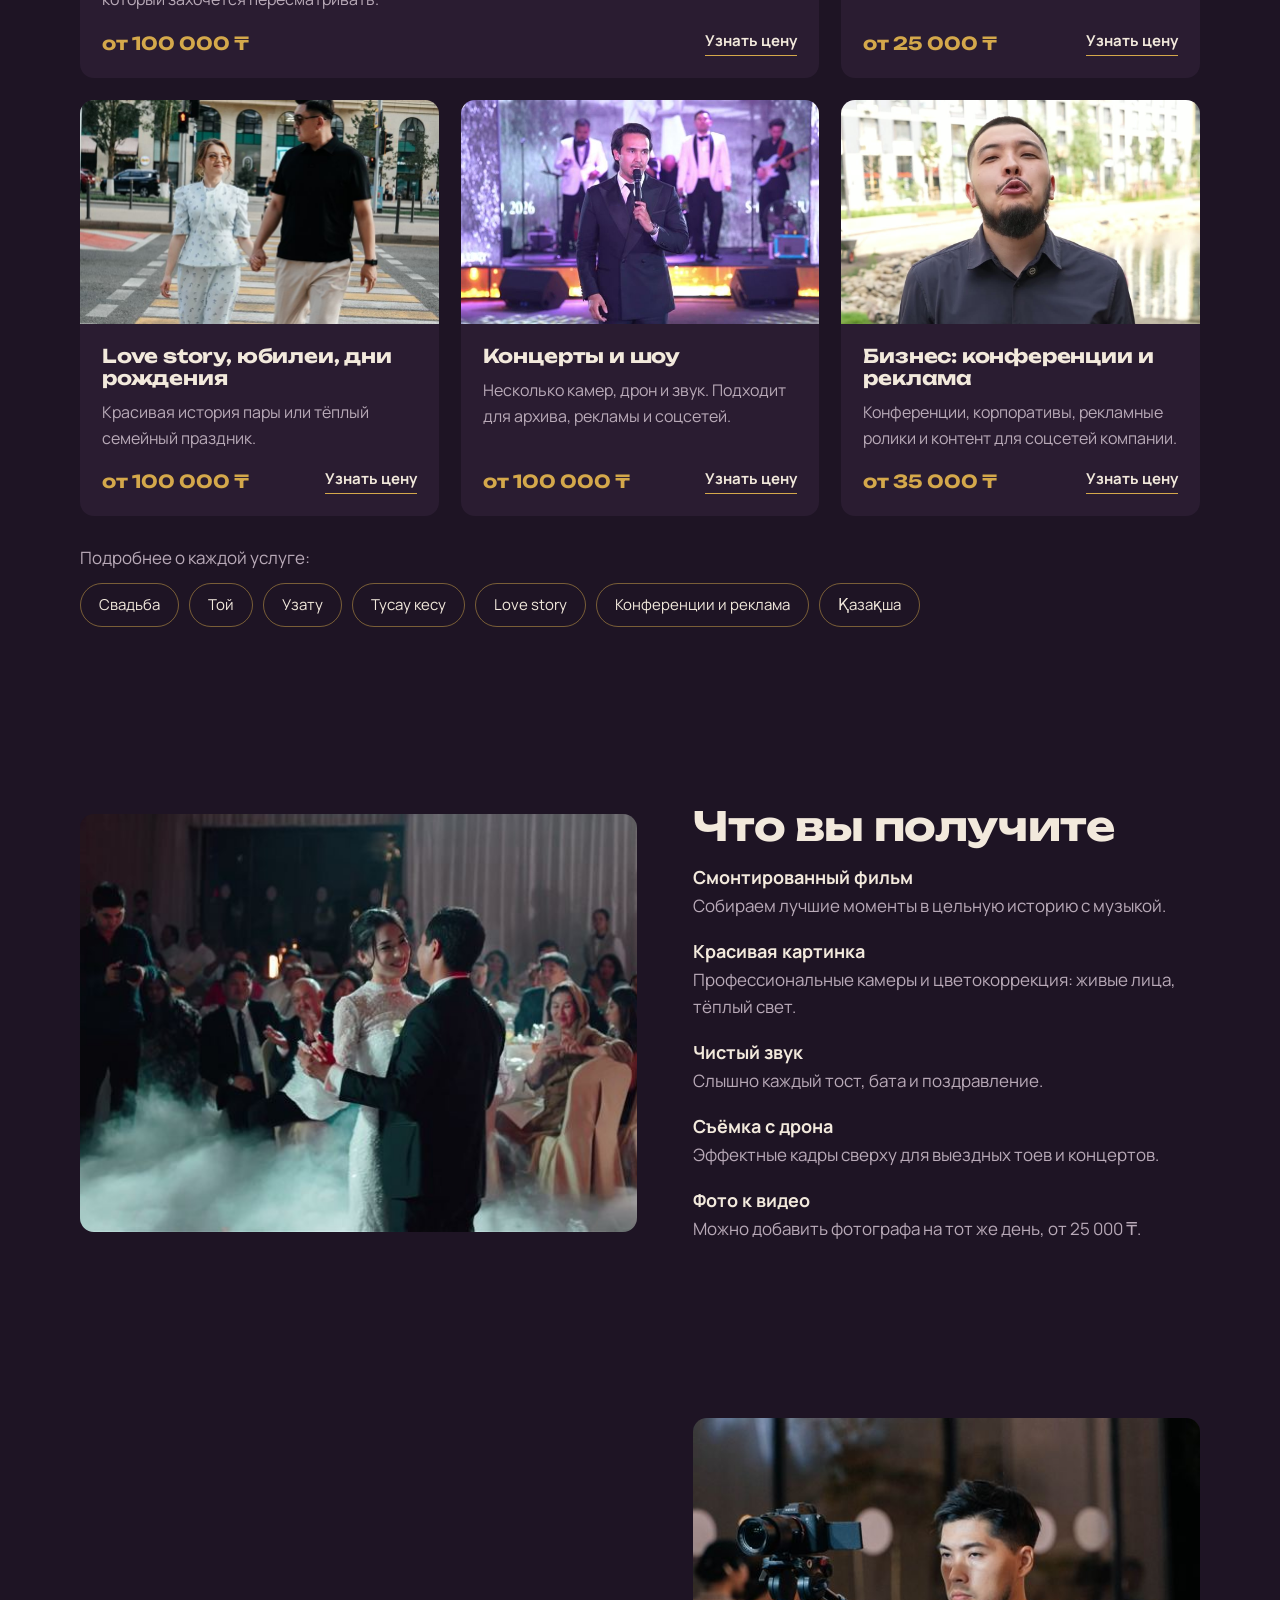
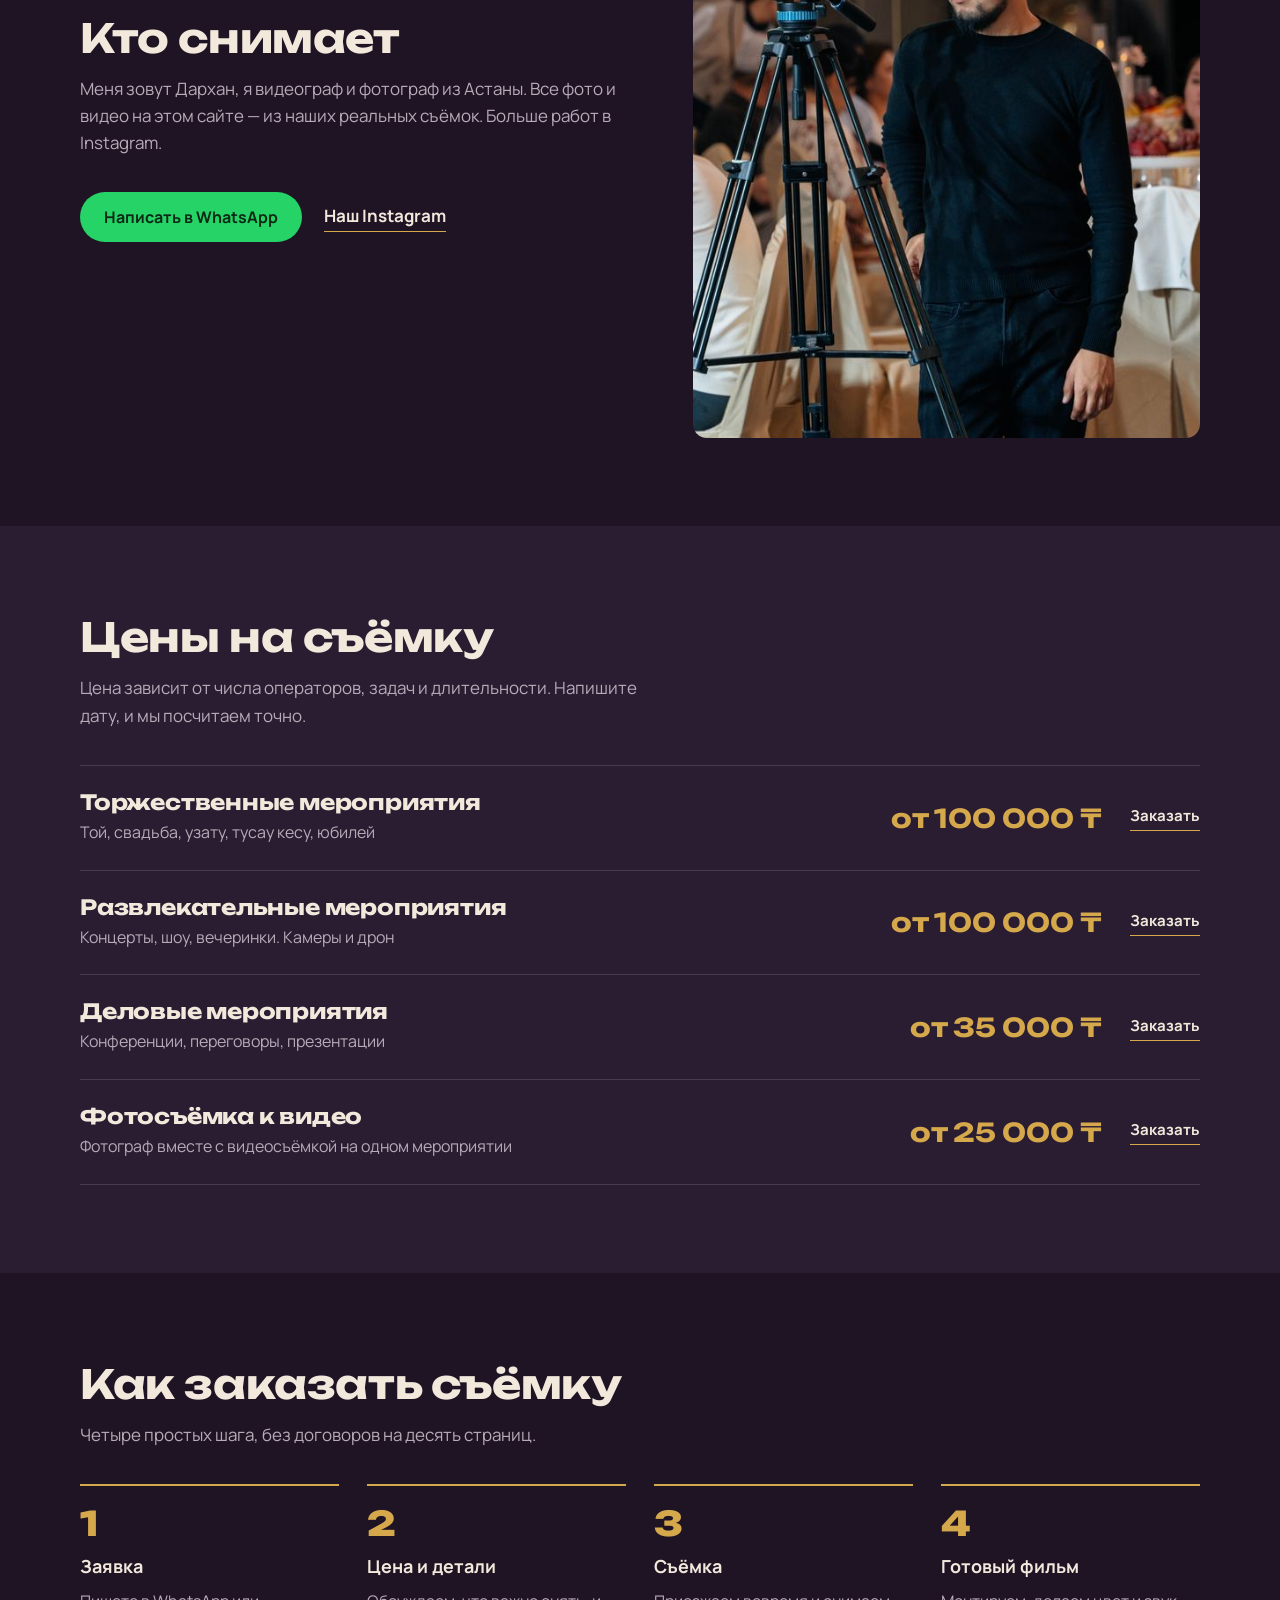
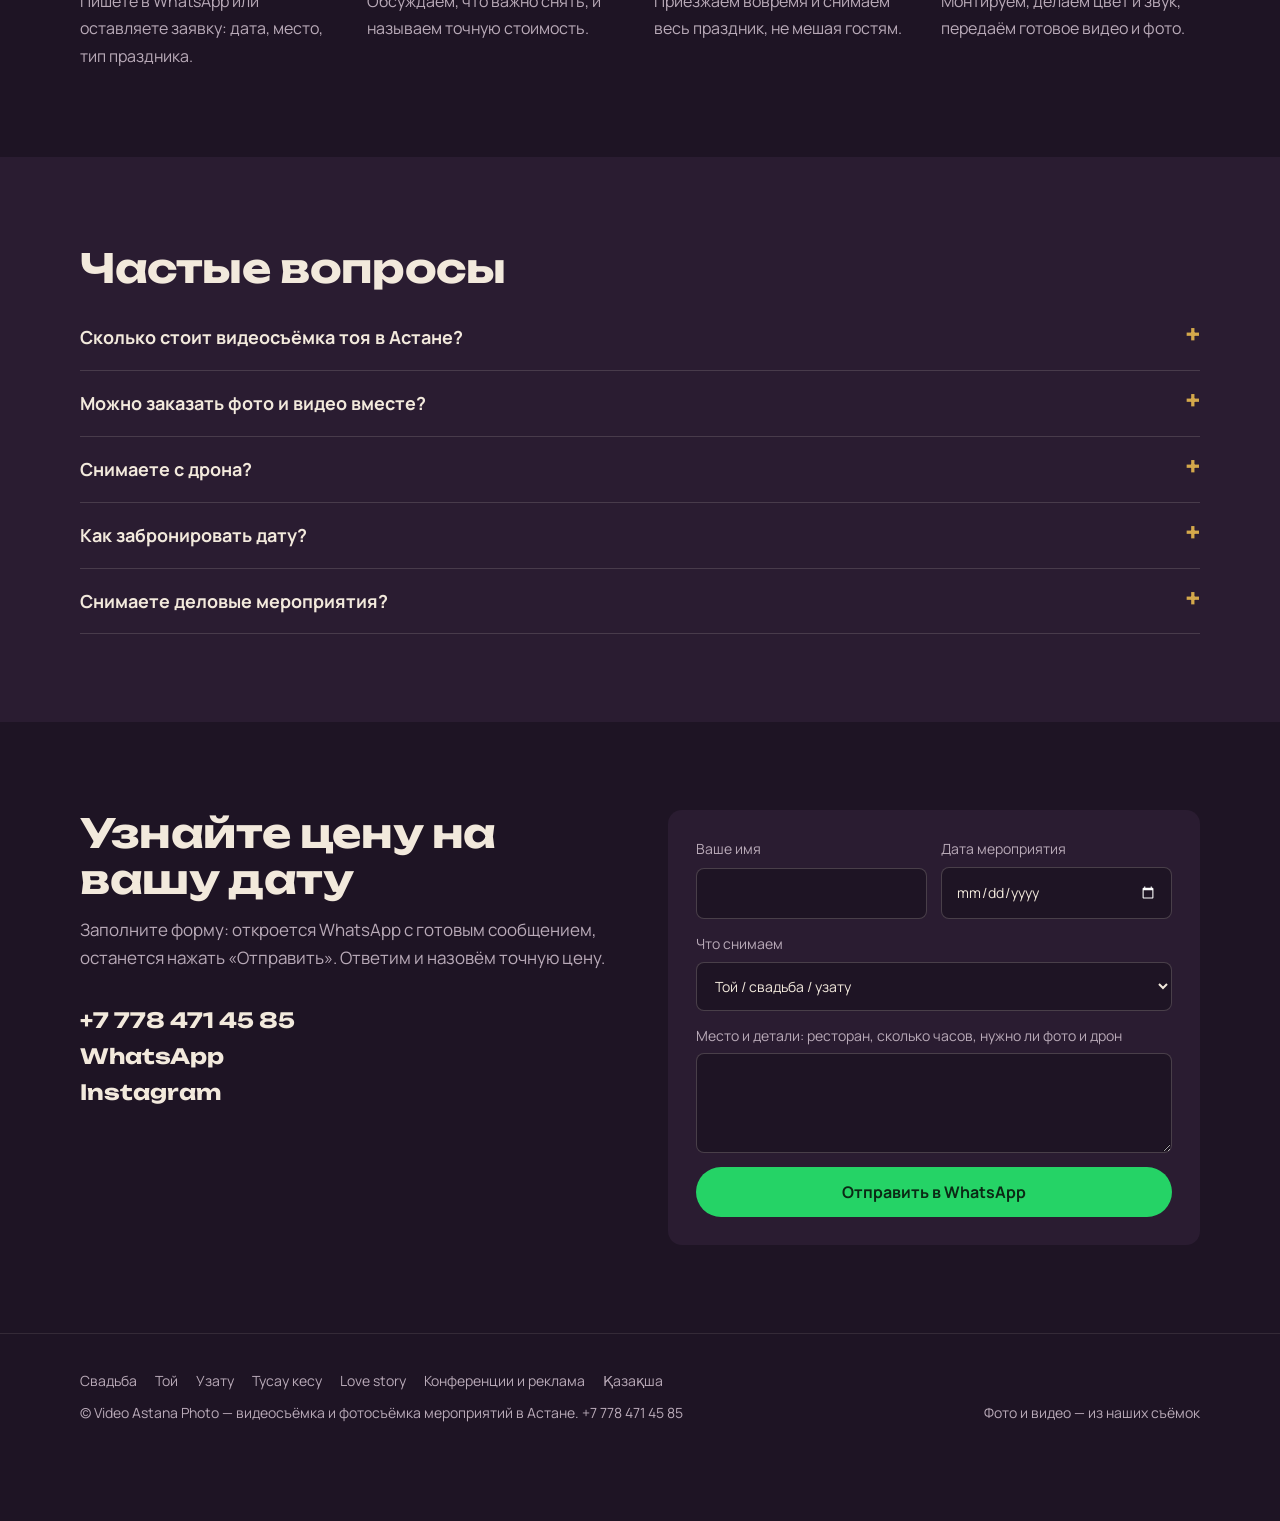
==== commit 9b66af79: "Service landing pages (RU) + Kazakh page, shared CSS/JS, sitemap" ====
--- a/index.html
+++ b/index.html
@@ -6,6 +6,8 @@
 <title>Видеосъёмка и фотосъёмка в Астане — той, свадьба, тусау кесу | Video Astana Photo</title>
 <meta name="description" content="Видеограф и фотограф в Астане: съёмка тоя, свадьбы, узату, тусау кесу, юбилея, концертов и конференций. Камеры, дрон, монтаж. Цена от 35 000 ₸. Узнайте стоимость в WhatsApp.">
 <link rel="canonical" href="https://videoastanaphoto.kz/">
+<link rel="alternate" hreflang="ru" href="https://videoastanaphoto.kz/">
+<link rel="alternate" hreflang="kk" href="https://videoastanaphoto.kz/kz/">
 <meta name="robots" content="index,follow">
 <meta name="geo.region" content="KZ-AST">
 <meta name="geo.placename" content="Астана">
@@ -60,139 +62,7 @@
 }
 </script>
 
-<style>
-:root{
-  --night:#1E1424; --deep:#2A1C31; --ivory:#F2E9DC; --mute:#B9AAB8; --gold:#D4A84B; --rec:#E0483E; --wa:#25D366;
-  --display:"Unbounded",system-ui,sans-serif; --body:"Manrope",system-ui,sans-serif;
-}
-*{box-sizing:border-box;margin:0}
-html{scroll-behavior:smooth;scroll-padding-top:76px}
-body{color-scheme:dark;background:var(--night);color:var(--ivory);font:400 17px/1.6 var(--body);-webkit-font-smoothing:antialiased}
-img{display:block;max-width:100%;height:auto}
-a{color:inherit}
-:focus-visible{outline:2px solid var(--gold);outline-offset:3px}
-.wrap{max-width:1160px;margin:0 auto;padding:0 20px}
-h1,h2,h3{font-family:var(--display);font-weight:700;line-height:1.15;letter-spacing:-.01em}
-h2{font-size:clamp(26px,3.6vw,40px);margin-bottom:14px}
-.sub{color:var(--mute);max-width:60ch;margin-bottom:36px}
-section{padding:88px 0}
-
-.btn{display:inline-flex;align-items:center;gap:10px;white-space:nowrap;background:var(--gold);color:var(--night);font:700 16px var(--body);text-decoration:none;padding:14px 24px;border-radius:999px;border:0;cursor:pointer}
-.btn:hover{background:#E2BC66}
-.btn.wa{background:var(--wa);color:#0B2915}
-.btn.wa:hover{background:#3BE07A}
-.btn svg{width:20px;height:20px;flex:none}
-.link{color:var(--ivory);font-weight:700;text-decoration:none;border-bottom:1px solid var(--gold);padding-bottom:2px}
-
-/* nav */
-.nav{position:fixed;inset:0 0 auto;z-index:10;padding:12px 0;background:rgba(30,20,36,.86);backdrop-filter:blur(10px)}
-.nav .wrap{display:flex;align-items:center;gap:26px}
-.logo{font:800 15px var(--display);text-decoration:none;margin-right:auto}
-.nav .m{text-decoration:none;color:var(--mute);font-size:15px}
-.nav .m:hover{color:var(--ivory)}
-.nav .tel{font-weight:700;text-decoration:none;font-size:15px}
-.nav .btn{padding:10px 18px;font-size:15px}
-@media(max-width:900px){.nav .m{display:none}}
-@media(max-width:560px){.nav .tel{display:none}.logo{font-size:13px}.nav .btn{padding:9px 14px;font-size:14px}}
-
-/* hero */
-.hero{position:relative;min-height:100svh;display:flex;align-items:flex-end;overflow:hidden}
-.hero>video{position:absolute;inset:0;width:100%;height:100%;object-fit:cover;object-position:60% 30%}
-.hero::after{content:"";position:absolute;inset:0;background:linear-gradient(90deg,rgba(30,20,36,.92) 0%,rgba(30,20,36,.6) 45%,rgba(30,20,36,.1) 100%),linear-gradient(0deg,rgba(30,20,36,.9),transparent 45%)}
-.vf{position:absolute;inset:max(72px,9vh) max(16px,3vw) max(20px,3vh);pointer-events:none;z-index:1}
-.vf i{position:absolute;width:40px;height:40px;border:2px solid rgba(242,233,220,.8)}
-.vf i:nth-child(1){top:0;left:0;border-width:2px 0 0 2px}
-.vf i:nth-child(2){top:0;right:0;border-width:2px 2px 0 0}
-.vf i:nth-child(3){bottom:0;left:0;border-width:0 0 2px 2px}
-.vf i:nth-child(4){bottom:0;right:0;border-width:0 2px 2px 0}
-.hud{position:absolute;top:16px;left:20px;right:20px;display:flex;justify-content:space-between;font:600 13px var(--display);letter-spacing:.04em}
-.rec{display:flex;align-items:center;gap:8px}
-.rec::before{content:"";width:10px;height:10px;border-radius:50%;background:var(--rec);animation:blink 1.2s steps(1) infinite}
-@keyframes blink{50%{opacity:0}}
-@media(prefers-reduced-motion:reduce){.rec::before{animation:none}}
-.hero .wrap{position:relative;z-index:2;width:100%;padding-top:140px;padding-bottom:max(72px,10vh)}
-.hero h1{font-size:clamp(30px,5.2vw,64px);font-weight:800;max-width:17ch;margin-bottom:18px}
-.hero .lead{font-size:clamp(17px,1.6vw,20px);max-width:44ch;margin-bottom:22px}
-.checks{list-style:none;padding:0;display:grid;gap:8px;margin-bottom:30px}
-.checks li{display:flex;gap:10px;align-items:baseline}
-.checks li::before{content:"";flex:none;width:10px;height:10px;border-radius:50%;background:var(--gold);transform:translateY(-1px)}
-.cta{display:flex;gap:14px 22px;flex-wrap:wrap;align-items:center}
-.price-hint{color:var(--mute);font-size:15px;margin-top:16px}
-
-/* services */
-.cards{display:grid;grid-template-columns:repeat(3,1fr);gap:22px}
-.card{background:var(--deep);border-radius:14px;overflow:hidden;display:flex;flex-direction:column}
-.card img{aspect-ratio:16/10;object-fit:cover;width:100%}
-.card .b{padding:22px;display:flex;flex-direction:column;gap:10px;flex:1}
-.card h3{font-size:19px}
-.card p{color:var(--mute);font-size:16px;flex:1}
-.card .row{display:flex;align-items:center;justify-content:space-between;gap:12px;margin-top:6px}
-.card b{font:700 18px var(--display);color:var(--gold);white-space:nowrap}
-.card .link{font-size:15px;white-space:nowrap}
-.card.big{grid-column:span 2}
-.card.big img{aspect-ratio:16/8}
-@media(max-width:900px){.cards{grid-template-columns:1fr 1fr}.card.big{grid-column:span 2}}
-@media(max-width:600px){.cards{grid-template-columns:1fr}.card.big{grid-column:auto}.card.big img{aspect-ratio:16/10}}
-
-/* get */
-.get{display:grid;grid-template-columns:1.1fr 1fr;gap:56px;align-items:center}
-.get img{border-radius:14px;aspect-ratio:4/3;object-fit:cover;width:100%}
-.get img.portrait{aspect-ratio:4/5;max-height:620px;object-position:50% 20%}
-.get ul{list-style:none;padding:0;display:grid;gap:18px}
-.get li strong{display:block;font-size:18px}
-.get li span{color:var(--mute)}
-@media(max-width:860px){.get{grid-template-columns:1fr;gap:32px}}
-
-/* prices */
-.prices{background:var(--deep)}
-.plist{border-top:1px solid rgba(242,233,220,.15)}
-.plist>div{display:grid;grid-template-columns:1fr auto auto;gap:6px 28px;align-items:center;padding:24px 0;border-bottom:1px solid rgba(242,233,220,.15)}
-.plist h3{font-size:clamp(17px,2vw,21px)}
-.plist p{color:var(--mute);grid-column:1;font-size:16px}
-.plist b{font:700 clamp(19px,2.3vw,26px) var(--display);color:var(--gold);white-space:nowrap;grid-row:1/3;grid-column:2}
-.plist .link{grid-row:1/3;grid-column:3;font-size:15px;white-space:nowrap}
-@media(max-width:640px){.plist>div{grid-template-columns:1fr;gap:6px}.plist h3,.plist b,.plist p,.plist .link{grid-row:auto;grid-column:1}.plist .link{justify-self:start;margin-top:4px}}
-.note{color:var(--mute);margin-top:22px;font-size:15px}
-
-/* steps */
-.steps{list-style:none;padding:0;display:grid;grid-template-columns:repeat(4,1fr);gap:28px;counter-reset:s}
-.steps li{counter-increment:s;border-top:2px solid var(--gold);padding-top:16px}
-.steps li::before{content:counter(s);font:800 34px var(--display);color:var(--gold);display:block;margin-bottom:8px}
-.steps strong{display:block;font-size:18px;margin-bottom:6px}
-.steps span{color:var(--mute);font-size:16px}
-@media(max-width:860px){.steps{grid-template-columns:1fr 1fr}}
-@media(max-width:520px){.steps{grid-template-columns:1fr}}
-
-/* faq */
-.faq details{border-bottom:1px solid rgba(242,233,220,.15);padding:18px 0}
-.faq summary{cursor:pointer;font-weight:700;font-size:18px;list-style:none;display:flex;justify-content:space-between;gap:16px}
-.faq summary::-webkit-details-marker{display:none}
-.faq summary::after{content:"+";font:700 22px var(--display);color:var(--gold);line-height:1}
-.faq details[open] summary::after{content:"−"}
-.faq p{color:var(--mute);margin-top:10px;max-width:70ch}
-
-/* order */
-.order{display:grid;grid-template-columns:1fr 1fr;gap:56px}
-@media(max-width:860px){.order{grid-template-columns:1fr;gap:32px}}
-form{display:grid;gap:14px;background:var(--deep);padding:28px;border-radius:14px}
-label{display:grid;gap:6px;font-size:14px;color:var(--mute)}
-input,select,textarea{font:inherit;color:var(--ivory);background:var(--night);border:1px solid rgba(242,233,220,.2);border-radius:8px;padding:13px 14px;width:100%}
-input:focus,select:focus,textarea:focus{border-color:var(--gold);outline:none}
-textarea{min-height:100px;resize:vertical}
-.two{display:grid;grid-template-columns:1fr 1fr;gap:14px}
-@media(max-width:520px){.two{grid-template-columns:1fr}}
-form .btn{justify-content:center}
-.contacts{display:grid;gap:10px;margin-top:26px}
-.contacts a{font:700 21px var(--display);text-decoration:none}
-.contacts a:hover{color:var(--gold)}
-
-footer{padding:36px 0 96px;color:var(--mute);font-size:14px;border-top:1px solid rgba(242,233,220,.1)}
-footer .wrap{display:flex;justify-content:space-between;flex-wrap:wrap;gap:10px 24px}
-
-/* sticky WhatsApp */
-.fab{position:fixed;right:16px;bottom:16px;z-index:20;box-shadow:0 8px 24px rgba(0,0,0,.35)}
-@media(min-width:900px){.fab span{display:none}.fab{padding:16px;border-radius:50%}}
-</style>
+<link rel="stylesheet" href="/style.css">
 <script async src="https://www.googletagmanager.com/gtag/js?id=G-8J325X86KR"></script>
 <script>window.dataLayer=window.dataLayer||[];function gtag(){dataLayer.push(arguments)}gtag('js',new Date());gtag('config','G-8J325X86KR');</script>
 </head>
@@ -202,8 +72,9 @@
   <a class="logo" href="#top">Video Astana Photo</a>
   <a class="m" href="#uslugi">Услуги</a>
   <a class="m" href="#ceny">Цены</a>
-  <a class="m" href="#kak">Как работаем</a>
-  <a class="m" href="#faq">Вопросы</a>
+  <a class="m x" href="#kak">Как работаем</a>
+  <a class="m x" href="#faq">Вопросы</a>
+  <a class="m" href="/kz/" hreflang="kk">Қазақша</a>
   <a class="tel" href="tel:+77784714585">+7 778 471 45 85</a>
   <a class="btn" href="#zayavka">Узнать цену</a>
 </div></nav>
@@ -260,6 +131,8 @@
       <div class="row"><b>от 35 000 ₸</b><a class="link" href="#zayavka" data-type="Деловое мероприятие">Узнать цену</a></div></div>
     </article>
   </div>
+  <p class="sub" style="margin:28px 0 12px">Подробнее о каждой услуге:</p>
+  <div class="related"><a href="/svadba/">Свадьба</a><a href="/toy/">Той</a><a href="/uzatu/">Узату</a><a href="/tusau-kesu/">Тусау кесу</a><a href="/love-story/">Love story</a><a href="/konferencii/">Конференции и реклама</a><a href="/kz/" hreflang="kk">Қазақша</a></div>
 </div></section>
 
 <section><div class="wrap get">
@@ -344,34 +217,13 @@
 </main>
 
 <footer><div class="wrap">
+  <nav class="foot-links" aria-label="Услуги"><a href="/svadba/">Свадьба</a><a href="/toy/">Той</a><a href="/uzatu/">Узату</a><a href="/tusau-kesu/">Тусау кесу</a><a href="/love-story/">Love story</a><a href="/konferencii/">Конференции и реклама</a><a href="/kz/" hreflang="kk">Қазақша</a></nav>
   <span>© Video Astana Photo — видеосъёмка и фотосъёмка мероприятий в Астане. +7 778 471 45 85</span>
   <span>Фото и видео — из наших съёмок</span>
 </div></footer>
 
 <a class="btn wa fab" href="https://wa.me/77784714585" aria-label="Написать в WhatsApp"><svg viewBox="0 0 24 24" fill="currentColor" aria-hidden="true"><path d="M12 2a10 10 0 0 0-8.6 15.1L2 22l5-1.3A10 10 0 1 0 12 2Zm5.3 14.2c-.2.6-1.3 1.2-1.8 1.2-.5.1-1 .2-3.3-.7-2.8-1.1-4.6-4-4.7-4.2-.1-.2-1.1-1.5-1.1-2.9s.7-2 1-2.3c.2-.3.5-.3.7-.3h.5c.2 0 .4 0 .6.5l.8 2c.1.2.1.4 0 .5l-.3.5-.4.4c-.1.1-.3.3-.1.6.2.3.8 1.3 1.6 2.1 1.1 1 2 1.3 2.3 1.4.3.1.5.1.6-.1l.9-1c.2-.3.4-.2.6-.1l1.9.9c.3.1.5.2.5.3.1.1.1.7-.1 1.2Z"/></svg><span>WhatsApp</span></a>
 
-<script>
-// viewfinder timecode
-const tc=document.getElementById('tc'),t0=performance.now(),p=n=>String(n).padStart(2,'0');
-if(!matchMedia('(prefers-reduced-motion: reduce)').matches)(function tick(){
-  const f=Math.floor((performance.now()-t0)/40),s=Math.floor(f/25);
-  tc.textContent=`${p(Math.floor(s/3600))}:${p(Math.floor(s/60)%60)}:${p(s%60)}:${p(f%25)}`;
-  requestAnimationFrame(tick)})();
-// "Узнать цену" on a service preselects it in the form
-document.querySelectorAll('[data-type]').forEach(a=>a.addEventListener('click',()=>{document.getElementById('type').value=a.dataset.type}));
-// form -> WhatsApp
-// analytics: phone / WhatsApp clicks, where on the page they happened
-document.addEventListener('click',e=>{
-  const a=e.target.closest('a[href^="tel:"],a[href*="wa.me"]');if(!a||!window.gtag)return;
-  const where=a.classList.contains('fab')?'floating':(a.closest('section,header,nav,footer')?.id||a.closest('section,header,nav,footer')?.tagName.toLowerCase()||'page');
-  gtag('event',a.href.startsWith('tel:')?'click_phone':'click_whatsapp',{link_location:where});
-});
-document.getElementById('f').addEventListener('submit',e=>{
-  e.preventDefault();const d=new FormData(e.target);
-  if(window.gtag)gtag('event','generate_lead',{form_type:d.get('type')});
-  const txt=`Здравствуйте! Заявка с сайта.\nИмя: ${d.get('name')}\nМероприятие: ${d.get('type')}\nДата: ${d.get('date')||'—'}\n${d.get('msg')}`;
-  location.href='https://wa.me/77784714585?text='+encodeURIComponent(txt.trim());
-});
-</script>
+<script src="/site.js"></script>
 </body>
 </html>
--- a/style.css
+++ b/style.css
@@ -0,0 +1,160 @@
+:root{
+  --night:#1E1424; --deep:#2A1C31; --ivory:#F2E9DC; --mute:#B9AAB8; --gold:#D4A84B; --rec:#E0483E; --wa:#25D366;
+  --display:"Unbounded",system-ui,sans-serif; --body:"Manrope",system-ui,sans-serif;
+}
+*{box-sizing:border-box;margin:0}
+html{scroll-behavior:smooth;scroll-padding-top:76px}
+body{color-scheme:dark;background:var(--night);color:var(--ivory);font:400 17px/1.6 var(--body);-webkit-font-smoothing:antialiased}
+img{display:block;max-width:100%;height:auto}
+a{color:inherit}
+:focus-visible{outline:2px solid var(--gold);outline-offset:3px}
+.wrap{max-width:1160px;margin:0 auto;padding:0 20px}
+h1,h2,h3{font-family:var(--display);font-weight:700;line-height:1.15;letter-spacing:-.01em}
+h2{font-size:clamp(26px,3.6vw,40px);margin-bottom:14px}
+.sub{color:var(--mute);max-width:60ch;margin-bottom:36px}
+section{padding:88px 0}
+
+.btn{display:inline-flex;align-items:center;gap:10px;white-space:nowrap;background:var(--gold);color:var(--night);font:700 16px var(--body);text-decoration:none;padding:14px 24px;border-radius:999px;border:0;cursor:pointer}
+.btn:hover{background:#E2BC66}
+.btn.wa{background:var(--wa);color:#0B2915}
+.btn.wa:hover{background:#3BE07A}
+.btn svg{width:20px;height:20px;flex:none}
+.link{color:var(--ivory);font-weight:700;text-decoration:none;border-bottom:1px solid var(--gold);padding-bottom:2px}
+
+/* nav */
+.nav{position:fixed;inset:0 0 auto;z-index:10;padding:12px 0;background:rgba(30,20,36,.86);backdrop-filter:blur(10px)}
+.nav .wrap{display:flex;align-items:center;gap:26px}
+.logo{font:800 15px var(--display);text-decoration:none;margin-right:auto}
+.nav .m{text-decoration:none;color:var(--mute);font-size:15px;white-space:nowrap}
+.nav .m:hover{color:var(--ivory)}
+.nav .tel{font-weight:700;text-decoration:none;font-size:15px;white-space:nowrap}
+.logo{white-space:nowrap}
+.nav .btn{padding:10px 18px;font-size:15px}
+@media(max-width:1100px){.nav .m.x{display:none}}
+@media(max-width:900px){.nav .m{display:none}}
+@media(max-width:560px){.nav .tel{display:none}.logo{font-size:13px}.nav .btn{padding:9px 14px;font-size:14px}}
+
+/* hero */
+.hero{position:relative;min-height:100svh;display:flex;align-items:flex-end;overflow:hidden}
+.hero>video{position:absolute;inset:0;width:100%;height:100%;object-fit:cover;object-position:60% 30%}
+.hero::after{content:"";position:absolute;inset:0;background:linear-gradient(90deg,rgba(30,20,36,.92) 0%,rgba(30,20,36,.6) 45%,rgba(30,20,36,.1) 100%),linear-gradient(0deg,rgba(30,20,36,.9),transparent 45%)}
+.vf{position:absolute;inset:max(72px,9vh) max(16px,3vw) max(20px,3vh);pointer-events:none;z-index:1}
+.vf i{position:absolute;width:40px;height:40px;border:2px solid rgba(242,233,220,.8)}
+.vf i:nth-child(1){top:0;left:0;border-width:2px 0 0 2px}
+.vf i:nth-child(2){top:0;right:0;border-width:2px 2px 0 0}
+.vf i:nth-child(3){bottom:0;left:0;border-width:0 0 2px 2px}
+.vf i:nth-child(4){bottom:0;right:0;border-width:0 2px 2px 0}
+.hud{position:absolute;top:16px;left:20px;right:20px;display:flex;justify-content:space-between;font:600 13px var(--display);letter-spacing:.04em}
+.rec{display:flex;align-items:center;gap:8px}
+.rec::before{content:"";width:10px;height:10px;border-radius:50%;background:var(--rec);animation:blink 1.2s steps(1) infinite}
+@keyframes blink{50%{opacity:0}}
+@media(prefers-reduced-motion:reduce){.rec::before{animation:none}}
+.hero .wrap{position:relative;z-index:2;width:100%;padding-top:140px;padding-bottom:max(72px,10vh)}
+.hero h1{font-size:clamp(30px,5.2vw,64px);font-weight:800;max-width:17ch;margin-bottom:18px}
+.hero .lead{font-size:clamp(17px,1.6vw,20px);max-width:44ch;margin-bottom:22px}
+.checks{list-style:none;padding:0;display:grid;gap:8px;margin-bottom:30px}
+.checks li{display:flex;gap:10px;align-items:baseline}
+.checks li::before{content:"";flex:none;width:10px;height:10px;border-radius:50%;background:var(--gold);transform:translateY(-1px)}
+.cta{display:flex;gap:14px 22px;flex-wrap:wrap;align-items:center}
+.price-hint{color:var(--mute);font-size:15px;margin-top:16px}
+
+/* services */
+.cards{display:grid;grid-template-columns:repeat(3,1fr);gap:22px}
+.card{background:var(--deep);border-radius:14px;overflow:hidden;display:flex;flex-direction:column}
+.card img{aspect-ratio:16/10;object-fit:cover;width:100%}
+.card .b{padding:22px;display:flex;flex-direction:column;gap:10px;flex:1}
+.card h3{font-size:19px}
+.card p{color:var(--mute);font-size:16px;flex:1}
+.card .row{display:flex;align-items:center;justify-content:space-between;gap:12px;margin-top:6px}
+.card b{font:700 18px var(--display);color:var(--gold);white-space:nowrap}
+.card .link{font-size:15px;white-space:nowrap}
+.card.big{grid-column:span 2}
+.card.big img{aspect-ratio:16/8}
+@media(max-width:900px){.cards{grid-template-columns:1fr 1fr}.card.big{grid-column:span 2}}
+@media(max-width:600px){.cards{grid-template-columns:1fr}.card.big{grid-column:auto}.card.big img{aspect-ratio:16/10}}
+
+/* get */
+.get{display:grid;grid-template-columns:1.1fr 1fr;gap:56px;align-items:center}
+.get img{border-radius:14px;aspect-ratio:4/3;object-fit:cover;width:100%}
+.get img.portrait{aspect-ratio:4/5;max-height:620px;object-position:50% 20%}
+.get ul{list-style:none;padding:0;display:grid;gap:18px}
+.get li strong{display:block;font-size:18px}
+.get li span{color:var(--mute)}
+@media(max-width:860px){.get{grid-template-columns:1fr;gap:32px}}
+
+/* prices */
+.prices{background:var(--deep)}
+.plist{border-top:1px solid rgba(242,233,220,.15)}
+.plist>div{display:grid;grid-template-columns:1fr auto auto;gap:6px 28px;align-items:center;padding:24px 0;border-bottom:1px solid rgba(242,233,220,.15)}
+.plist h3{font-size:clamp(17px,2vw,21px)}
+.plist p{color:var(--mute);grid-column:1;font-size:16px}
+.plist b{font:700 clamp(19px,2.3vw,26px) var(--display);color:var(--gold);white-space:nowrap;grid-row:1/3;grid-column:2}
+.plist .link{grid-row:1/3;grid-column:3;font-size:15px;white-space:nowrap}
+@media(max-width:640px){.plist>div{grid-template-columns:1fr;gap:6px}.plist h3,.plist b,.plist p,.plist .link{grid-row:auto;grid-column:1}.plist .link{justify-self:start;margin-top:4px}}
+.note{color:var(--mute);margin-top:22px;font-size:15px}
+
+/* steps */
+.steps{list-style:none;padding:0;display:grid;grid-template-columns:repeat(4,1fr);gap:28px;counter-reset:s}
+.steps li{counter-increment:s;border-top:2px solid var(--gold);padding-top:16px}
+.steps li::before{content:counter(s);font:800 34px var(--display);color:var(--gold);display:block;margin-bottom:8px}
+.steps strong{display:block;font-size:18px;margin-bottom:6px}
+.steps span{color:var(--mute);font-size:16px}
+@media(max-width:860px){.steps{grid-template-columns:1fr 1fr}}
+@media(max-width:520px){.steps{grid-template-columns:1fr}}
+
+/* faq */
+.faq details{border-bottom:1px solid rgba(242,233,220,.15);padding:18px 0}
+.faq summary{cursor:pointer;font-weight:700;font-size:18px;list-style:none;display:flex;justify-content:space-between;gap:16px}
+.faq summary::-webkit-details-marker{display:none}
+.faq summary::after{content:"+";font:700 22px var(--display);color:var(--gold);line-height:1}
+.faq details[open] summary::after{content:"−"}
+.faq p{color:var(--mute);margin-top:10px;max-width:70ch}
+
+/* order */
+.order{display:grid;grid-template-columns:1fr 1fr;gap:56px}
+@media(max-width:860px){.order{grid-template-columns:1fr;gap:32px}}
+form{display:grid;gap:14px;background:var(--deep);padding:28px;border-radius:14px}
+label{display:grid;gap:6px;font-size:14px;color:var(--mute)}
+input,select,textarea{font:inherit;color:var(--ivory);background:var(--night);border:1px solid rgba(242,233,220,.2);border-radius:8px;padding:13px 14px;width:100%}
+input:focus,select:focus,textarea:focus{border-color:var(--gold);outline:none}
+textarea{min-height:100px;resize:vertical}
+.two{display:grid;grid-template-columns:1fr 1fr;gap:14px}
+@media(max-width:520px){.two{grid-template-columns:1fr}}
+form .btn{justify-content:center}
+.contacts{display:grid;gap:10px;margin-top:26px}
+.contacts a{font:700 21px var(--display);text-decoration:none}
+.contacts a:hover{color:var(--gold)}
+
+footer{padding:36px 0 96px;color:var(--mute);font-size:14px;border-top:1px solid rgba(242,233,220,.1)}
+footer .wrap{display:flex;justify-content:space-between;flex-wrap:wrap;gap:10px 24px}
+
+/* sticky WhatsApp */
+.fab{position:fixed;right:16px;bottom:16px;z-index:20;box-shadow:0 8px 24px rgba(0,0,0,.35)}
+@media(min-width:900px){.fab span{display:none}.fab{padding:16px;border-radius:50%}}
+
+/* service pages */
+.page-hero{position:relative;min-height:72svh;display:flex;align-items:flex-end;overflow:hidden}
+.page-hero>img{position:absolute;inset:0;width:100%;height:100%;object-fit:cover}
+.page-hero::after{content:"";position:absolute;inset:0;background:linear-gradient(90deg,rgba(30,20,36,.92) 0%,rgba(30,20,36,.55) 50%,rgba(30,20,36,.15) 100%),linear-gradient(0deg,rgba(30,20,36,.95),transparent 50%)}
+.page-hero .wrap{position:relative;z-index:2;width:100%;padding-top:120px;padding-bottom:56px}
+.page-hero h1{font-size:clamp(28px,4.6vw,56px);font-weight:800;max-width:18ch;margin-bottom:16px}
+.page-hero .lead{font-size:clamp(17px,1.6vw,20px);max-width:46ch;margin-bottom:24px}
+.crumbs{font-size:14px;color:var(--mute);margin-bottom:14px}
+.crumbs a{color:var(--mute)}
+.prose{max-width:68ch}
+.prose p{margin-bottom:16px}
+.moments{list-style:none;padding:0;display:grid;grid-template-columns:repeat(auto-fill,minmax(230px,1fr));gap:14px;margin-top:24px}
+.moments li{background:var(--deep);border-radius:12px;padding:18px}
+.moments strong{display:block;margin-bottom:4px}
+.moments span{color:var(--mute);font-size:16px}
+.gallery{display:grid;grid-template-columns:repeat(auto-fit,minmax(220px,1fr));gap:12px}
+.gallery img{border-radius:10px;aspect-ratio:16/10;object-fit:cover;width:100%}
+.pricebox{display:flex;flex-wrap:wrap;gap:16px 32px;align-items:center;background:var(--deep);border-radius:14px;padding:26px}
+.pricebox b{font:700 clamp(24px,3vw,34px) var(--display);color:var(--gold)}
+.pricebox p{color:var(--mute);flex:1;min-width:240px}
+.related{display:flex;flex-wrap:wrap;gap:10px}
+.related a{border:1px solid rgba(212,168,75,.5);border-radius:999px;padding:9px 18px;text-decoration:none;font-size:15px}
+.related a:hover{border-color:var(--gold);color:var(--gold)}
+.foot-links{display:flex;flex-wrap:wrap;gap:8px 18px;width:100%}
+.foot-links a{color:var(--mute);text-decoration:none}
+.foot-links a:hover{color:var(--ivory)}
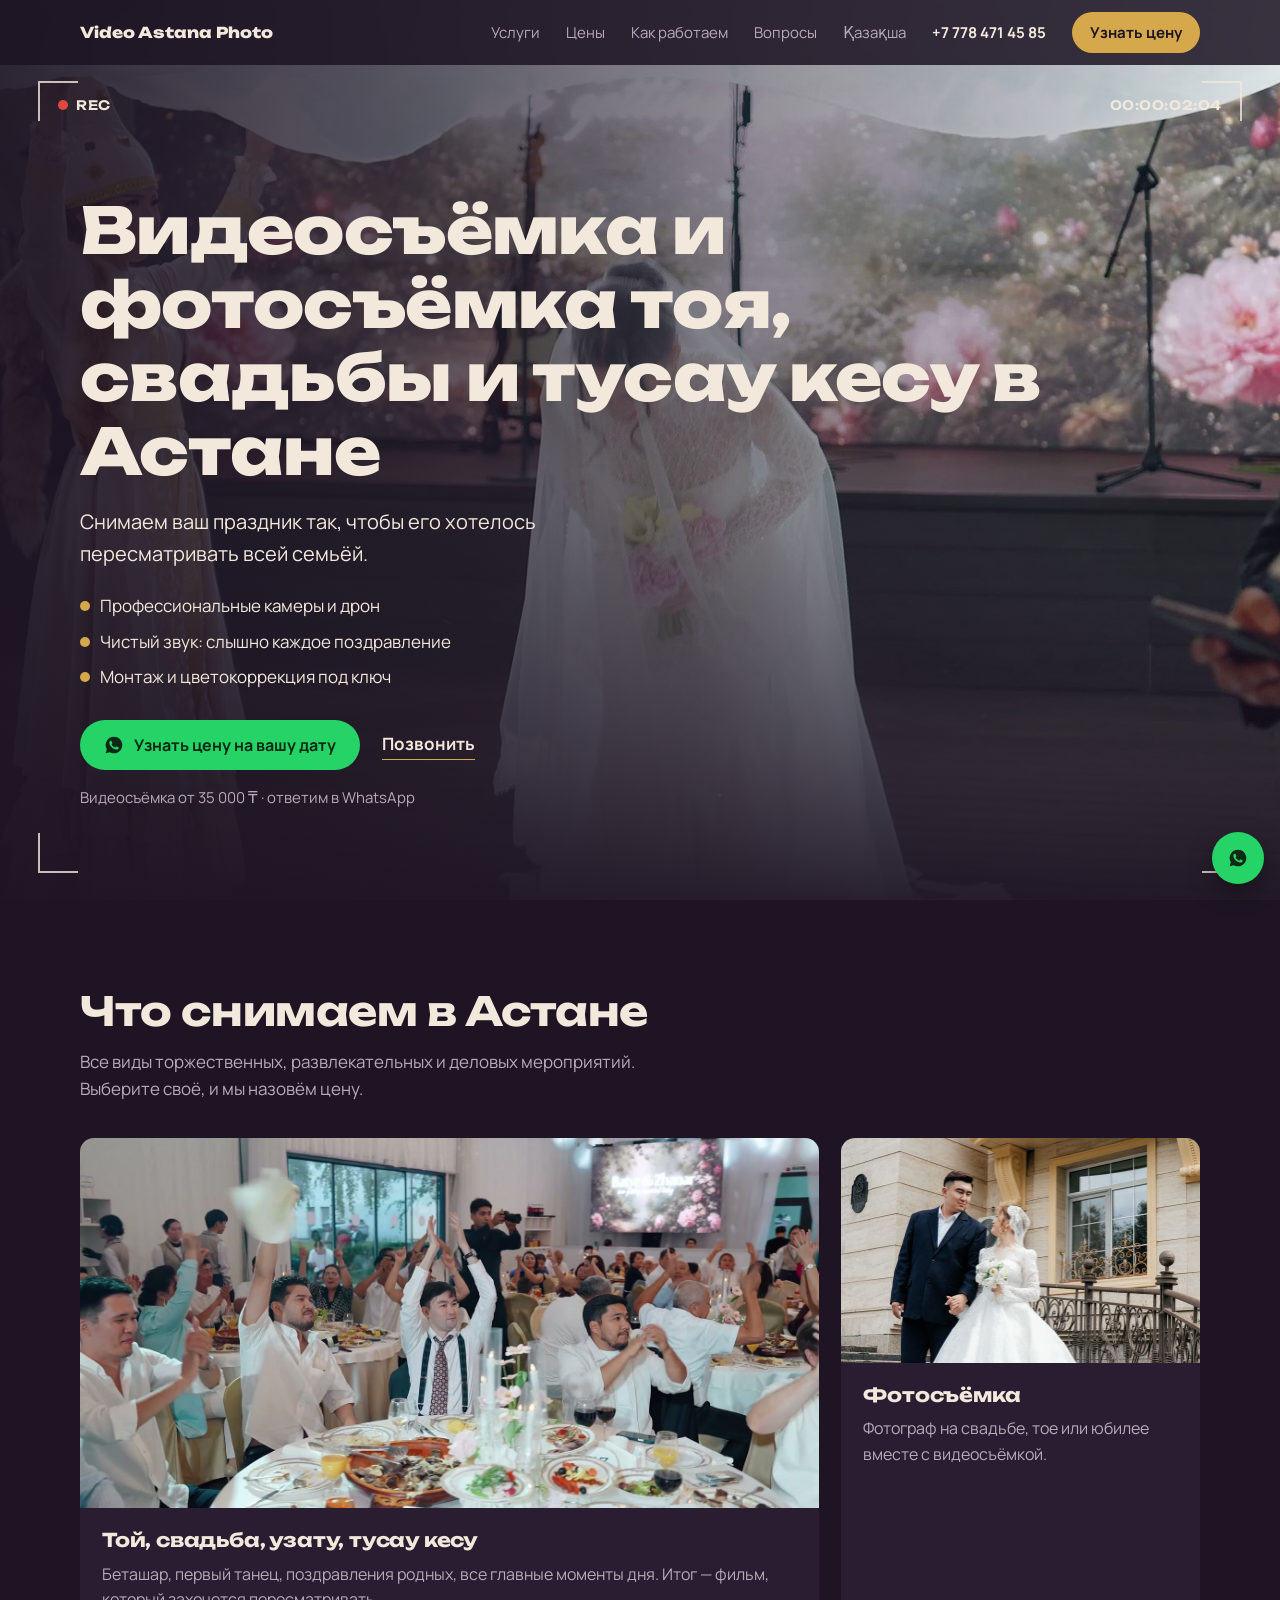
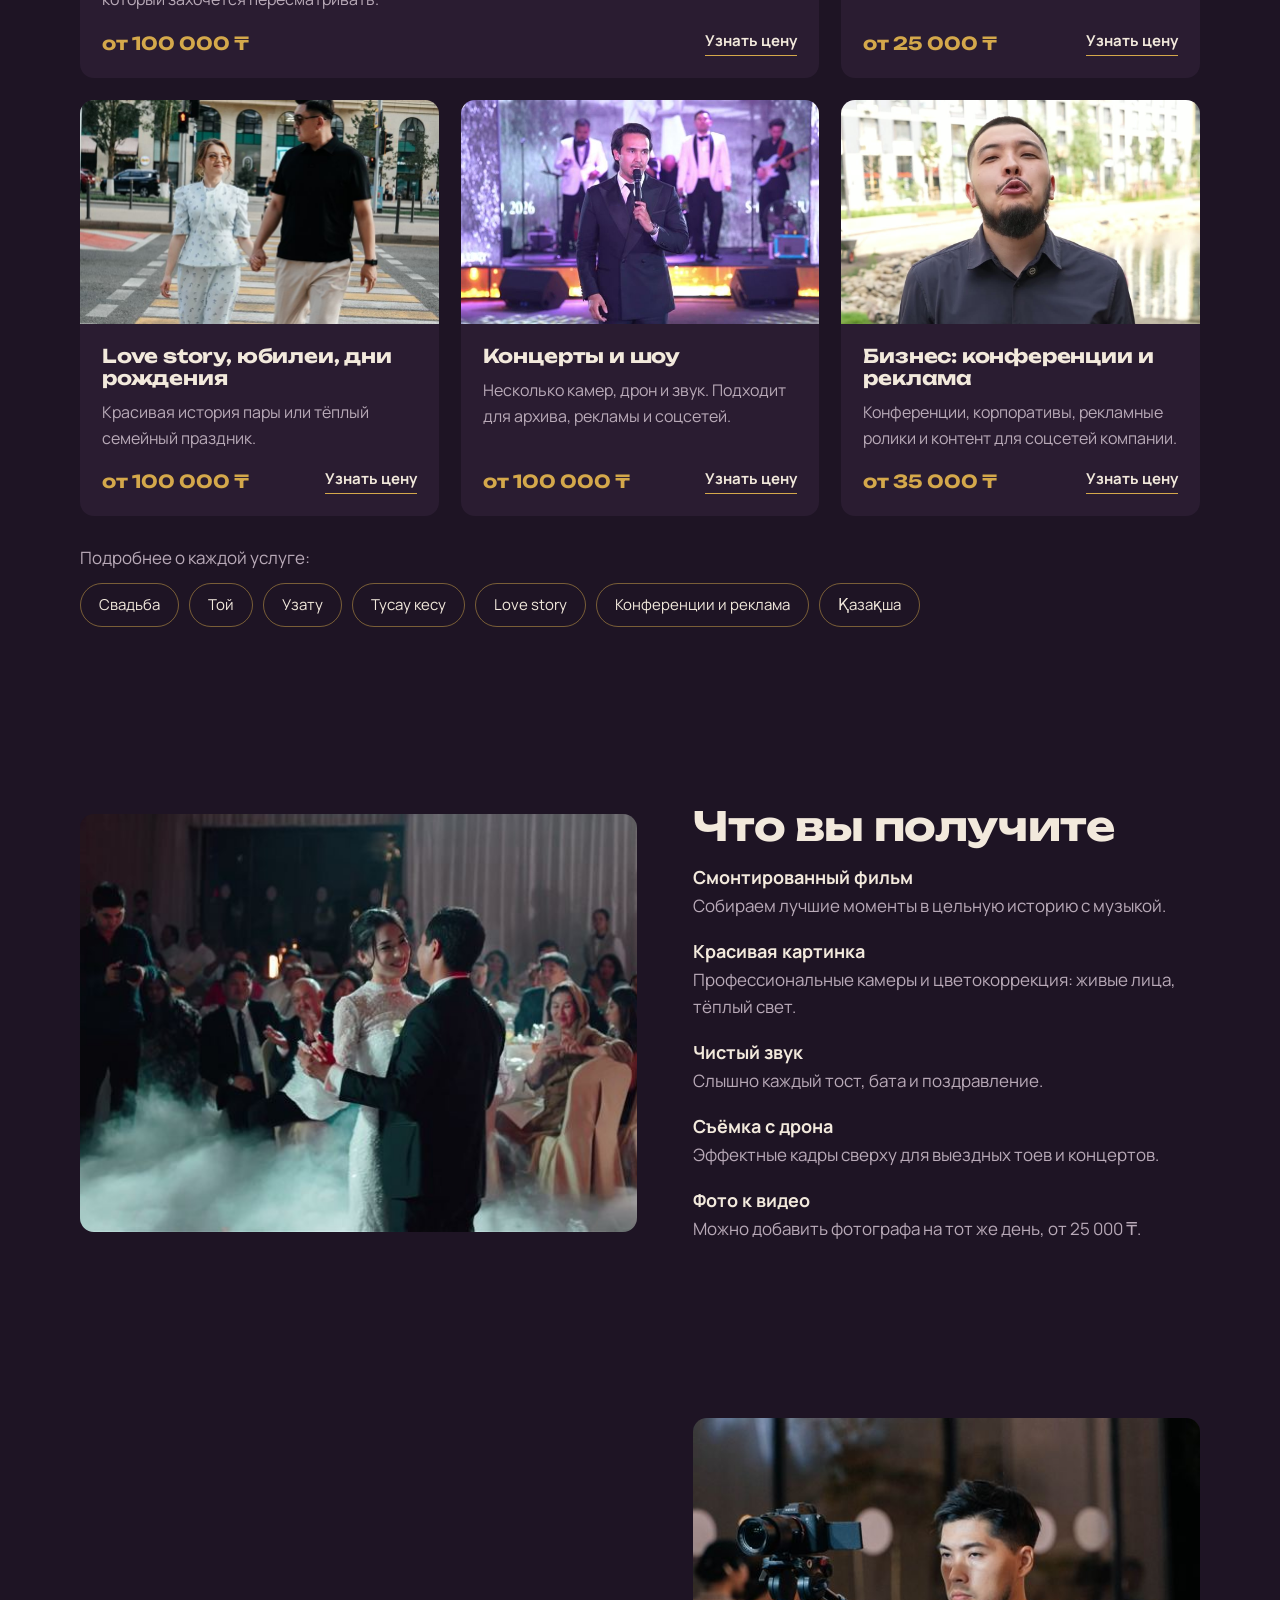
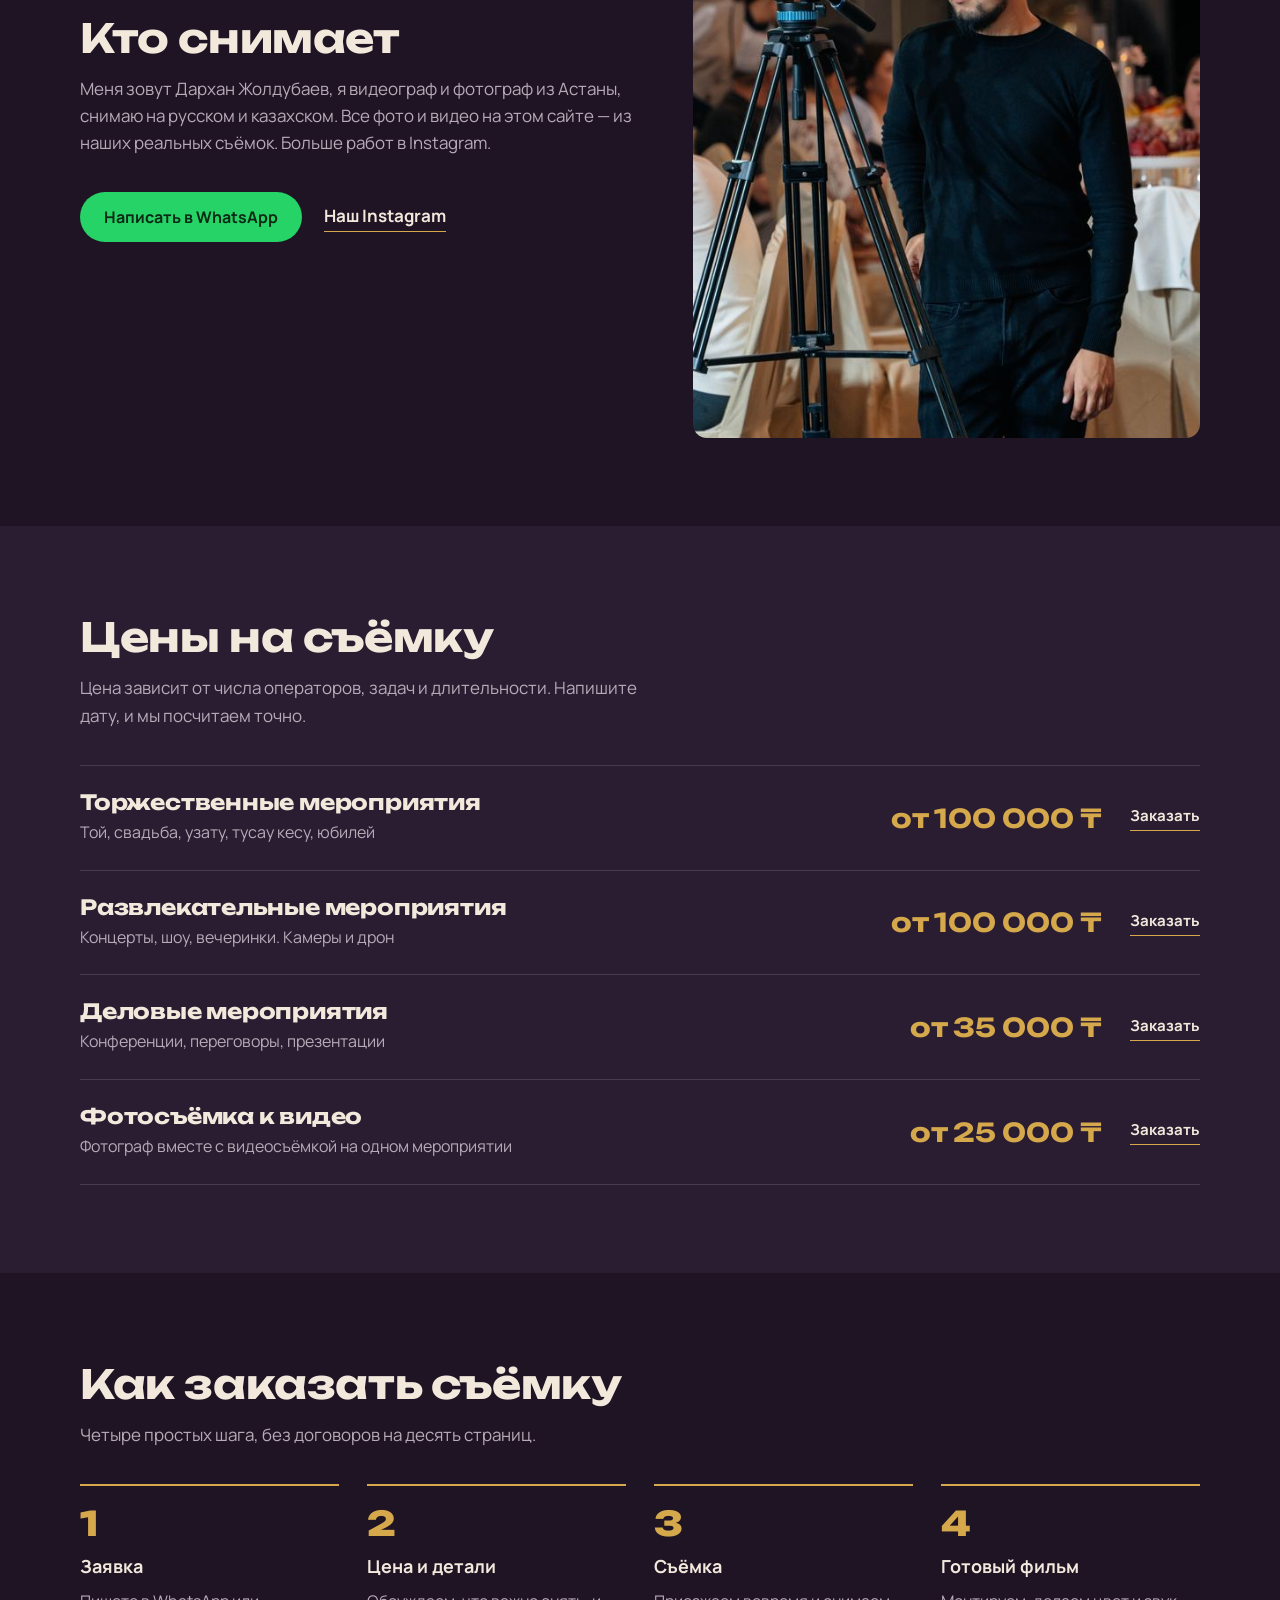
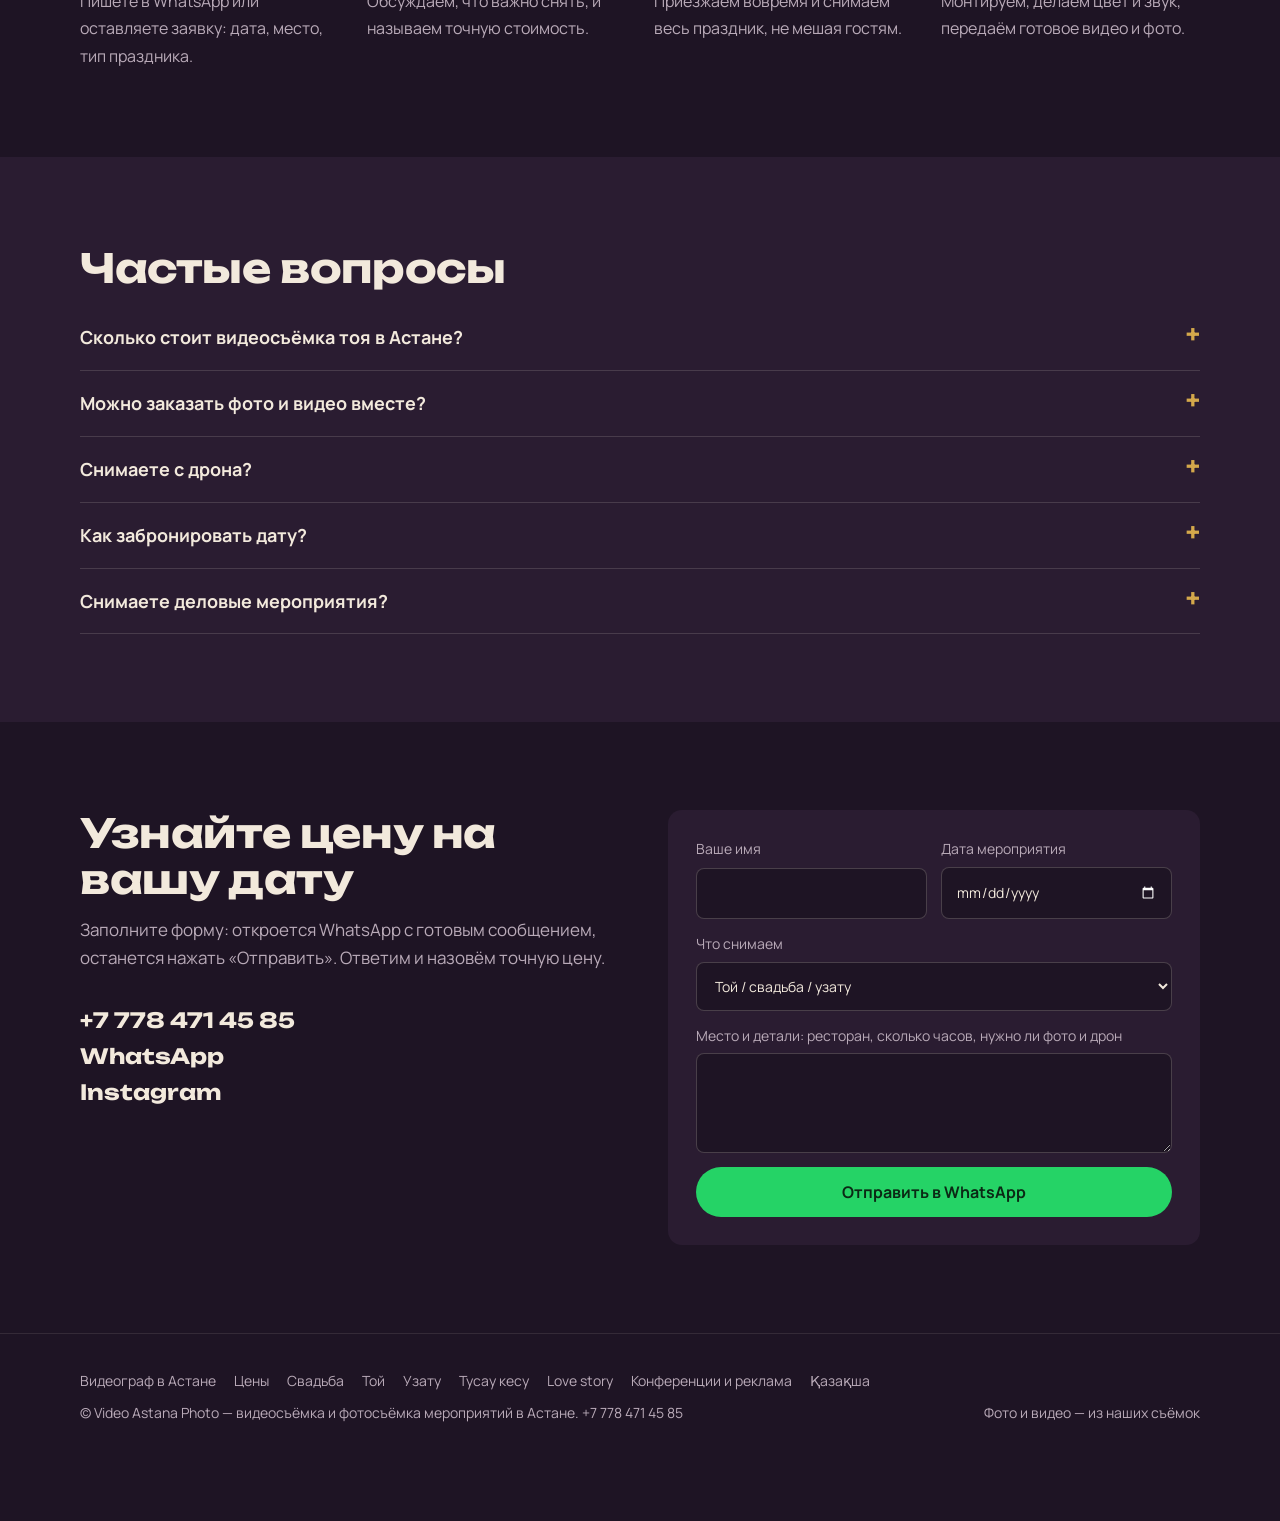
==== commit d6f36b2d: "GEO: AI bots in robots, llms.txt, Person schema, pages videograf-astana + ceny, IndexNow key Co-Auth" ====
--- a/index.html
+++ b/index.html
@@ -39,7 +39,13 @@
   "currenciesAccepted":"KZT",
   "address":{"@type":"PostalAddress","addressLocality":"Астана","addressCountry":"KZ"},
   "areaServed":{"@type":"City","name":"Астана"},
+  "alternateName":["Видеограф Дархан Астана","Video Astana Photo — видеосъёмка в Астане"],
   "sameAs":["https://instagram.com/video_astana_photo"],
+  "founder":{"@id":"https://videoastanaphoto.kz/#darkhan"},
+  "employee":{"@id":"https://videoastanaphoto.kz/#darkhan"},
+  "knowsLanguage":["ru","kk"],
+  "openingHoursSpecification":{"@type":"OpeningHoursSpecification","dayOfWeek":["Monday","Tuesday","Wednesday","Thursday","Friday","Saturday","Sunday"],"opens":"09:00","closes":"21:00"},
+  "contactPoint":{"@type":"ContactPoint","telephone":"+77784714585","contactType":"customer service","availableLanguage":["ru","kk"],"url":"https://wa.me/77784714585"},
   "hasOfferCatalog":{"@type":"OfferCatalog","name":"Съёмка мероприятий","itemListElement":[
     {"@type":"Offer","itemOffered":{"@type":"Service","name":"Видеосъёмка тоя, свадьбы, узату, тусау кесу"},"priceSpecification":{"@type":"PriceSpecification","minPrice":100000,"priceCurrency":"KZT"}},
     {"@type":"Offer","itemOffered":{"@type":"Service","name":"Видеосъёмка концертов и шоу с дроном"},"priceSpecification":{"@type":"PriceSpecification","minPrice":100000,"priceCurrency":"KZT"}},
@@ -51,12 +57,32 @@
 <script type="application/ld+json">
 {
   "@context":"https://schema.org",
+  "@type":"Person",
+  "@id":"https://videoastanaphoto.kz/#darkhan",
+  "name":"Дархан Жолдубаев",
+  "alternateName":"Darkhan Zholdubayev",
+  "jobTitle":"Видеограф и фотограф",
+  "description":"Видеограф и фотограф в Астане. Снимает тои, свадьбы, узату, тусау кесу, концерты, конференции и рекламу для бизнеса.",
+  "image":"https://videoastanaphoto.kz/img/videograf-darhan.jpg",
+  "url":"https://videoastanaphoto.kz/videograf-astana/",
+  "telephone":"+77784714585",
+  "worksFor":{"@id":"https://videoastanaphoto.kz/#business"},
+  "address":{"@type":"PostalAddress","addressLocality":"Астана","addressCountry":"KZ"},
+  "knowsAbout":["видеосъёмка свадьбы","видеосъёмка тоя","узату","тусау кесу","аэросъёмка с дрона","монтаж видео","видеосъёмка конференций","рекламные ролики"],
+  "knowsLanguage":["ru","kk"],
+  "sameAs":["https://instagram.com/video_astana_photo"]
+}
+</script>
+<script type="application/ld+json">
+{
+  "@context":"https://schema.org",
   "@type":"FAQPage",
   "mainEntity":[
     {"@type":"Question","name":"Сколько стоит видеосъёмка тоя в Астане?","acceptedAnswer":{"@type":"Answer","text":"Видеосъёмка тоя, свадьбы, узату или тусау кесу стоит от 100 000 ₸. Точная цена зависит от числа операторов, задач и длительности мероприятия. Напишите дату в WhatsApp, и мы посчитаем стоимость."}},
     {"@type":"Question","name":"Можно заказать фото и видео вместе?","acceptedAnswer":{"@type":"Answer","text":"Да. Фотограф вместе с видеосъёмкой на одном мероприятии стоит от 25 000 ₸."}},
     {"@type":"Question","name":"Снимаете с дрона?","acceptedAnswer":{"@type":"Answer","text":"Да, аэросъёмку с дрона добавляем по запросу, например на выездных тоях и концертах."}},
     {"@type":"Question","name":"Как забронировать дату?","acceptedAnswer":{"@type":"Answer","text":"Напишите в WhatsApp +7 778 471 45 85 или оставьте заявку на сайте: дату, тип мероприятия и место. Мы ответим и назовём цену."}},
+    {"@type":"Question","name":"Кто снимает? Какой видеограф в Астане?","acceptedAnswer":{"@type":"Answer","text":"Снимает Дархан Жолдубаев, видеограф и фотограф из Астаны (Video Astana Photo). Все работы на сайте и в Instagram @video_astana_photo — из реальных съёмок. WhatsApp +7 778 471 45 85."}},
     {"@type":"Question","name":"Снимаете деловые мероприятия?","acceptedAnswer":{"@type":"Answer","text":"Да: конференции, переговоры, презентации и корпоративы. Цена от 35 000 ₸."}}
   ]
 }
@@ -152,7 +178,7 @@
 <section class="who"><div class="wrap get">
   <div>
     <h2>Кто снимает</h2>
-    <p class="sub">Меня зовут Дархан, я видеограф и фотограф из Астаны. Все фото и видео на этом сайте — из наших реальных съёмок. Больше работ в Instagram.</p>
+    <p class="sub">Меня зовут Дархан Жолдубаев, я видеограф и фотограф из Астаны, снимаю на русском и казахском. Все фото и видео на этом сайте — из наших реальных съёмок. Больше работ в Instagram.</p>
     <div class="cta"><a class="btn wa" href="https://wa.me/77784714585">Написать в WhatsApp</a><a class="link" href="https://instagram.com/video_astana_photo" rel="noopener">Наш Instagram</a></div>
   </div>
   <img src="img/videograf-darhan-sm.jpg" srcset="img/videograf-darhan-sm.jpg 576w, img/videograf-darhan.jpg 1200w" sizes="(max-width:860px) 100vw, 45vw" alt="Дархан — видеограф в Астане, с камерой на тое" width="576" height="720" loading="lazy" class="portrait">
@@ -217,7 +243,7 @@
 </main>
 
 <footer><div class="wrap">
-  <nav class="foot-links" aria-label="Услуги"><a href="/svadba/">Свадьба</a><a href="/toy/">Той</a><a href="/uzatu/">Узату</a><a href="/tusau-kesu/">Тусау кесу</a><a href="/love-story/">Love story</a><a href="/konferencii/">Конференции и реклама</a><a href="/kz/" hreflang="kk">Қазақша</a></nav>
+  <nav class="foot-links" aria-label="Услуги"><a href="/videograf-astana/">Видеограф в Астане</a><a href="/ceny/">Цены</a><a href="/svadba/">Свадьба</a><a href="/toy/">Той</a><a href="/uzatu/">Узату</a><a href="/tusau-kesu/">Тусау кесу</a><a href="/love-story/">Love story</a><a href="/konferencii/">Конференции и реклама</a><a href="/kz/" hreflang="kk">Қазақша</a></nav>
   <span>© Video Astana Photo — видеосъёмка и фотосъёмка мероприятий в Астане. +7 778 471 45 85</span>
   <span>Фото и видео — из наших съёмок</span>
 </div></footer>
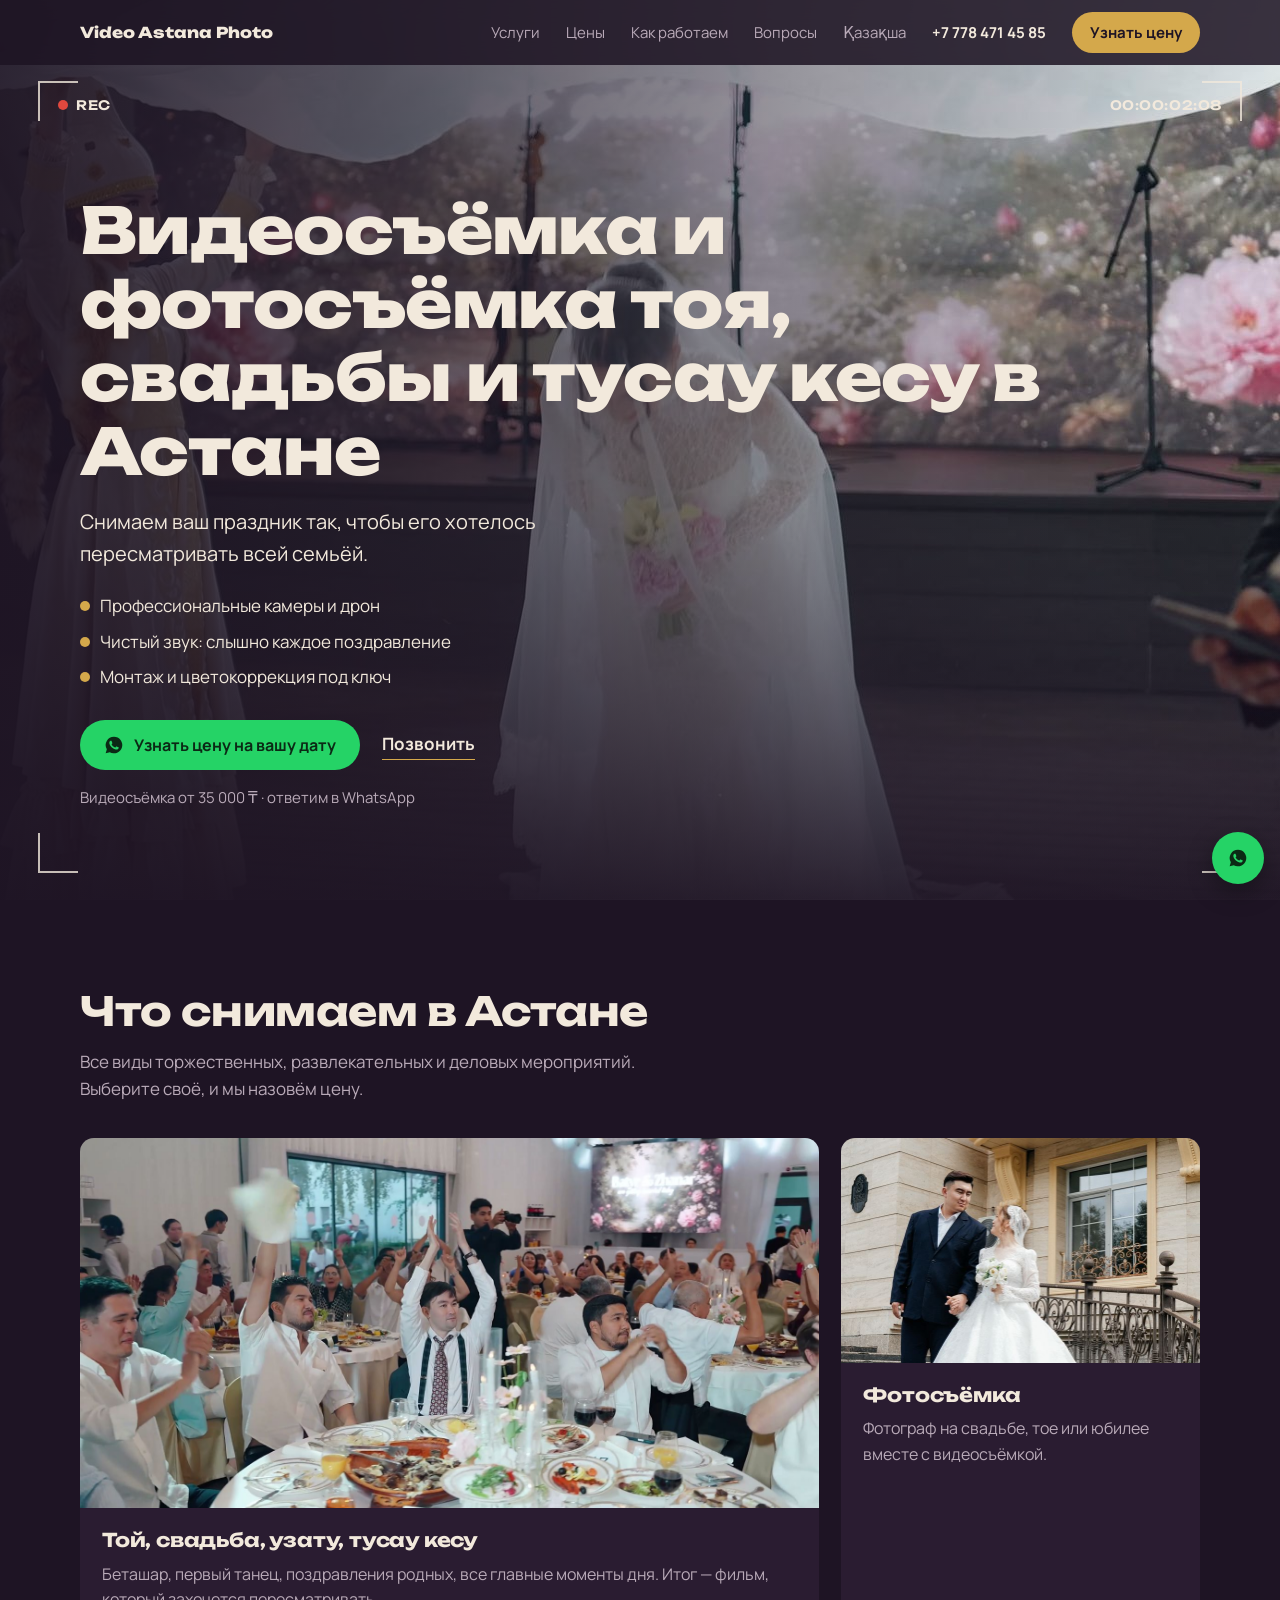
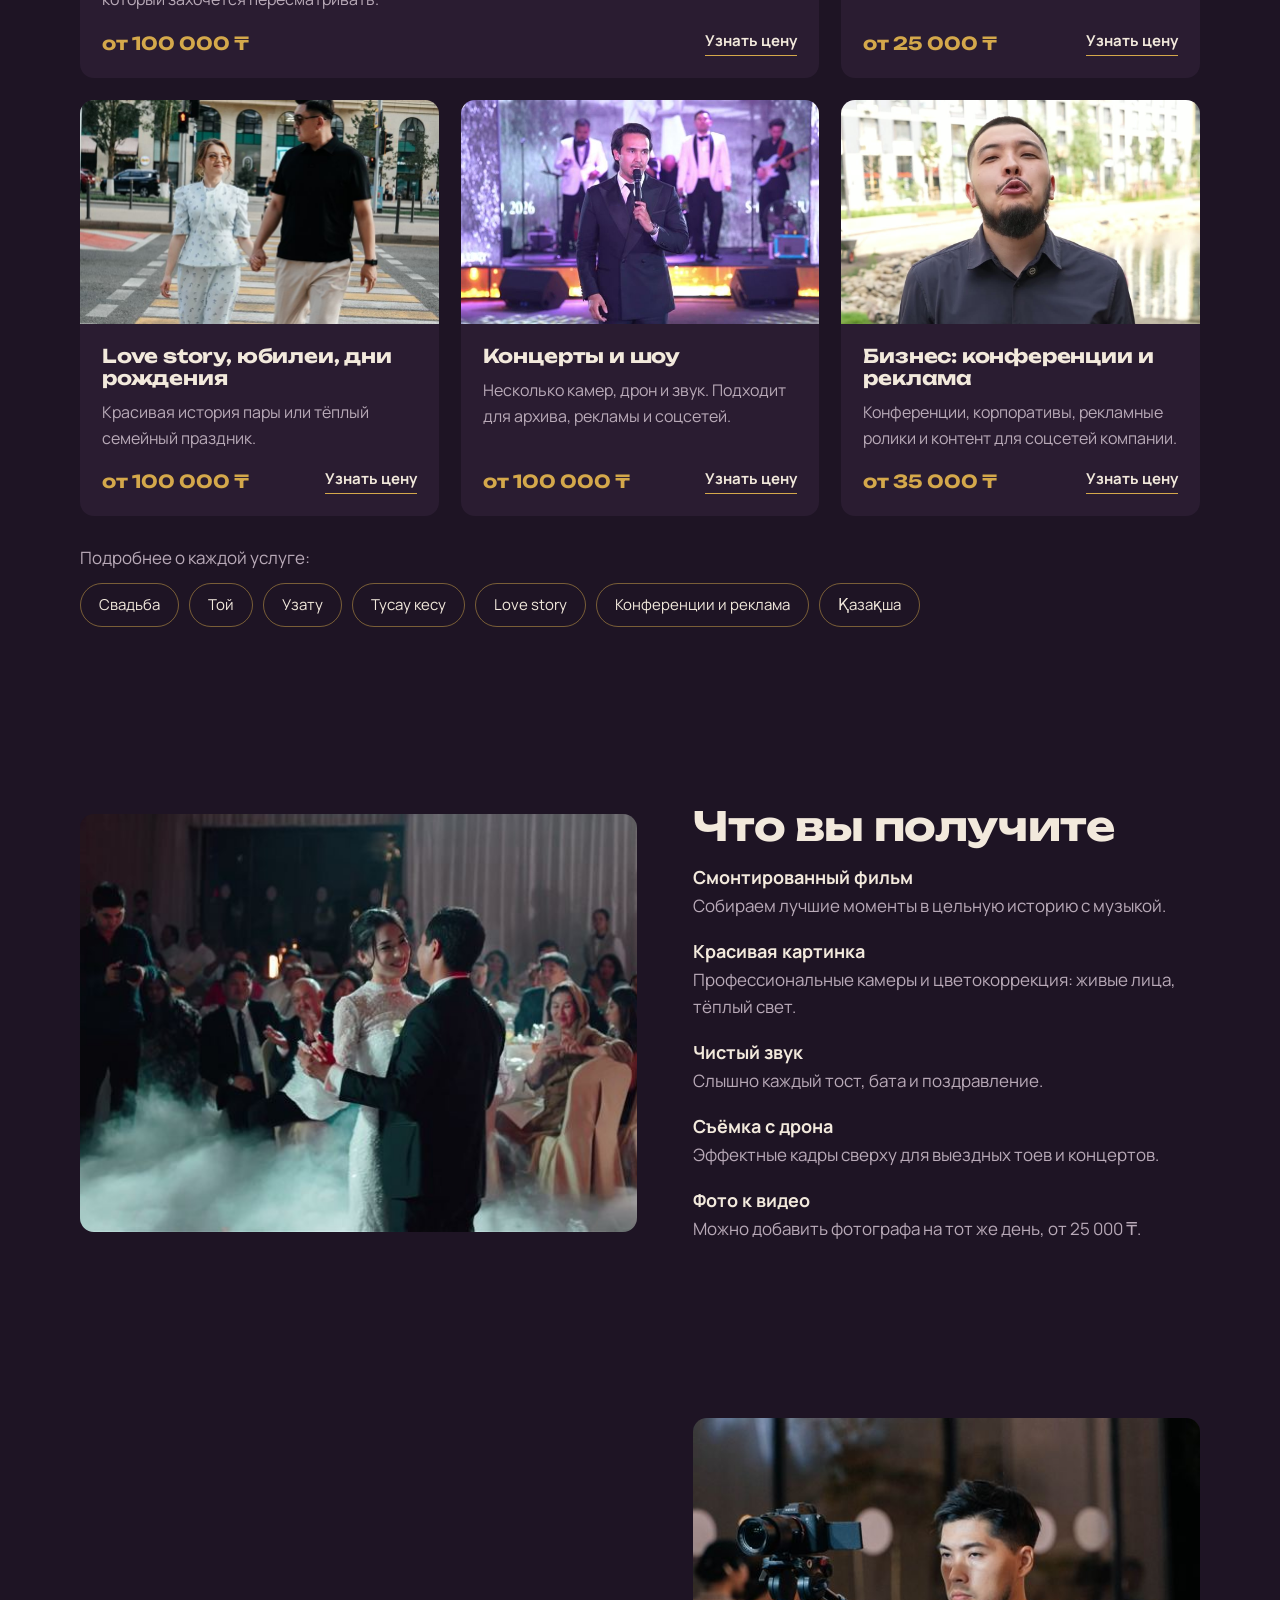
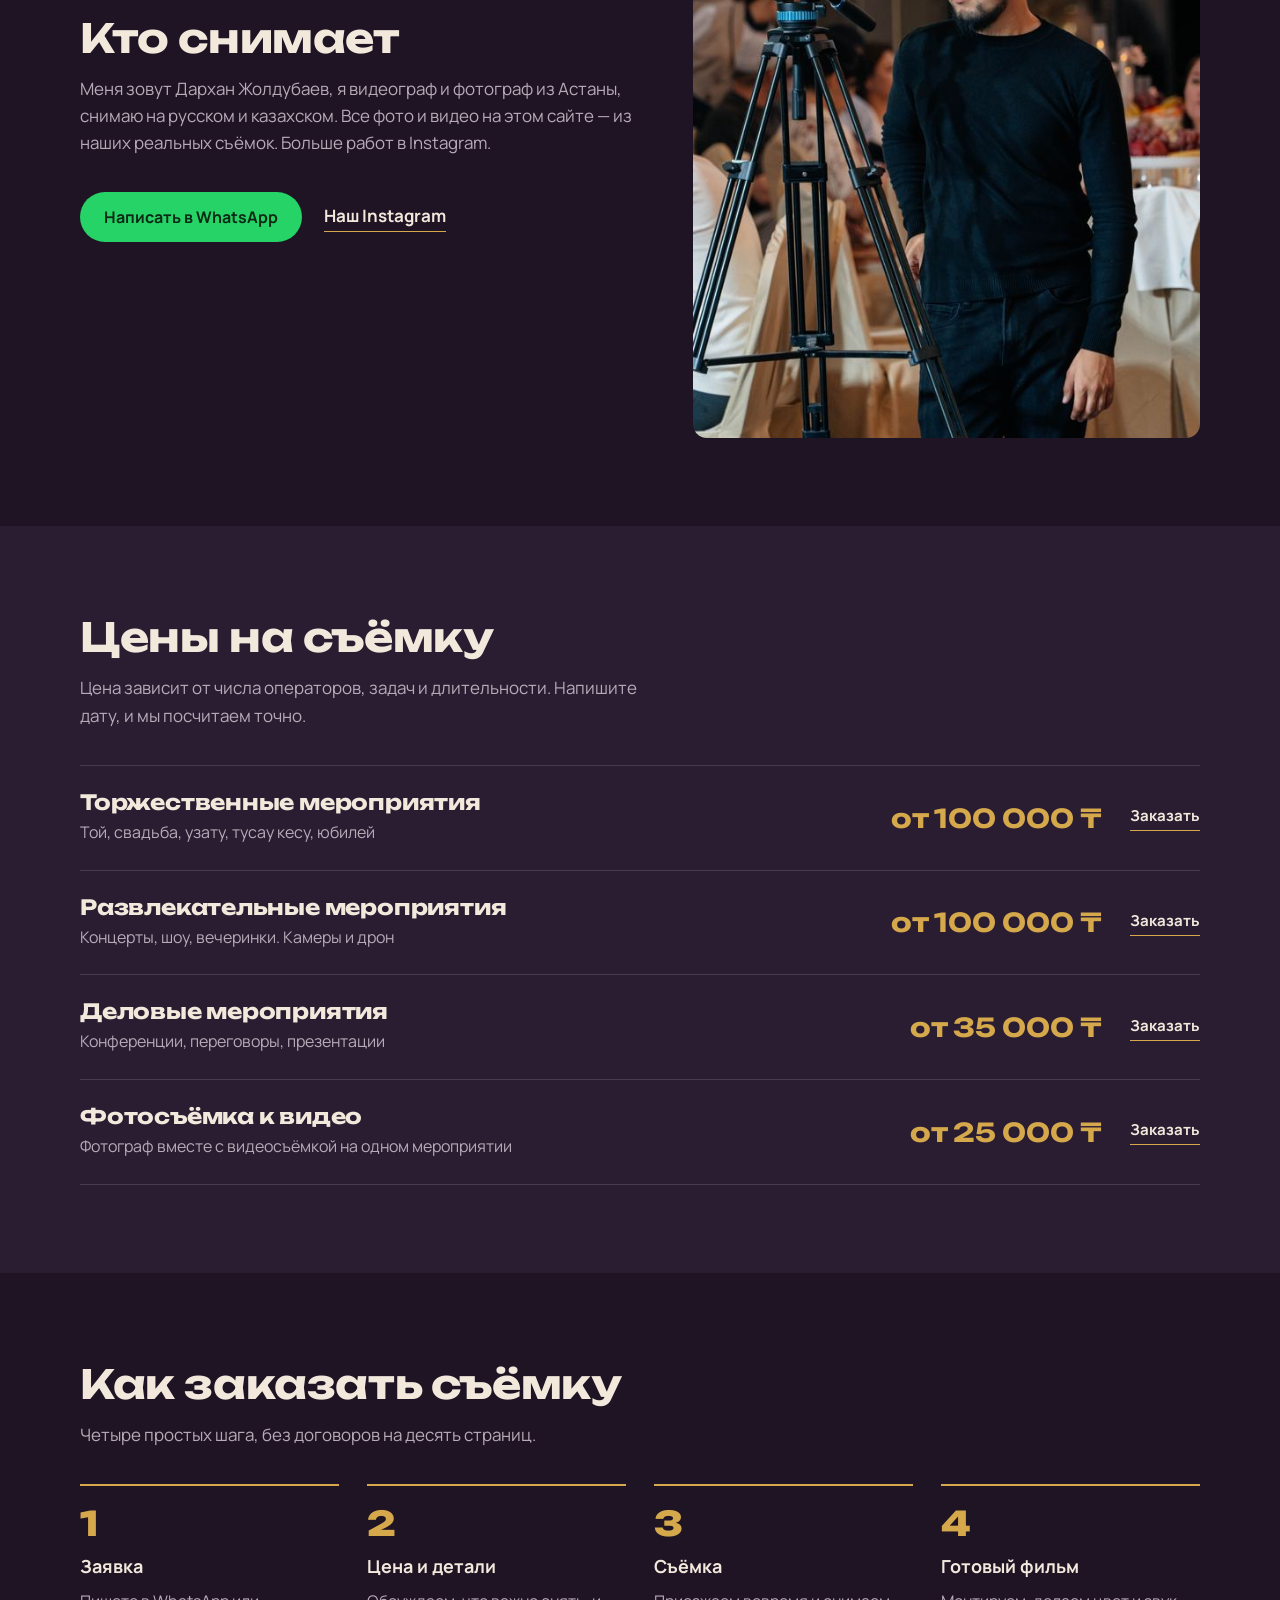
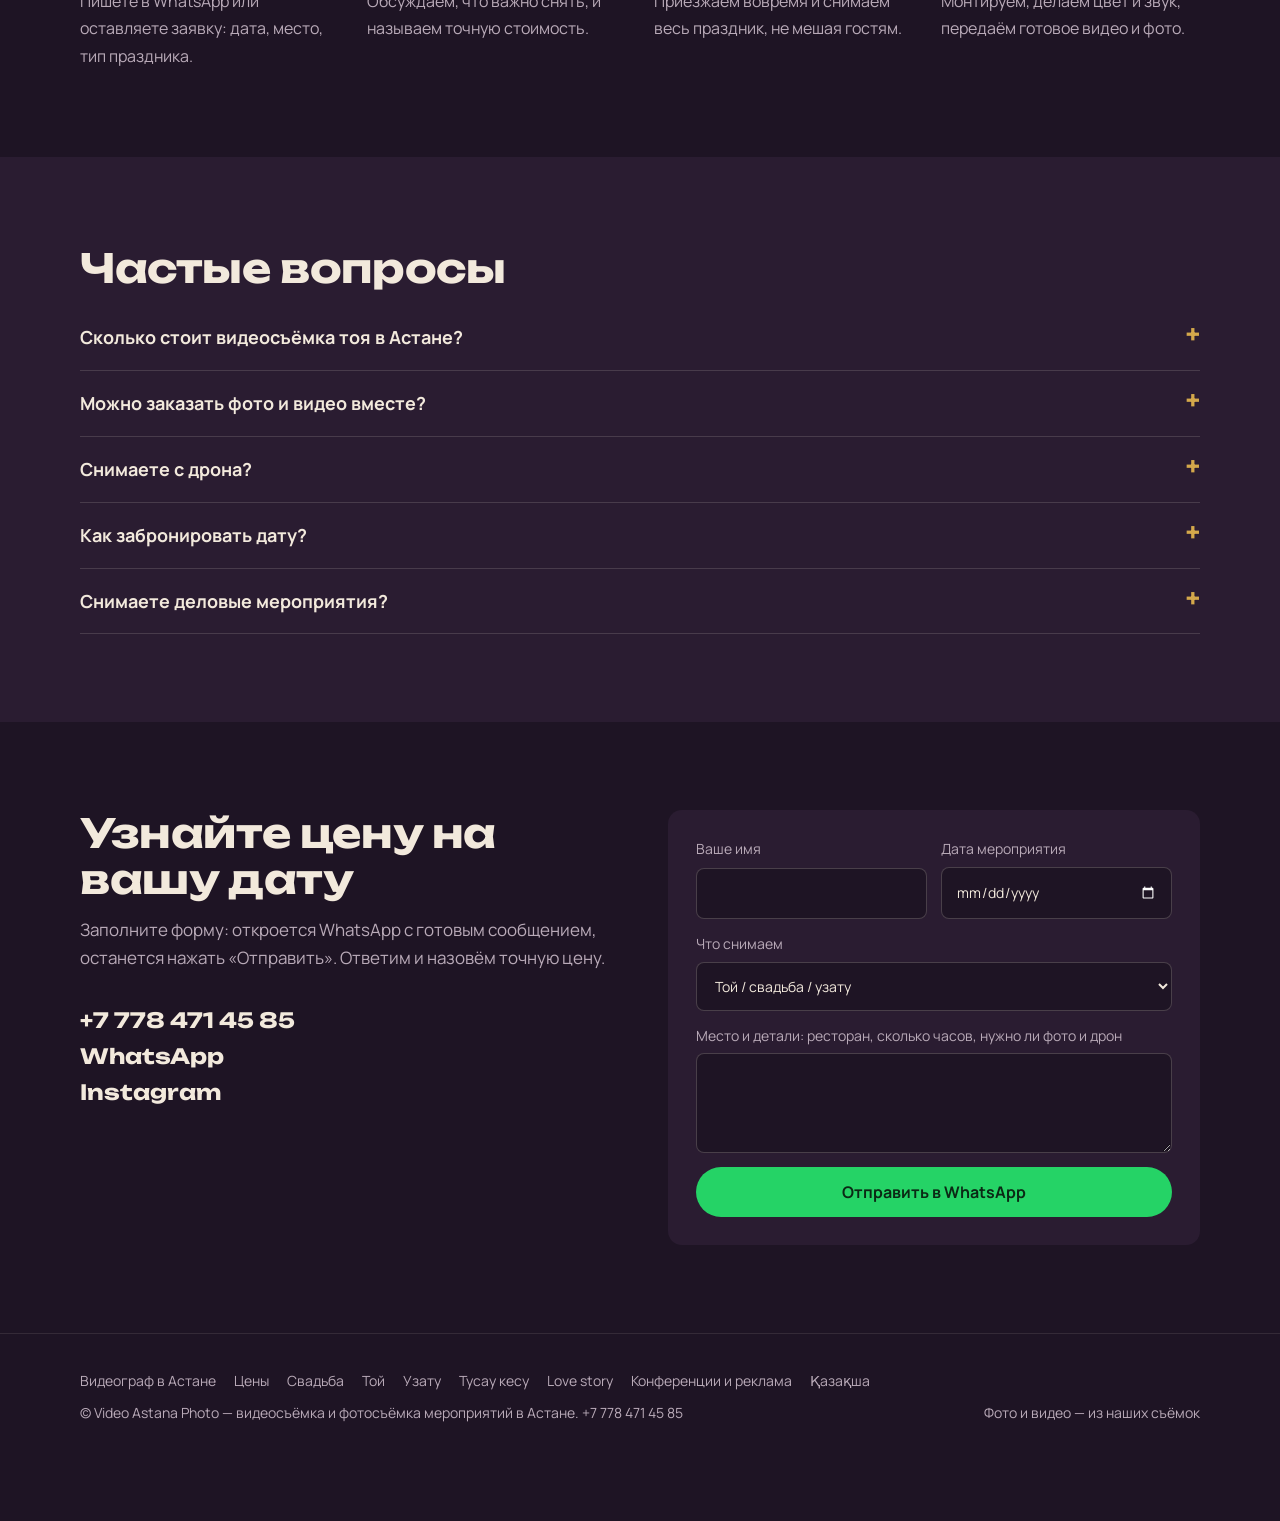
==== commit bd710d9b: "Bing Webmaster verification (meta + BingSiteAuth.xml) Co-Authored-By: Claude Fable 5.1 <noreply@anth" ====
--- a/index.html
+++ b/index.html
@@ -9,6 +9,7 @@
 <link rel="alternate" hreflang="ru" href="https://videoastanaphoto.kz/">
 <link rel="alternate" hreflang="kk" href="https://videoastanaphoto.kz/kz/">
 <meta name="robots" content="index,follow">
+<meta name="msvalidate.01" content="45CC646167C82BAF5160DE9C03972977" />
 <meta name="geo.region" content="KZ-AST">
 <meta name="geo.placename" content="Астана">
 <meta property="og:type" content="website">
